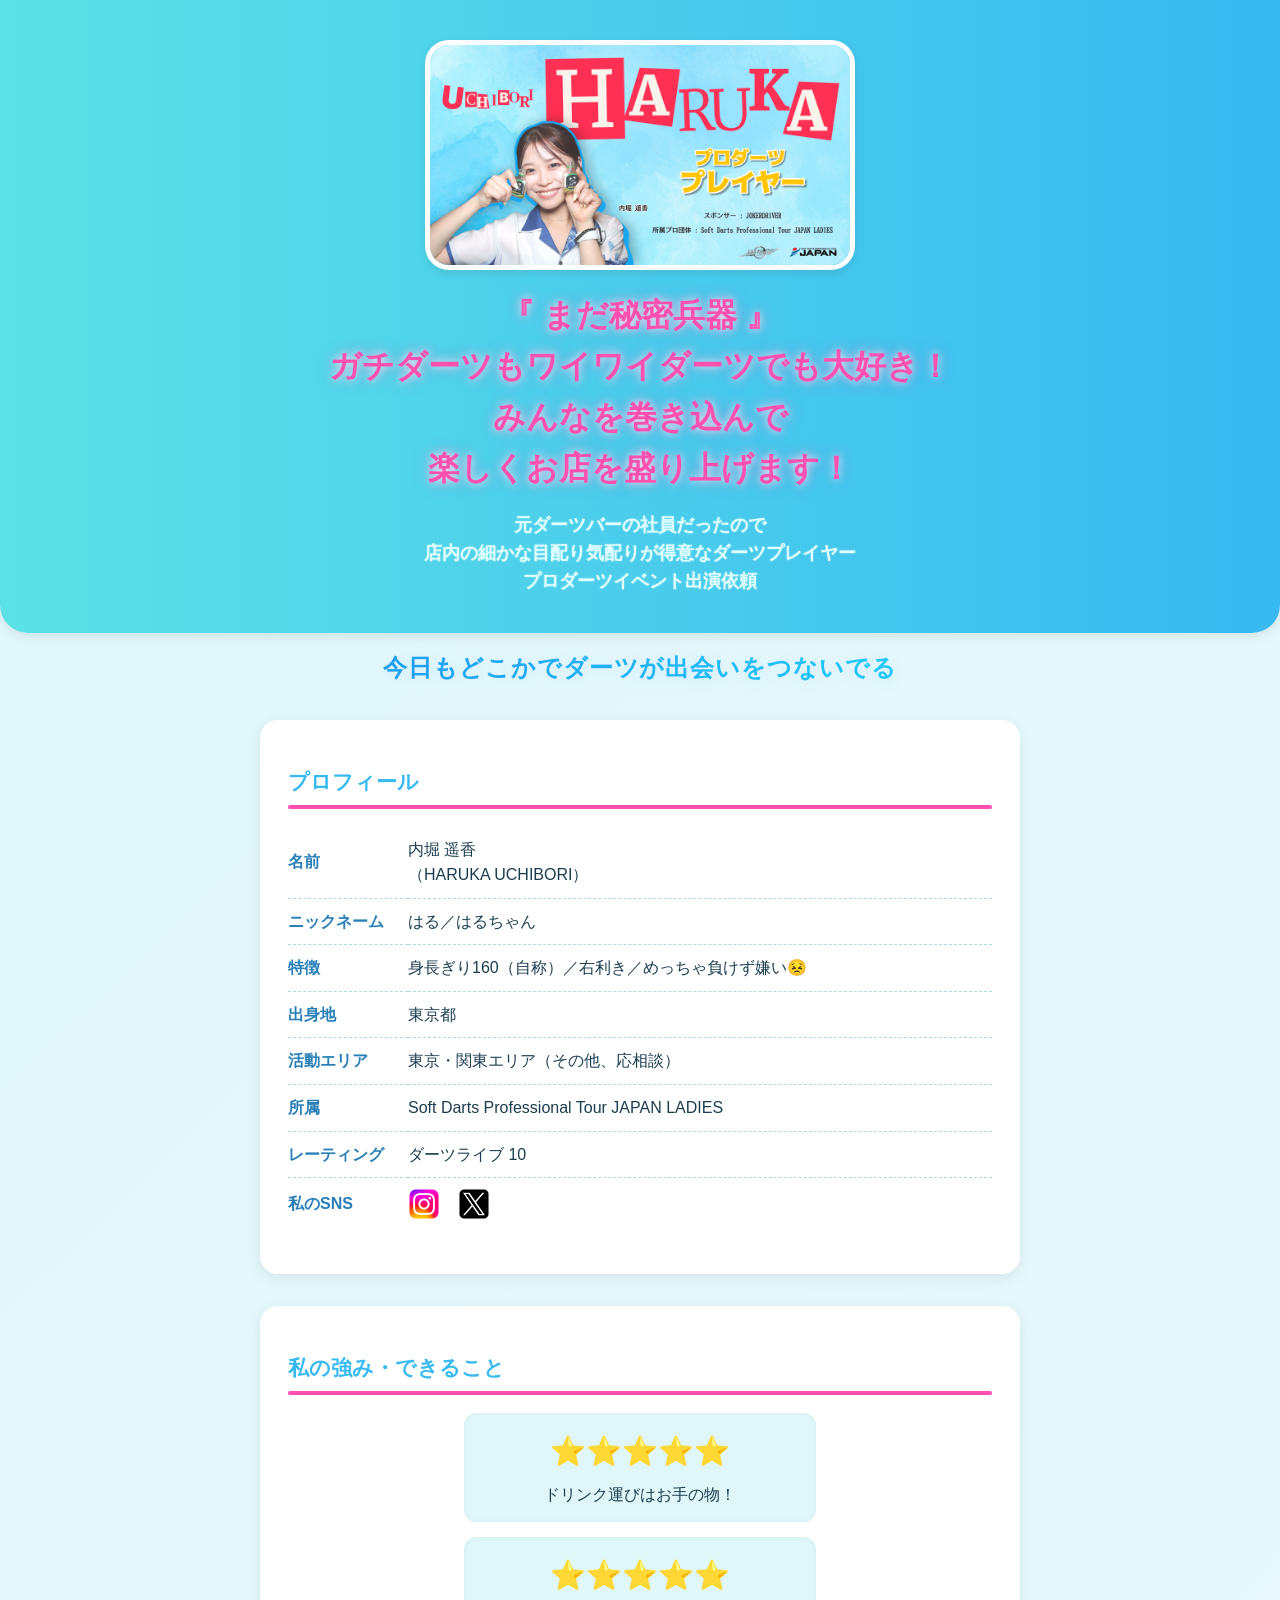
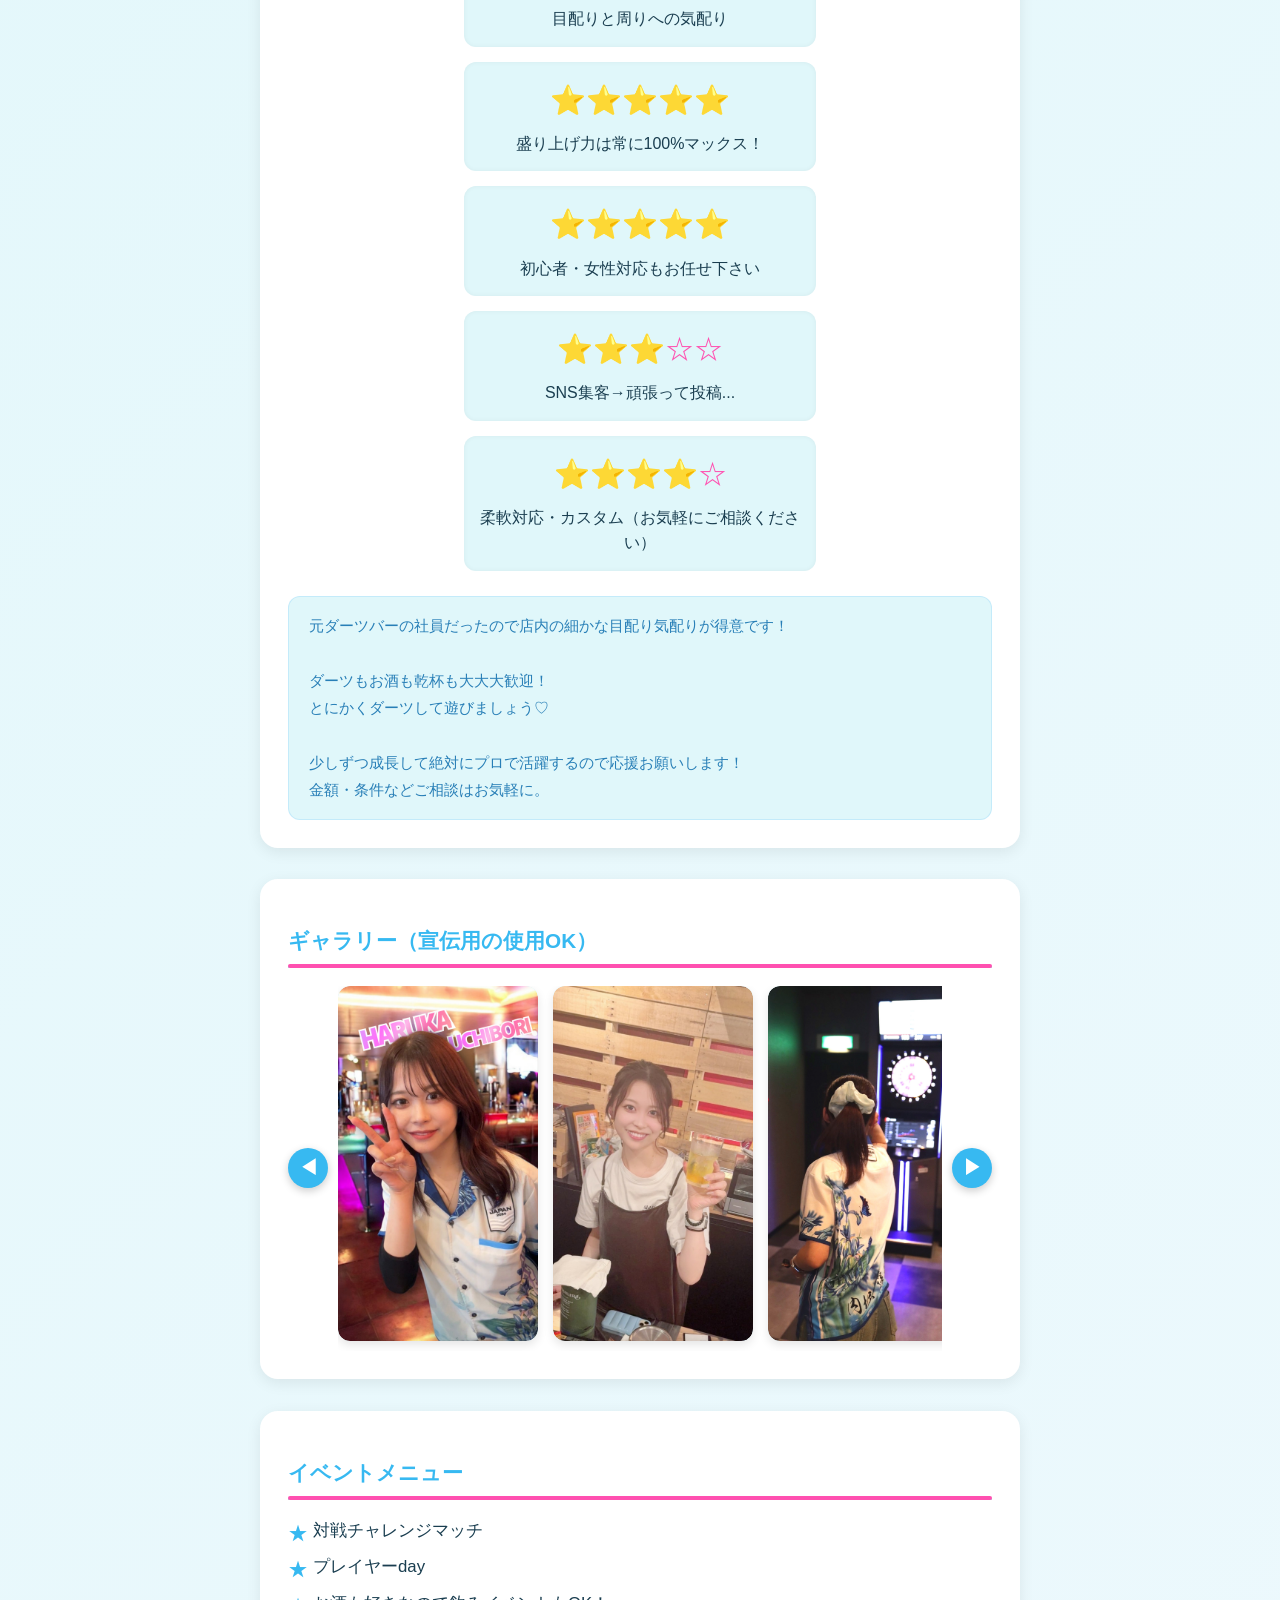
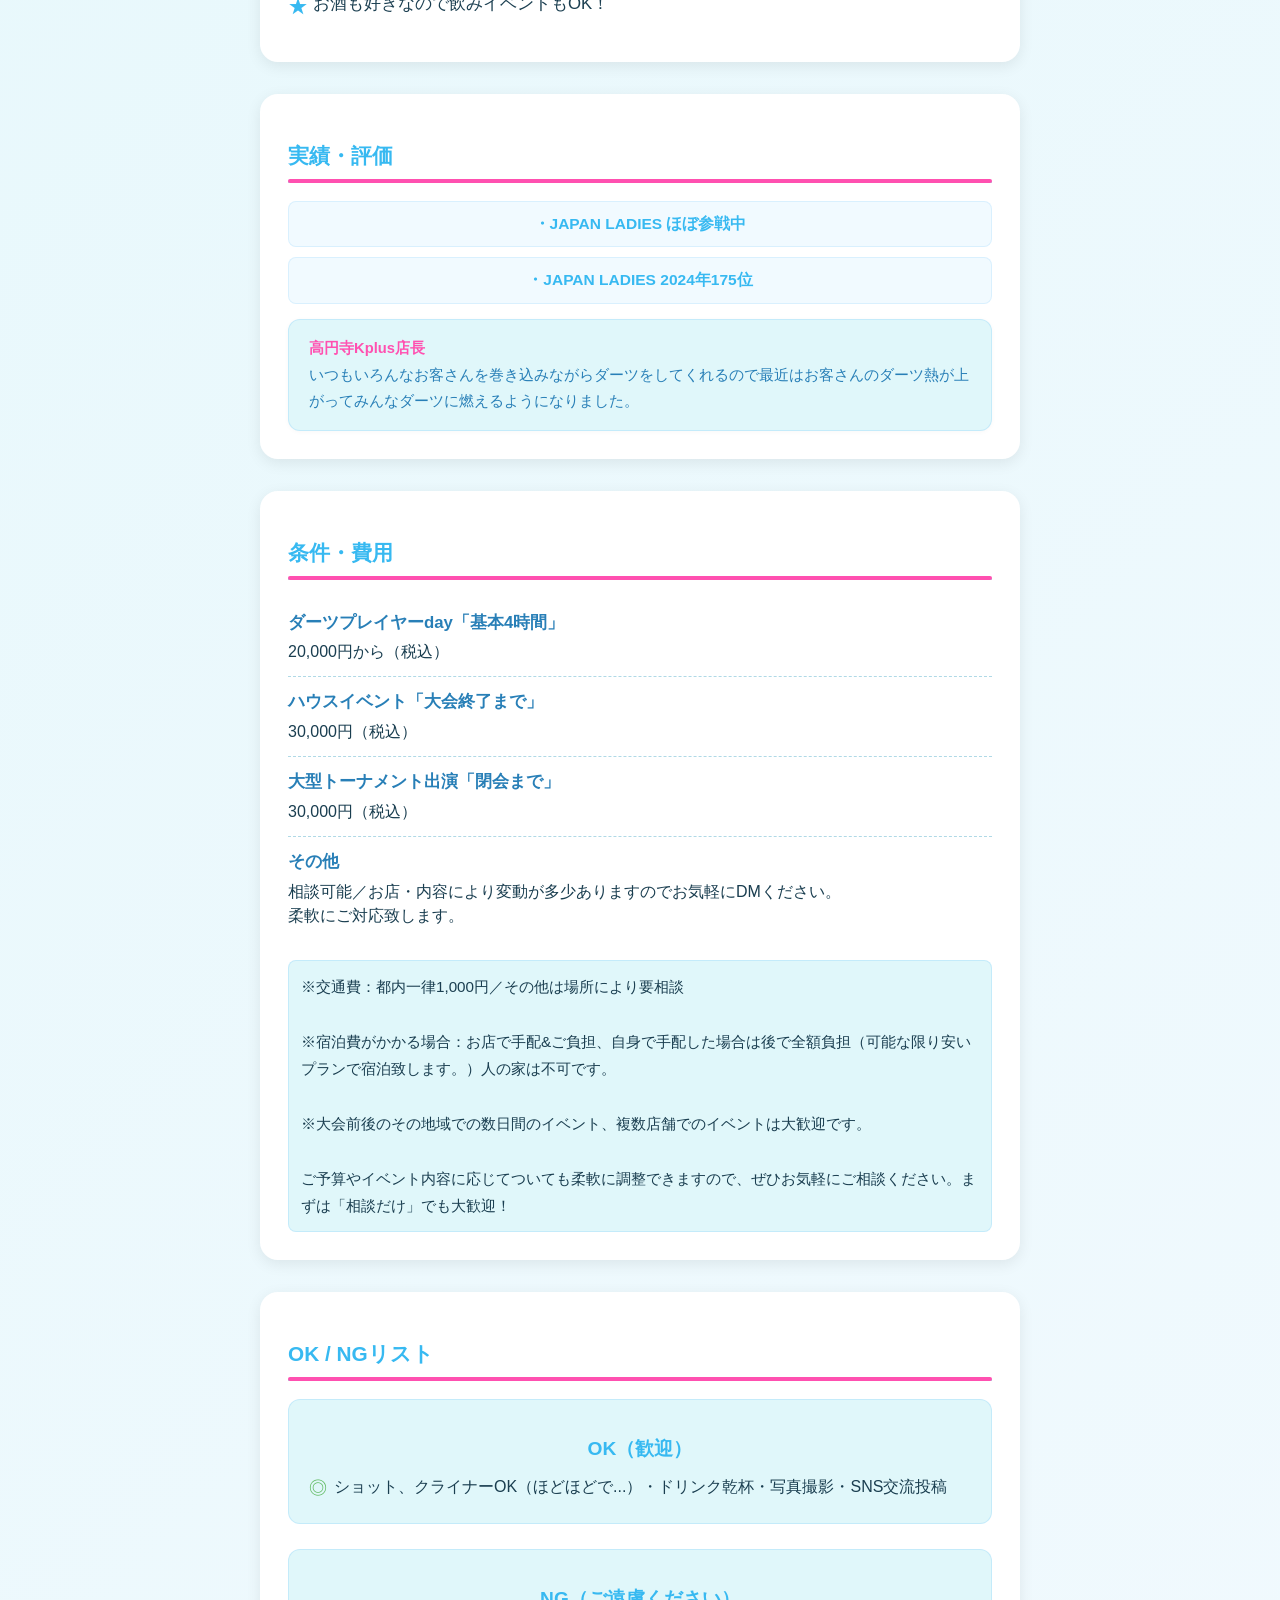
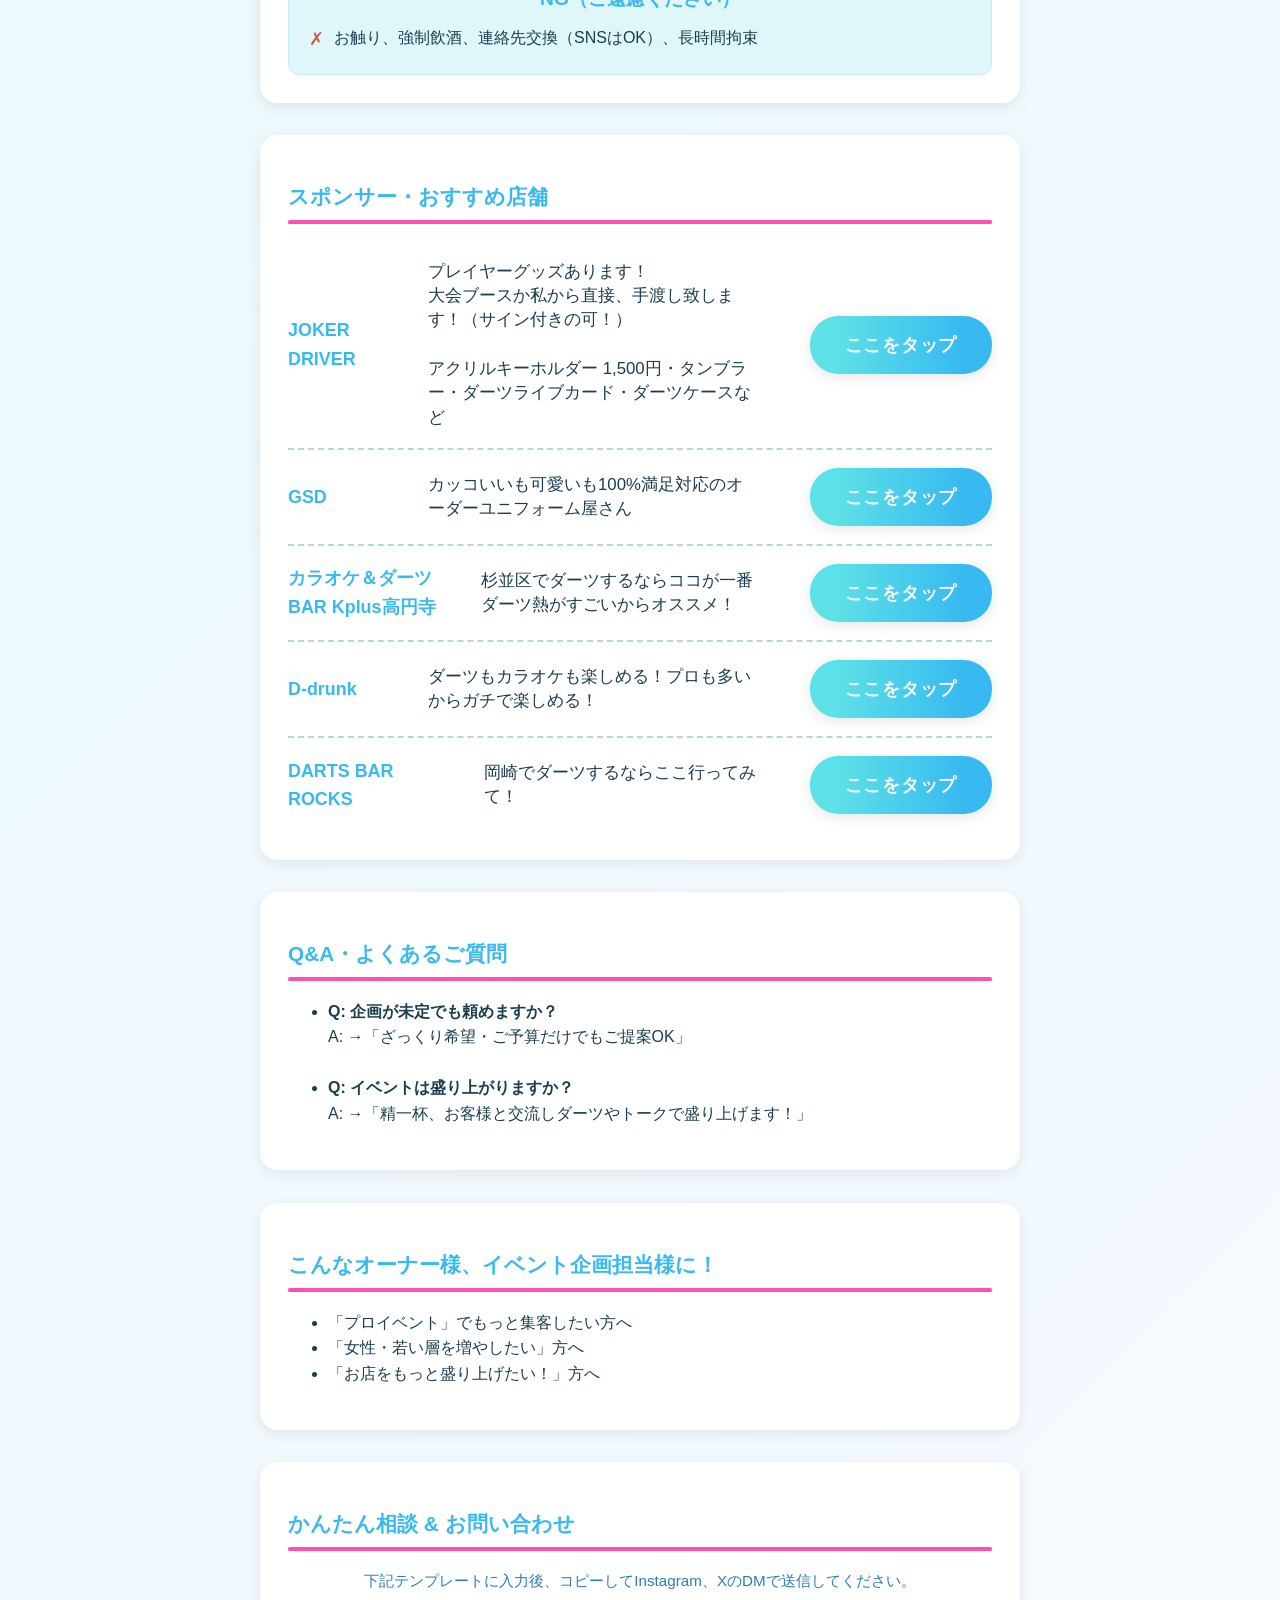
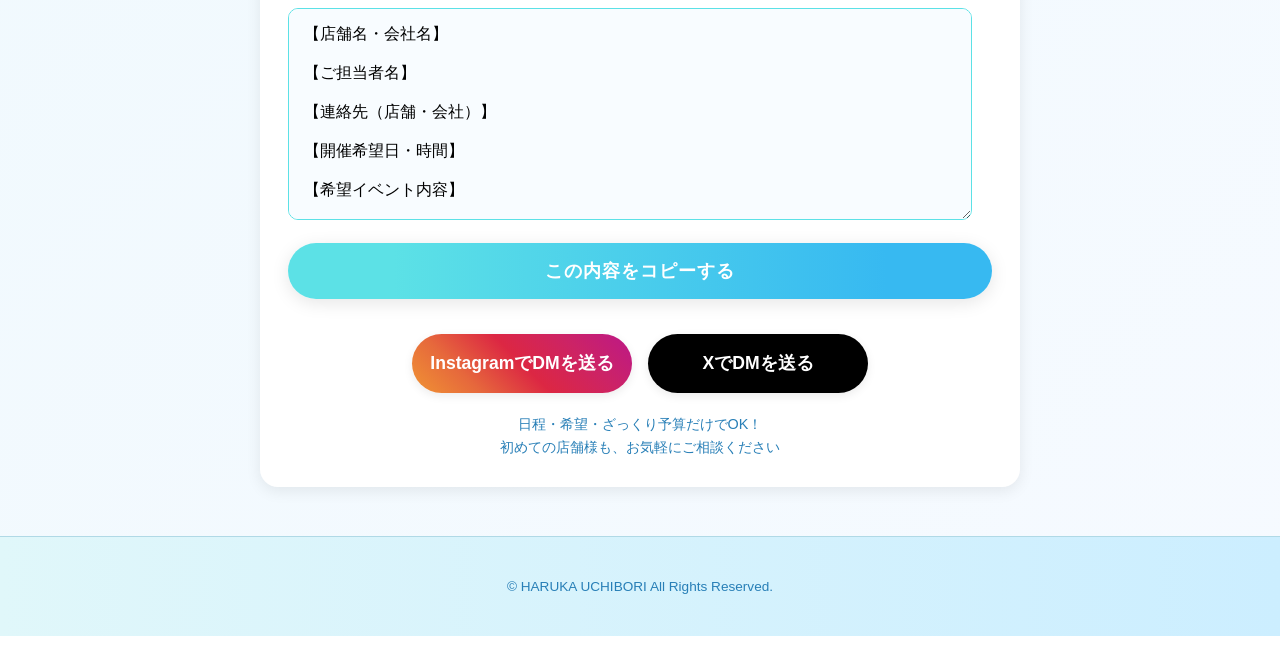
==== index.html @ 0da1a15c "Update index.html" ====
<!DOCTYPE html>
<html lang="ja">
<head>
  <meta charset="UTF-8">
  <meta name="viewport" content="width=device-width,initial-scale=1.0">
  <title>内堀遥香｜女子プロダーツイベント出演依頼はこちら</title>
  <link rel="stylesheet" href="style.css">
  <link rel="icon" type="image/jpeg" href="favicon.png">
  <!-- 必須メタタグ -->
  <meta name="description" content="プロダーツプレイヤー・内堀遥香（JAPAN LADIES所属）の公式イベント営業LP。店舗集客・SNS拡散・現場盛り上げすべてお任せください。">
  <!-- OGP / SNS共有用メタタグ -->
  <meta property="og:title" content="内堀遥香｜女子プロダーツイベント出演依頼はこちら">
  <meta property="og:description" content="JAPAN LADIES所属。盛り上げ・集客・初心者対応もOK。現場とネットで“距離感バグってる”盛り上げ力を実感ください。">
  <meta property="og:type" content="website">
  <meta property="og:url" content="https://prodarts.github.io/player_hal/">
<meta property="og:image" content="https://prodarts.github.io/player_hal/ogp.jpg">
<meta property="og:image:secure_url" content="https://prodarts.github.io/player_hal/ogp.jpg">
<meta property="og:image:type" content="image/jpeg">
<meta property="og:image:width" content="1200">
<meta property="og:image:height" content="630">
<meta property="og:site_name" content="内堀遥香 イベント営業LP">
  
  <!-- Twitterカード -->
  <meta name="twitter:card" content="summary_large_image">
  <meta name="twitter:title" content="内堀遥香｜女子プロダーツイベント出演依頼はこちら">
  <meta name="twitter:description" content="JAPAN LADIES所属プロ。SNS発信・集客・現場盛り上げをすべてサポート。">
  <meta name="twitter:image" content="https://prodarts.github.io/player_hal/ogp.jpg">
  <meta name="twitter:image:alt" content="女子プロダーツプレイヤー内堀遥香 イベントイメージ">

  <!-- Google tag (gtag.js) -->
<script async src="https://www.googletagmanager.com/gtag/js?id=G-J8Y2ZGTG00"></script>
<script>
  window.dataLayer = window.dataLayer || [];
  function gtag(){dataLayer.push(arguments);}
  gtag('js', new Date());

  gtag('config', 'G-J8Y2ZGTG00');
</script>

<script type="application/ld+json">
{
  "@context": "https://schema.org",
  "@graph": [
    {
      "@type": "WebPage",
      "name": "内堀遥香｜女子プロダーツイベント出演依頼はこちら",
      "url": "https://prodarts.github.io/player_hal/",
      "description": "プロダーツプレイヤー・内堀遥香（JAPAN LADIES所属）の公式イベント営業LP。店舗集客・SNS拡散・現場盛り上げすべてお任せください。",
      "image": {
        "@type": "ImageObject",
        "url": "https://prodarts.github.io/player_hal/ogp.jpg",
        "width": "1200",
        "height": "630"
      },
      "publisher": {
        "@type": "Organization",
        "name": "内堀遥香 イベント営業LP"
      },
      "breadcrumb": {
        "@type": "BreadcrumbList",
        "itemListElement": [
          {
            "@type": "ListItem",
            "position": 1,
            "name": "ホーム",
            "item": "https://prodarts.github.io/player_hal/"
          }
        ]
      },
      "mainEntityOfPage": {
        "@id": "#person"
      }
    },
    {
      "@type": "Person",
      "@id": "#person",
      "name": "内堀 遥香",
      "alternateName": ["HARUKA UCHIBORI", "はる", "はるちゃん"],
      "description": "プロダーツプレイヤーの内堀遥香。身長ぎり160cm、右利きで負けず嫌い。元ダーツバー社員として細かな目配り気配りが得意で、ガチダーツもワイワイダーツも大好き。お客様を巻き込み、楽しくお店を盛り上げることを得意とします。ダーツライブレーティング10。",
      "url": "https://prodarts.github.io/player_hal/",
      "image": "https://prodarts.github.io/player_hal/ogp.jpg",
      "sameAs": [
        "https://www.instagram.com/haru5372darts?igsh=MTEycWMxYmYyejU4bg%3D%3D&utm_source=qr",
        "https://x.com/haru5372darts"
      ],
      "nationality": {
        "@type": "Country",
        "name": "日本"
      },
      "height": {
        "@type": "QuantitativeValue",
        "value": "160",
        "unitCode": "CMT"
      },
      "knowsAbout": ["Darts", "Customer Service", "SNS Marketing", "Karaoke", "Drinking Events"],
      "memberOf": [
        {
          "@type": "Organization",
          "name": "Soft Darts Professional Tour JAPAN"
        },
        {
          "@type": "Organization",
          "name": "JAPAN LADIES"
        }
      ],
      "worksFor": [
        {
          "@type": "Organization",
          "name": "Soft Darts Professional Tour JAPAN"
        },
        {
          "@type": "Organization",
          "name": "JAPAN LADIES"
        }
      ],
      "address": {
        "@type": "PostalAddress",
        "addressLocality": "東京都",
        "addressCountry": "JP"
      },
      "areaServed": [
        {
          "@type": "State",
          "name": "東京都"
        },
        {
          "@type": "State",
          "name": "関東地方"
        },
        "その他（応相談）"
      ]
    },
    {
      "@type": "ProfessionalService",
      "@id": "#professionalService",
      "name": "プロダーツイベント出演サービス",
      "description": "プロダーツプレイヤー内堀遥香によるイベント出演依頼を受け付けています。店舗集客、SNS拡散、現場の盛り上げをトータルでお任せください。対戦チャレンジマッチ、プレイヤーday、飲みイベントなど、お客様のニーズに合わせた柔軟な対応が可能です。初心者や女性の参加も大歓迎。イベント後のSNS投稿やサイン・撮影会なども対応いたします。東京・関東エリアを中心に活動し、その他地域も応相談。金額や条件についてはお気軽にご相談ください。",
      "provider": {
        "@id": "#person"
      },
      "serviceType": [
        "対戦チャレンジマッチ",
        "プレイヤーday",
        "飲みイベント"
      ],
      "areaServed": [
        {
          "@type": "State",
          "name": "東京都"
        },
        {
          "@type": "State",
          "name": "関東地方"
        },
        "その他（応相談）"
      ],
      "offers": [
        {
          "@type": "Offer",
          "name": "ダーツプレイヤーday「基本4時間」",
          "description": "プロダーツプレイヤーによる基本4時間のイベント出演",
          "priceSpecification": {
            "@type": "PriceSpecification",
            "price": "20000",
            "priceCurrency": "JPY",
            "valueAddedTaxIncluded": true,
            "valueAddedTaxIncluded": true,
            "minPrice": "20000"
          }
        },
        {
          "@type": "Offer",
          "name": "ハウスイベント「大会終了まで」",
          "description": "プロダーツプレイヤーによるハウストーナメントへの参加と進行（終了まで）",
          "priceSpecification": {
            "@type": "PriceSpecification",
            "price": "30000",
            "priceCurrency": "JPY",
            "valueAddedTaxIncluded": true
          }
        },
        {
          "@type": "Offer",
          "name": "大型トーナメント出演「閉会まで」",
          "description": "プロダーツプレイヤーによる大型トーナメントへの出演と参加（閉会まで）",
          "priceSpecification": {
            "@type": "PriceSpecification",
            "price": "30000",
            "priceCurrency": "JPY",
            "valueAddedTaxIncluded": true
          }
        },
        {
          "@type": "Offer",
          "name": "その他イベント",
          "description": "内容により多少の変動がありますのでお気軽にご連絡ください。柔軟にご対応致します。",
          "priceSpecification": {
            "@type": "PriceSpecification",
            "priceCurrency": "JPY",
            "description": "応相談"
          }
        }
      ],
      "review": {
        "@type": "Review",
        "author": {
          "@type": "Person",
          "name": "高円寺Kplus店長"
        },
        "reviewBody": "いつもいろんなお客さんを巻き込みながらダーツをしてくれるので最近はお客さんのダーツ熱が上がってみんなダーツに燃えるようになりました。",
        "itemReviewed": {
          "@id": "#person"
        }
      }
    },
    {
      "@type": "FAQPage",
      "mainEntity": [
        {
          "@type": "Question",
          "name": "企画が未定でも頼めますか？",
          "acceptedAnswer": {
            "@type": "Answer",
            "text": "ざっくり希望・ご予算だけでもご提案OK"
          }
        },
        {
          "@type": "Question",
          "name": "イベントは盛り上がりますか？",
          "acceptedAnswer": {
            "@type": "Answer",
            "text": "精一杯、お客様と交流しダーツやトークで盛り上げます！"
          }
        }
      ]
    }
  ]
}
</script>
  
</head>
<body>
  <header>
    <!-- プロフィール画像を追加 -->
    <div class="profile-image-container">
        <img src="ogp.jpg" alt="女子プロダーツプレイヤー内堀遥香｜東京都でイベント出演依頼受付中" class="profile-img">
    </div>
    <div class="catch">『 まだ秘密兵器 』<br>ガチダーツもワイワイダーツでも大好き！<br>みんなを巻き込んで<br>楽しくお店を盛り上げます！</div>
    <div class="subcatch">元ダーツバーの社員だったので<br>店内の細かな目配り気配りが得意なダーツプレイヤー<br>プロダーツイベント出演依頼</div>
  </header>
  <main class="container">
    <h1 class="blue-h1">今日もどこかでダーツが出会いをつないでる</h1>
    <section class="profile-section section fade-in-item">
      <h2 class="section-title">プロフィール</h2>
      <table class="info-table">
        <tr><td>名前</td><td>内堀 遥香<br>（HARUKA UCHIBORI）</td></tr>
        <tr><td>ニックネーム</td><td>はる／はるちゃん</td></tr>
        <tr><td>特徴</td><td>身長ぎり160（自称）／右利き／めっちゃ負けず嫌い😣</td></tr>
        <tr><td>出身地</td><td>東京都</td></tr>
        <tr><td>活動エリア</td><td>東京・関東エリア（その他、応相談）</td></tr>
        <tr><td>所属</td><td>Soft Darts Professional Tour JAPAN LADIES</td></tr>
        <tr><td>レーティング</td><td>ダーツライブ 10</td></tr>
  <tr class="sns-row">
  <td>私のSNS</td>
  <td>
    <a href="https://www.instagram.com/haru5372darts?igsh=MTEycWMxYmYyejU4bg%3D%3D&utm_source=qr" target="_blank" rel="noopener">
      <img src="Instagram_icon.png" alt="Instagram" style="width:32px;height:32px;vertical-align:middle;margin-right:8px;">
    </a>
    <a href="https://x.com/haru5372darts" target="_blank" rel="noopener">
      <img src="X_icon.png" alt="X（旧Twitter）" style="width:32px;height:32px;vertical-align:middle;">
    </a>
  </td>
</tr>
      </table>
    </section>

    <section class="strengths-section section fade-in-item">
      <h2 class="section-title">私の強み・できること</h2>
      <ul class="strengths-list">
        <li class="strength-item">
          <span class="hearts">⭐️⭐️⭐️⭐️⭐️</span>
          <span class="strength-text">ドリンク運びはお手の物！</span>
        </li>
         <li class="strength-item">
          <span class="hearts">⭐️⭐️⭐️⭐️⭐️</span>
          <span class="strength-text">目配りと周りへの気配り</span>
        </li>
        <li class="strength-item">
          <span class="hearts">⭐️⭐️⭐️⭐️⭐️</span>
          <span class="strength-text">盛り上げ力は常に100%マックス！</span>
        </li>
        <li class="strength-item">
          <span class="hearts">⭐️⭐️⭐️⭐️⭐️</span>
          <span class="strength-text">初心者・女性対応もお任せ下さい</span>
        </li>
        <li class="strength-item">
          <span class="hearts">⭐️⭐️⭐️☆☆</span>
          <span class="strength-text">SNS集客→頑張って投稿...</span>
        </li>
        <li class="strength-item">
          <span class="hearts">⭐️⭐️⭐️⭐️☆</span>
          <span class="strength-text">柔軟対応・カスタム（お気軽にご相談ください）</span>
        </li>
      </ul>
      <div class="strength-description">
        元ダーツバーの社員だったので店内の細かな目配り気配りが得意です！<br><br>
        ダーツもお酒も乾杯も大大大歓迎！<br>とにかくダーツして遊びましょう♡<br><br>
        少しずつ成長して絶対にプロで活躍するので応援お願いします！<br>金額・条件などご相談はお気軽に。
      </div>
    </section>

    <section class="gallery-section section fade-in-item">
      <h2 class="section-title">ギャラリー（宣伝用の使用OK）</h2>
      <div class="gallery-wrapper">
        <button id="gallery-left" class="gallery-arrow">◀</button>
        <div id="gallery-track" class="gallery-track">
          <div class="gallery-item">
            <img src="img_1.jpg" alt="内堀遥香｜東京都の女子プロダーツイベント出演・依頼はお気軽に" title="イベントの様子1">
          </div>
          <div class="gallery-item">
            <img src="img_2.jpg" alt="女子プロダーツ内堀遥香｜東京都の店舗イベント出演・接客の様子" title="イベントの様子2">
          </div>
          <div class="gallery-item">
            <img src="img_3.jpg" alt="内堀遥香プロ｜東京都女子プロダーツイベントでのダーツプレイ風景" title="イベントの様子3">
          </div>
          <div class="gallery-item">
            <img src="img_4.jpg" alt="女子プロダーツプレイヤー内堀遥香｜イベント出演先店舗にて" title="イベントの様子4">
          </div>
          <div class="gallery-item">
            <img src="img_5.jpg" alt="東京都女子プロダーツイベント出演依頼｜内堀遥香の活動シーン" title="イベントの様子5">
          </div>
        </div>
        <button id="gallery-right" class="gallery-arrow">▶</button>
      </div>
    </section>

    <section class="menu-section section fade-in-item">
      <h2 class="section-title">イベントメニュー</h2>
      <ul class="service-list">
        <li>対戦チャレンジマッチ</li>
        <li>プレイヤーday</li>
        <li>お酒も好きなので飲みイベントもOK！</li>
      </ul>
    </section>

    <section class="achievements-section section fade-in-item">
      <h2 class="section-title">実績・評価</h2>
      <div class="achievement-text">
        <div class="stats-summary">
          ・JAPAN LADIES ほぼ参戦中<br>
        </div>
        <div class="stats-summary">
          ・JAPAN LADIES 2024年175位<br>
        </div>
      </div>
      <div class="achievement-text">
        <div class="store-testimonial">
          <b>高円寺Kplus店長</b><br>
          いつもいろんなお客さんを巻き込みながらダーツをしてくれるので最近はお客さんのダーツ熱が上がってみんなダーツに燃えるようになりました。<br>
        </div>
      </div>
    </section>

    <section class="price-section section fade-in-item">
      <h2 class="section-title">条件・費用</h2>
      <div class="price-items">
        <div class="price-item">
          <div class="item-label">ダーツプレイヤーday「基本4時間」</div>
          <div class="item-detail">20,000円から（税込）</div>
        </div>
        <div class="price-item">
          <div class="item-label">ハウスイベント「大会終了まで」</div>
          <div class="item-detail">30,000円（税込）</div>
        </div>
          <div class="price-item">
          <div class="item-label">大型トーナメント出演「閉会まで」</div>
          <div class="item-detail">30,000円（税込）</div>
        </div>
        <div class="price-item">
          <div class="item-label">その他</div>
          <div class="item-detail">相談可能／お店・内容により変動が多少ありますのでお気軽にDMください。<br>柔軟にご対応致します。</div>
        </div>
      </div>
      <div class="price-note">
        ※交通費：都内一律1,000円／その他は場所により要相談<br><br>
        ※宿泊費がかかる場合：お店で手配&ご負担、自身で手配した場合は後で全額負担（可能な限り安いプランで宿泊致します。）人の家は不可です。<br><br>
        ※大会前後のその地域での数日間のイベント、複数店舗でのイベントは大歓迎です。<br><br>
        ご予算やイベント内容に応じてついても柔軟に調整できますので、ぜひお気軽にご相談ください。まずは「相談だけ」でも大歓迎！
      </div>
    </section>

    <section class="okng-section section fade-in-item">
      <h2 class="section-title">OK / NGリスト</h2>
      <div class="okng-content">
        <div class="ok-list">
          <h3>OK（歓迎）</h3>
          <ul>
            <li>ショット、クライナーOK（ほどほどで...）・ドリンク乾杯・写真撮影・SNS交流投稿</li>
          </ul>
        </div>
        <div class="ng-list">
          <h3>NG（ご遠慮ください）</h3>
          <ul>
            <li>お触り、強制飲酒、連絡先交換（SNSはOK）、長時間拘束</li>
          </ul>
        </div>
      </div>
    </section>

    <section class="sponsor-section section fade-in-item">
      <h2 class="section-title">スポンサー・おすすめ店舗</h2>
      <ul class="sponsor-list">
        <li class="sponsor-item">
          <span class="sponsor-name">JOKER DRIVER</span>
          <span class="sponsor-desc">プレイヤーグッズあります！<br>大会ブースか私から直接、手渡し致します！（サイン付きの可！）<br><br>アクリルキーホルダー 1,500円・タンブラー・ダーツライブカード・ダーツケースなど</span>
          <a href="https://jokerdriver.com/" class="sponsor-btn" target="_blank" rel="noopener">ここをタップ</a>
        </li>
          <li class="sponsor-item">
          <span class="sponsor-name">GSD</span>
          <span class="sponsor-desc">カッコいいも可愛いも100%満足対応のオーダーユニフォーム屋さん</span> 
          <a href="http://www.gsd-darts.com/" class="sponsor-btn" target="_blank" rel="noopener">ここをタップ</a>
        </li>
         <li class="sponsor-item">
          <span class="sponsor-name">カラオケ＆ダーツBAR Kplus高円寺</span>
          <span class="sponsor-desc">杉並区でダーツするならココが一番ダーツ熱がすごいからオススメ！</span> 
          <a href="https://mintwood.github.io/kplus-koenji/index.html" class="sponsor-btn" target="_blank" rel="noopener">ここをタップ</a>
        </li>
         <li class="sponsor-item">
          <span class="sponsor-name">D-drunk</span>
          <span class="sponsor-desc">ダーツもカラオケも楽しめる！プロも多いからガチで楽しめる！</span> 
          <a href="https://search.dartslive.com/jp/shop/86ee45be90b0a3f40d9b047a20a7ba1e" class="sponsor-btn" target="_blank" rel="noopener">ここをタップ</a>
        </li>
         <li class="sponsor-item">
          <span class="sponsor-name">DARTS BAR ROCKS</span>
          <span class="sponsor-desc">岡崎でダーツするならここ行ってみて！</span> 
          <a href="https://search.dartslive.com/jp/shop/0c3d6010f50cee17a3f63593b5358cc4/basic-information" class="sponsor-btn" target="_blank" rel="noopener">ここをタップ</a>
        </li>
      </ul>
    </section>
    <section class="faq-section section fade-in-item">
      <h2 class="section-title">Q&A・よくあるご質問</h2>
      <ul class="faq-list">
        <li><b>Q: 企画が未定でも頼めますか？</b><br>
          A: →「ざっくり希望・ご予算だけでもご提案OK」</li><br>
        <li><b>Q: イベントは盛り上がりますか？</b><br>
          A: →「精一杯、お客様と交流しダーツやトークで盛り上げます！」</li>
      </ul>
    </section>
    <section class="recommend-section section fade-in-item">
      <h2 class="section-title">こんなオーナー様、イベント企画担当様に！</h2>
      <ul class="recommend-list">
        <li>「プロイベント」でもっと集客したい方へ</li>
        <li>「女性・若い層を増やしたい」方へ</li>
        <li>「お店をもっと盛り上げたい！」方へ</li>
      </ul>
    </section>
    <section class="contact-section section fade-in-item">
      <h2 class="section-title">かんたん相談 & お問い合わせ</h2>
      <div class="contact-description">
        下記テンプレートに入力後、コピーしてInstagram、XのDMで送信してください。
      </div>
      <textarea id="contact-template" rows="10" class="input">
【店舗名・会社名】

【ご担当者名】

【連絡先（店舗・会社）】

【開催希望日・時間】

【希望イベント内容】

【ご予算・ご要望】

【その他のご質問、ご要望】

</textarea>
      <button class="cta-btn" onclick="copyContactTemplate()">この内容をコピーする</button>
      <div id="copy-alert" class="copy-alert" style="display:none;">コピーしました！DMで貼り付けて送信してください！</div>
      <div class="sns-contact-buttons">
        <a href="https://www.instagram.com/haru5372darts?igsh=MTEycWMxYmYyejU4bg%3D%3D&utm_source=qr" target="_blank" rel="noopener" class="sns-btn">InstagramでDMを送る</a>
        <a href="https://x.com/haru5372darts" target="_blank" rel="noopener" class="sns-btn">XでDMを送る</a>
      </div>
      <div class="contact-note">
        日程・希望・ざっくり予算だけでOK！<br>初めての店舗様も、お気軽にご相談ください
      </div>
    </section>

  </main>
  <footer>
    <p>© HARUKA UCHIBORI All Rights Reserved.</p>
  </footer>
  <script src="script.js"></script>
</body>
</html>
---- style.css ----
:root {
  /* 新しいカラーパレット（鮮やかな青と水色） */
  --main-blue-light: #5CE1E6; /* ヘッダーグラデーション開始、鮮やかな水色 */
  --main-blue-dark: #37B9F1; /* ヘッダーグラデーション終了、鮮やかな青 */
  --soft-blue-bg: #E0F7FA; /* 背景、セクション背景など、少し淡い水色 */
  --border-blue: #B0D9E6; /* ボーダー、線など、淡い青 */
  --pink-accent: #FF50B0; /* アクセントのピンク色 (彩度高め) */
  --deep-text-blue: #1A3E50; /* 一般的なテキスト、濃いめの落ち着いた青 */
  --highlight-text-blue: #287FB7; /* 強調テキスト、少し明るい青 */

  /* ヘッダーのグラデーションを鮮やかな水色と青ベースに変更 */
  --header-gradient: linear-gradient(90deg, var(--main-blue-light) 0%, var(--main-blue-dark) 100%);
}

body {
  font-family: 'Noto Sans JP', sans-serif;
  margin: 0;
  /* 背景色をより薄いグラデーションに変更 */
  background: linear-gradient(135deg, var(--soft-blue-bg), #F6FAFF);
  color: var(--deep-text-blue); /* 一般的なテキスト色 */
  line-height: 1.6;
}

/* ヘッダー */
header {
  background: var(--header-gradient); /* 水色と青のグラデーション */
  padding: 40px 0 18px 0;
  text-align: center;
  border-radius: 0 0 28px 28px;
  box-shadow: 0 4px 12px rgba(0,0,0,0.08);
}

/* プロフィール画像 */
.profile-image-container {
  margin-bottom: 20px;
}

.profile-img {
  width: 100%;                  /* 親要素の幅いっぱいで表示 */
  max-width: 420px;             /* 最大幅を420pxに制限 */
  aspect-ratio: 1.91 / 1;       /* 縦横比を維持 */
  border-radius: 24px;          /* 角丸を適用 */
  object-fit: cover;            /* 画像をトリミングしてフィット */
  border: 5px solid #fff;       /* 白い太めの縁取り */
  margin-bottom: 8px;           /* 下側に余白 */
  background: var(--soft-blue-bg); /* 画像読み込み前・欠損時に表示される背景色 */
  box-shadow: 0 4px 8px rgba(0,0,0,0.08); /* ソフトな影 */
  display: block;               /* ブロック要素化 */
  margin-left: auto;            /* 左右マージンautoで中央寄せ */
  margin-right: auto;
  transition: transform 0.3s ease;
}

.profile-img:hover {
  transform: scale(1.03); /* ホバーで少し拡大 */
}

/* キャッチコピー */
.catch {
  font-size: 2rem;
  font-weight: 700;
  margin-bottom: 0.5em;
  color: var(--pink-accent); /* 鮮やかなピンク色 */
  /* 元画像のようなネオン効果を強調 */
  text-shadow: 0 0 8px rgba(255,255,255,0.9), 0 0 15px rgba(255,80,176,0.6);
}

.subcatch {
  font-size: 1.1rem;
  color: #E0FFFF; /* ヘッダー背景に映える淡い水色 */
  margin-bottom: 20px;
}

/* 全体コンテナとセクション */
.container {
  max-width: 760px;
  margin: 0 auto;
  padding: 0 16px;
}

.section {
  background: #ffffff;
  border-radius: 18px;
  padding: 28px;
  margin-top: 32px;
  box-shadow: 0 4px 15px rgba(0,0,0,0.08);
}

.section-title {
  font-size: 1.3rem;
  font-weight: 700;
  color: var(--main-blue-dark); /* メインの青色 */
  margin-bottom: 18px;
  border-bottom: 2px solid var(--border-blue); /* 淡い水色の下線 */
  padding-bottom: 8px;
  position: relative;
}
.section-title::before {
  content: '';
  position: absolute;
  left: 0;
  bottom: -2px;
  width: 100%; /* ← この値を変更してください */
  height: 4px;
  background-color: var(--pink-accent); /* ピンクのアクセント */
  border-radius: 2px;
}

.info-table {
  width: 100%;
  font-size: 1rem;
  margin-bottom: 16px;
  border-collapse: collapse;
}
.info-table td {
  padding: 10px 0;
  border-bottom: 1px dashed var(--border-blue);
}
.info-table tr:last-child td {
  border-bottom: none;
}
.info-table td:first-child {
  font-weight: 600;
  color: var(--highlight-text-blue);
  width: 120px;
}
.info-table a {
  color: var(--main-blue-dark);
  text-decoration: none;
}
.info-table a:hover {
  text-decoration: underline;
  color: var(--pink-accent);
}

/* 強み・できることリスト */
.strengths-list {
  list-style: none;
  padding: 0;
  margin: 0;
  display: flex;
  flex-wrap: wrap;
  justify-content: space-around;
  gap: 15px;
}
.strength-item {
  display: flex;
  flex-direction: column;
  align-items: center;
  text-align: center;
  background: var(--soft-blue-bg); /* 淡い水色の背景 */
  padding: 15px;
  border-radius: 12px;
  flex: 1 1 calc(50% - 30px);
  max-width: calc(50% - 30px);
  box-shadow: inset 0 0 5px rgba(0,0,0,0.05);
}
@media (max-width: 500px) {
  .strength-item {
    flex: 1 1 100%;
    max-width: 100%;
  }
}
.hearts {
  color: var(--pink-accent); /* ピンク色 (絵文字は環境依存ですが、念のため指定) */
  font-size: 1.8em;
  margin-bottom: 8px;
}
.subcatch {
  font-size: 1.1rem;
  color: #E0FFFF;
  margin-bottom: 20px;
  font-weight: 700; /* 太字 */
  text-shadow: 0 0 2px rgba(255,255,255,0.5); /* 控えめな影 */
}
.strength-description {
  background: var(--soft-blue-bg);
  border-radius: 12px;
  padding: 15px 20px;
  margin-top: 25px;
  font-size: 0.95em;
  color: var(--highlight-text-blue);
  border: 1px solid rgba(84, 183, 249, 0.2);
  line-height: 1.8;
}

/* サービス内容 */
.service-list {
  list-style: none;
  padding-left: 0;
  margin-bottom: 16px;
}
.service-list li {
  margin-bottom: 10px;
  position: relative;
  padding-left: 25px;
  font-size: 1.05em;
}
.service-list li::before {
  content: '★';
  color: var(--main-blue-dark); /* 青色のスター */
  position: absolute;
  left: 0;
  font-size: 1.2em;
  line-height: 1.5;
}

/* ギャラリーセクション */
.gallery-wrapper {
  display: flex;
  align-items: center;
  gap: 10px;
}

.gallery-track {
  display: flex;
  overflow-x: scroll;
  scroll-snap-type: x mandatory;
  -webkit-overflow-scrolling: touch;
  scrollbar-width: none;
  flex-grow: 1;
  padding-bottom: 10px;
}
.gallery-track::-webkit-scrollbar {
  display: none;
}

.gallery-item {
  flex-shrink: 0;
  scroll-snap-align: start;
  margin-right: 15px;
  background: var(--soft-blue-bg);
  border-radius: 12px;
  overflow: hidden;
  box-shadow: 0 4px 10px rgba(0,0,0,0.1);
  transition: transform 0.2s ease-in-out;
}
.gallery-item:last-child {
  margin-right: 0;
}
.gallery-item img {
  display: block;
  width: 200px; /* PC版: 9:16比率 */
  height: 355px; /* PC版: 9:16比率 */
  object-fit: cover;
  border-radius: 12px;
}
.gallery-item:hover {
  transform: translateY(-5px);
}

.gallery-arrow {
  background: var(--main-blue-dark);
  color: #fff;
  border: none;
  border-radius: 50%;
  width: 40px;
  height: 40px;
  display: flex;
  align-items: center;
  justify-content: center;
  font-size: 1.2rem;
  font-weight: bold;
  cursor: pointer;
  box-shadow: 0 3px 8px rgba(0,0,0,0.2);
  transition: background-color 0.3s ease, transform 0.2s ease;
  flex-shrink: 0;
}
.gallery-arrow:hover {
  background: var(--pink-accent);
  transform: scale(1.1);
}
.gallery-arrow:active {
  transform: scale(0.95);
}


/* 実績・評価 */
.achievement-text {
  margin-top: 10px;
  font-size: 0.97em;
  color: var(--deep-text-blue);
}
.stats-summary {
  text-align: center;
  margin-bottom: 10px;
  font-weight: 600;
  color: var(--main-blue-dark);
  padding: 10px;
  background: rgba(84, 183, 249, 0.08);
  border-radius: 8px;
  border: 1px solid rgba(84, 183, 249, 0.15);
}
/* 店長コメントのスタイル */
.store-testimonial {
  background: var(--soft-blue-bg);
  border-radius: 12px;
  padding: 15px 20px;
  margin-top: 15px;
  font-size: 0.95em;
  color: var(--highlight-text-blue);
  border: 1px solid rgba(84, 183, 249, 0.2);
  line-height: 1.8;
  box-shadow: 0 1px 5px rgba(0,0,0,0.03);
}
.store-testimonial b {
  color: var(--pink-accent);
}


/* 価格・条件 */
.price-items {
  margin-bottom: 20px;
}
.price-item {
  border-bottom: 1px dashed var(--border-blue);
  padding: 12px 0;
  display: flex;
  flex-direction: column;
}
.price-item:last-child {
  border-bottom: none;
}
.item-label {
  font-weight: 600;
  color: var(--highlight-text-blue);
  margin-bottom: 4px;
  font-size: 1.05rem;
}
.item-detail {
  font-size: 1rem;
  line-height: 1.5;
  color: var(--deep-text-blue);
}
.price-note {
  margin-top: 20px;
  color: var(--deep-text-blue);
  font-size: 0.95em;
  background: var(--soft-blue-bg);
  padding: 12px;
  border-radius: 8px;
  border: 1px solid rgba(84, 183, 249, 0.2);
  line-height: 1.8;
}

/* OK/NGリスト */
.okng-content {
  display: flex;
  flex-direction: column;
  gap: 25px;
}
.ok-list, .ng-list {
  background: var(--soft-blue-bg);
  padding: 15px 20px;
  border-radius: 12px;
  border: 1px solid rgba(84, 183, 249, 0.2);
}
.okng-content ul {
  list-style: none;
  padding: 0;
  margin: 0;
}
.okng-content li {
  margin-bottom: 8px;
  font-size: 1em;
  position: relative;
  padding-left: 25px;
}
.ok-list h3 {
  color: var(--main-blue-dark);
  margin-bottom: 10px;
  font-size: 1.2em;
  text-align: center;
}
.ok-list li::before {
  content: '◎';
  color: #5cb85c;
  position: absolute;
  left: 0;
  font-size: 1.1em;
}
.ng-list h3 {
  color: var(--main-blue-dark);
  margin-bottom: 10px;
  font-size: 1.2em;
  text-align: center;
}
.ng-list li::before {
  content: '✗';
  color: #d9534f;
  position: absolute;
  left: 0;
  font-size: 1.1em;
}

/* スポンサー&グッズ */
.sponsor-list {
  list-style: none;
  margin: 0;
  padding: 0;
}
.sponsor-item {
  display: flex;
  flex-direction: column; /* スマホでは縦並び */
  align-items: flex-start;
  gap: 8px;
  padding: 18px 0;
  border-bottom: 2px dashed var(--border-blue);
}
@media (min-width: 600px) { /* PCでは横並びに戻す */
  .sponsor-item {
    flex-direction: row;
    align-items: center;
    gap: 28px;
  }
}
.sponsor-item:last-child {
  border-bottom: none;
}
.sponsor-name {
  min-width: 100px;
  font-size: 1.12em;
  font-weight: bold;
  color: var(--main-blue-dark);
  text-align: left;
}
@media (min-width: 600px) {
  .sponsor-name {
   /* text-align: right; を削除またはコメントアウト */
  }
}
.sponsor-desc {
  flex: 1 1 auto;
  font-size: 1.05em;
  color: var(--deep-text-blue);
  padding-left: 0;
  padding-right: 0;
  line-height: 1.45;
}
@media (min-width: 600px) {
  .sponsor-desc {
    padding-left: 12px;
    padding-right: 12px;
  }
}

.sponsor-btn {
  display: inline-block;
  background: linear-gradient(90deg, var(--main-blue-light) 15%, var(--main-blue-dark) 85%); /* 青系のグラデーション */
  color: #fff;
  font-weight: 800;
  font-size: 1.10em;
  padding: 15px 35px;
  border-radius: 28px;
  text-align: center;
  border: none;
  text-decoration: none;
  box-shadow: 0 3px 14px rgba(0,0,0,0.1);
  letter-spacing: 0.04em;
  transition: background 0.16s, box-shadow 0.14s, transform 0.08s;
  margin-left: 12px;
  white-space: nowrap;
}
.sponsor-btn:hover {
  background: linear-gradient(90deg, var(--pink-accent) 30%, var(--main-blue-dark) 85%); /* ホバーでピンクに変化 */
  box-shadow: 0 8px 32px rgba(255, 80, 176, 0.24);
  transform: scale(1.04);
}
@media (max-width: 700px) {
  .sponsor-btn {
    width: 100%;
    margin-left: 0;
    margin-top: 7px;
    font-size: 1.07em;
    border-radius: 24px;
    padding: 15px 0;
  }
}

.goods-list {
  margin-top: 15px;
  color: var(--deep-text-blue);
  font-size: 1em;
  background: var(--soft-blue-bg);
  padding: 15px;
  border-radius: 10px;
}
.goods-list b {
  color: var(--highlight-text-blue);
}

/* お問い合わせ */
.contact-description {
  margin-bottom: 15px;
  color: var(--highlight-text-blue);
  font-size: 0.95em;
  text-align: center;
}
textarea.input {
  width: calc(100% - 20px);
  padding: 15px;
  border-radius: 10px;
  border: 1px solid var(--main-blue-light);
  font-size: 1rem;
  resize: vertical;
  min-height: 160px;
  box-sizing: border-box;
  background-color: #F8FCFF;
}
textarea.input:focus {
  outline: 3px solid var(--pink-accent);
  border-color: var(--pink-accent);
  box-shadow: 0 0 8px rgba(255, 80, 176, 0.3);
}

/* 共通ボタンスタイル */
.cta-btn {
  background: linear-gradient(90deg, var(--main-blue-light) 15%, var(--main-blue-dark) 85%);
  color: #fff;
  font-weight: 800;
  font-size: 1.13em;
  padding: 16px 0;
  border-radius: 30px;
  border: none;
  text-align: center;
  text-decoration: none;
  letter-spacing: 0.05em;
  margin: 16px 0 10px 0;
  box-shadow: 0 4px 18px rgba(0,0,0,0.1);
  transition: background 0.15s, box-shadow 0.14s, transform 0.09s;
  cursor: pointer;
  width: 100%;
}
.cta-btn:hover {
  background: linear-gradient(90deg, var(--pink-accent) 25%, var(--main-blue-dark) 90%);
  box-shadow: 0 6px 28px rgba(255, 80, 176, 0.24);
  transform: translateY(-2px) scale(1.03);
}
.cta-btn:active {
  box-shadow: 0 1px 5px rgba(0,0,0,0.08);
  transform: scale(0.98);
}


.copy-alert {
  background: var(--soft-blue-bg);
  color: var(--highlight-text-blue);
  padding: 10px 15px;
  border-radius: 8px;
  margin-top: 15px;
  text-align: center;
  font-size: 0.95em;
  border: 1px solid var(--main-blue-light);
}

.sns-contact-buttons {
  display: flex;
  justify-content: center;
  gap: 16px;
  margin-top: 25px;
  flex-wrap: wrap;
}
.sns-btn {
  display: inline-block;
  text-align: center;
  padding: 15px 0;
  border-radius: 32px;
  text-decoration: none;
  font-size: 1.1rem;
  font-weight: 600;
  transition: all 0.3s ease;
  box-shadow: 0 3px 10px rgba(0,0,0,0.08);
  width: 220px;
  margin: 0;
}
/* Instagramボタンのブランドカラー */
.sns-btn:nth-child(1) {
  background: linear-gradient(45deg, #f09433 0%, #e6683c 25%, #dc2743 50%, #cc2366 75%, #bc1888 100%);
  color: #fff;
}
/* X (Twitter)ボタンのブランドカラー */
.sns-btn:nth-child(2) {
  background: #000;
  color: #fff;
}
.sns-btn:hover {
  transform: translateY(-2px);
  opacity: 0.9;
  box-shadow: 0 6px 15px rgba(0,0,0,0.15);
}

.contact-note {
  margin-top: 20px;
  color: var(--highlight-text-blue);
  font-size: 0.9em;
  text-align: center;
  line-height: 1.6;
}

/* フッター */
footer {
  text-align: center;
  padding: 25px;
  margin-top: 50px;
  color: var(--highlight-text-blue);
  font-size: 0.85em;
  background: linear-gradient(90deg, var(--soft-blue-bg), #CCEEFF);
  border-top: 1px solid var(--border-blue);
}

/* レスポンシブデザイン */
@media (max-width: 768px) {
  .container {
    padding: 0 20px;
  }
  .section {
    padding: 20px;
  }
  .catch {
    font-size: 1.6rem; /* ← スマホでのキャッチコピーサイズ */
  }
  .subcatch {
    font-size: 1rem;
  }
  /* プロフィール画像を四角に戻し、アスペクト比を維持して幅を調整 */
  .profile-img {
    width: 100%;
    max-width: 320px; /* スマホでの最大幅 */
    aspect-ratio: 1.91 / 1;
    border-radius: 24px; /* 角丸を維持 */
  }
  .gallery-item img {
    width: 150px; /* スマホでのギャラリー画像サイズ */
    height: 267px; /* 9:16比率を維持 */
  }
  .gallery-arrow {
    width: 35px;
    height: 35px;
    font-size: 1.4rem;
    left: 0px;
    right: 0px;
  }
  .okng-content {
    gap: 15px;
  }
  .sns-contact-buttons {
    flex-direction: column;
    gap: 10px;
  }
  .sns-btn {
    width: 100%;
    min-width: 0;
    font-size: 1.07em;
    border-radius: 24px;
    padding: 15px 0;
  }
  .sponsor-item {
    flex-direction: column;
    align-items: stretch;
    gap: 10px;
    padding: 18px 0;
  }
  .sponsor-name {
    text-align: left;
    margin-bottom: 2px;
  }
  .sponsor-desc {
    padding: 0 0 5px 0;
    text-align: left;
  }
}

@media (max-width: 480px) {
  .catch {
    font-size: 1.2rem; /* ← さらに小さいスマホでのキャッチコピーサイズ */
  }
  .gallery-item img {
    width: 130px; /* さらに小さいスマホでの画像サイズ */
    height: 232px; /* 9:16比率を維持 */
  }
  .gallery-arrow {
    display: none;
  }
}
.blue-h1 {
  font-size: 1.5rem;
  font-weight: bold;
  text-align: center;
  background: linear-gradient(90deg, #2196f3 0%, #21d4fd 100%);
  background-clip: text;
  -webkit-background-clip: text;
  -webkit-text-fill-color: transparent;
  color: #2196f3; /* フォールバック用 */
  margin-bottom: 1.2rem;
  letter-spacing: 0.04em;
  text-shadow: 0 2px 16px rgba(33, 150, 243, 0.13);
}
.info-table td a img {
  transition: filter 0.2s, transform 0.15s;
}
.info-table td a:hover img {
  filter: brightness(1.2) drop-shadow(0 0 3px #37B9F1);
  transform: scale(1.1);
}
tr.sns-row td {
  border-bottom: none !important;
}
.info-table td a {
  text-decoration: none;
  border-bottom: none;
}
.info-table td a img {
  border: none;
}
.info-table td a {
  display: inline-block;       /* ← 画像リンクはインラインブロックに */
  text-decoration: none !important; /* 下線を完全無効に */
  border-bottom: none !important;   /* ボーダーも完全無効に */
  margin-right: 6px;           /* アイコンの間に隙間 */
  line-height: 0;              /* 行高さも0で謎の隙間予防 */
}
.info-table td a:last-child {
  margin-right: 0;
}
.info-table td a img {
  border: none;
  box-shadow: none;
}
/* ================================== */
/* スクロールアニメーション用CSS */
/* ================================== */

/* アニメーションさせたい要素の初期状態 */
.fade-in-item {
  opacity: 0; /* 最初は透明 */
  transform: translateY(50px); /* 下から50pxの位置に配置 */
  transition: opacity 0.8s ease-out, transform 0.8s ease-out; /* アニメーションの時間とイージング */
  will-change: opacity, transform; /* アニメーションのパフォーマンス最適化 */
}

/* 要素がビューポートに入ったときに適用されるクラス */
.fade-in-item.is-visible {
  opacity: 1; /* 不透明にする */
  transform: translateY(0); /* 元の位置に戻す */
}
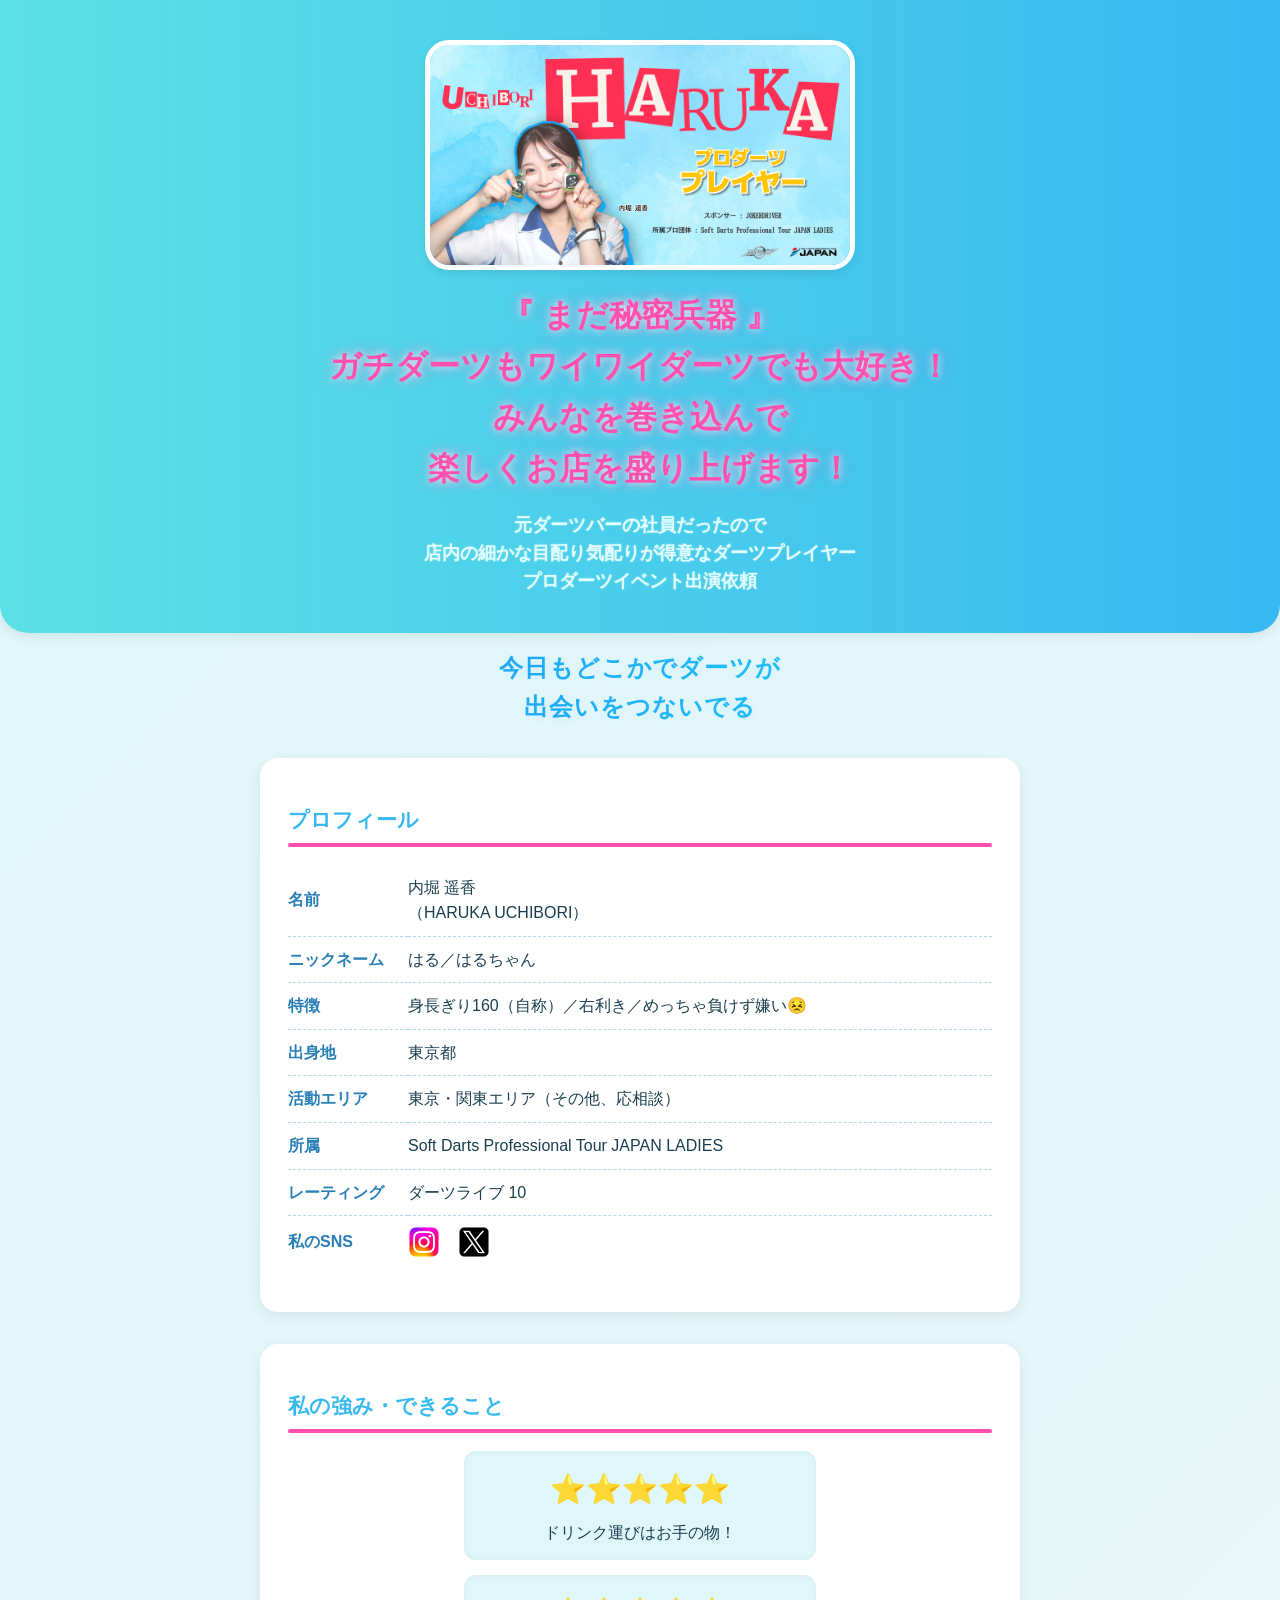
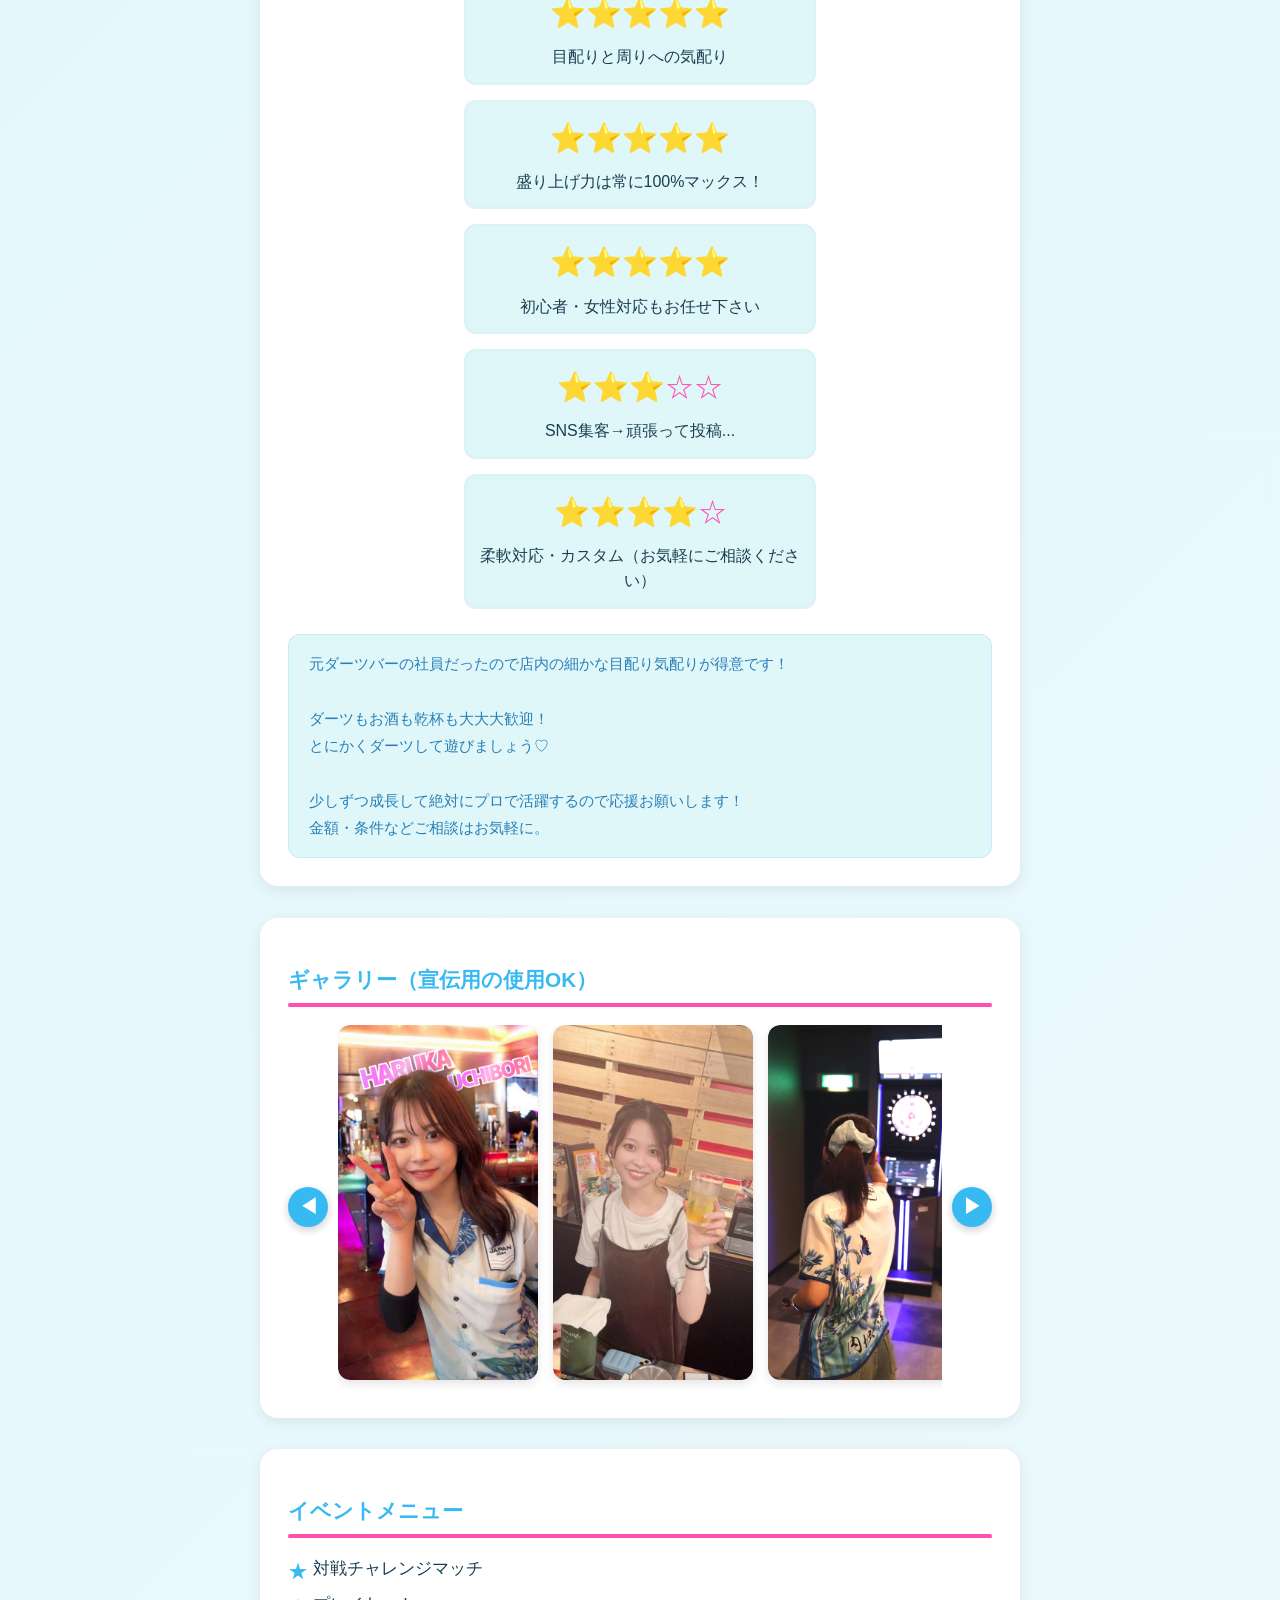
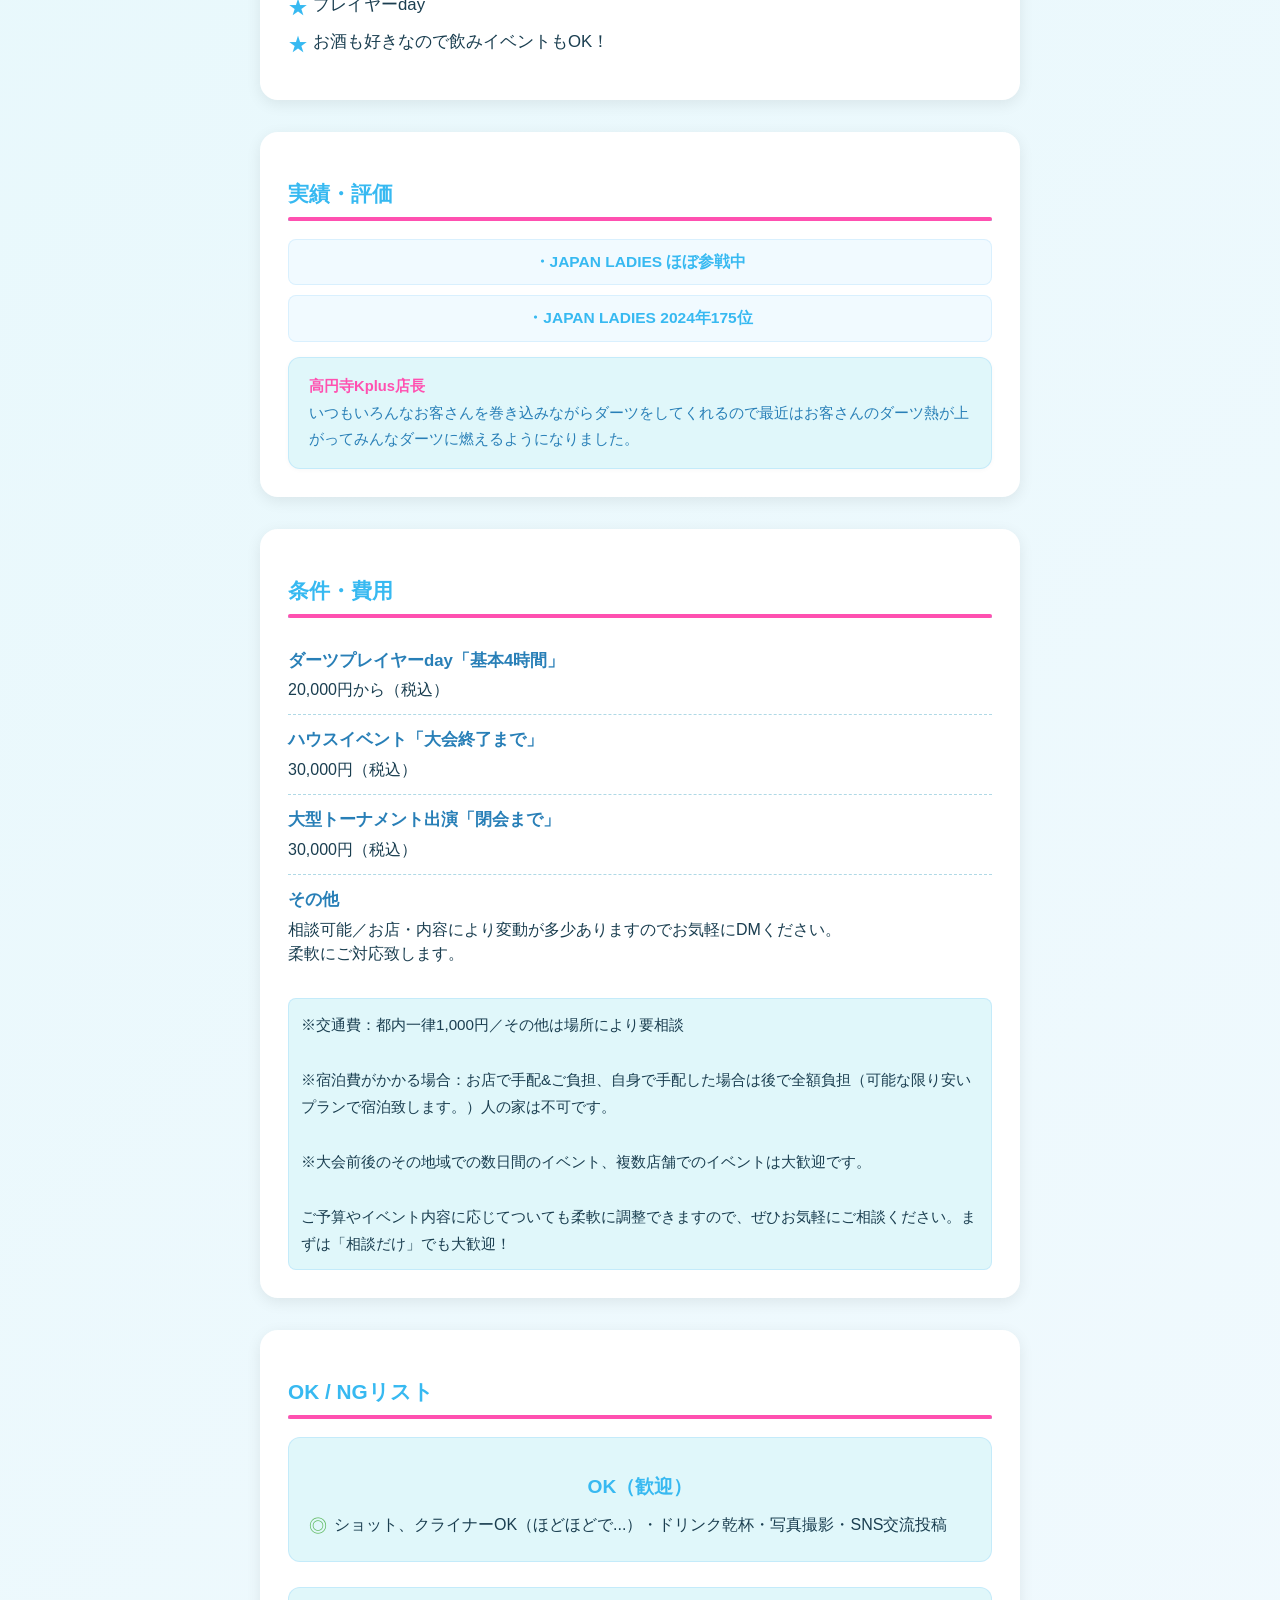
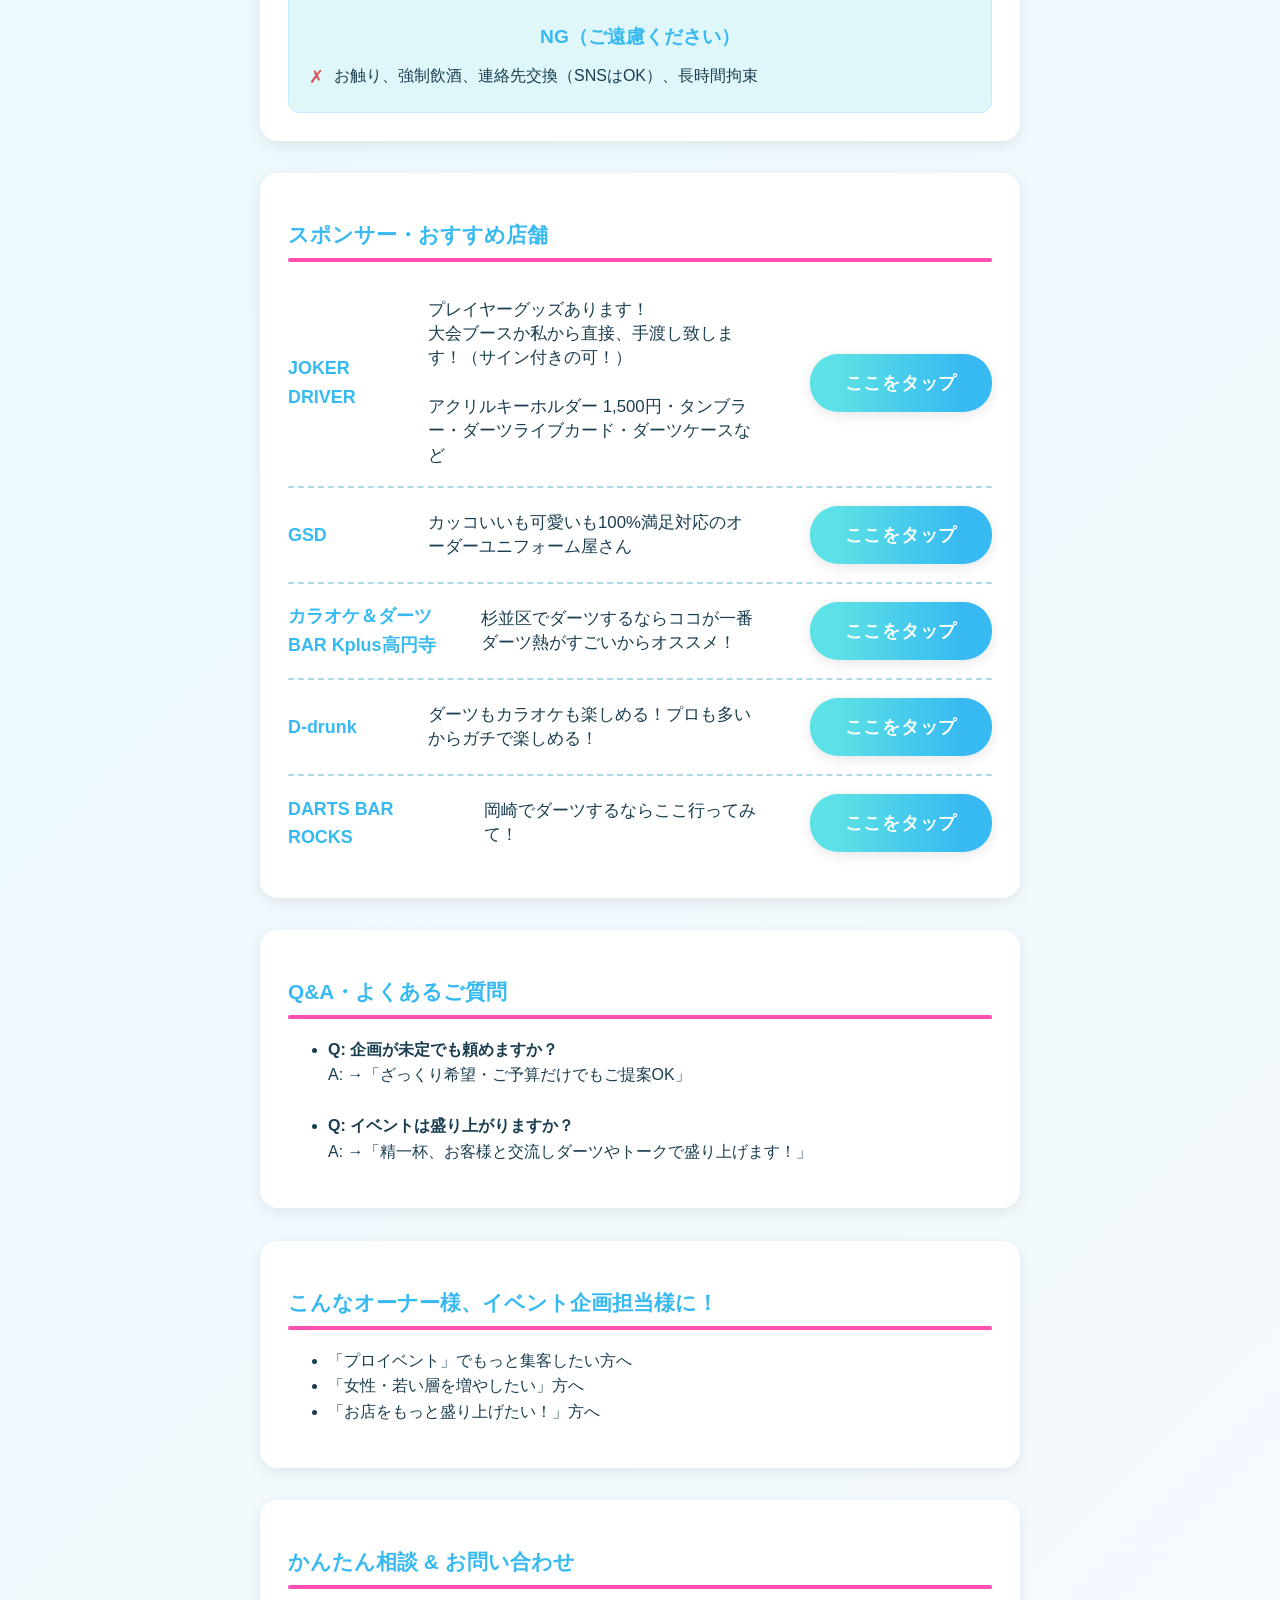
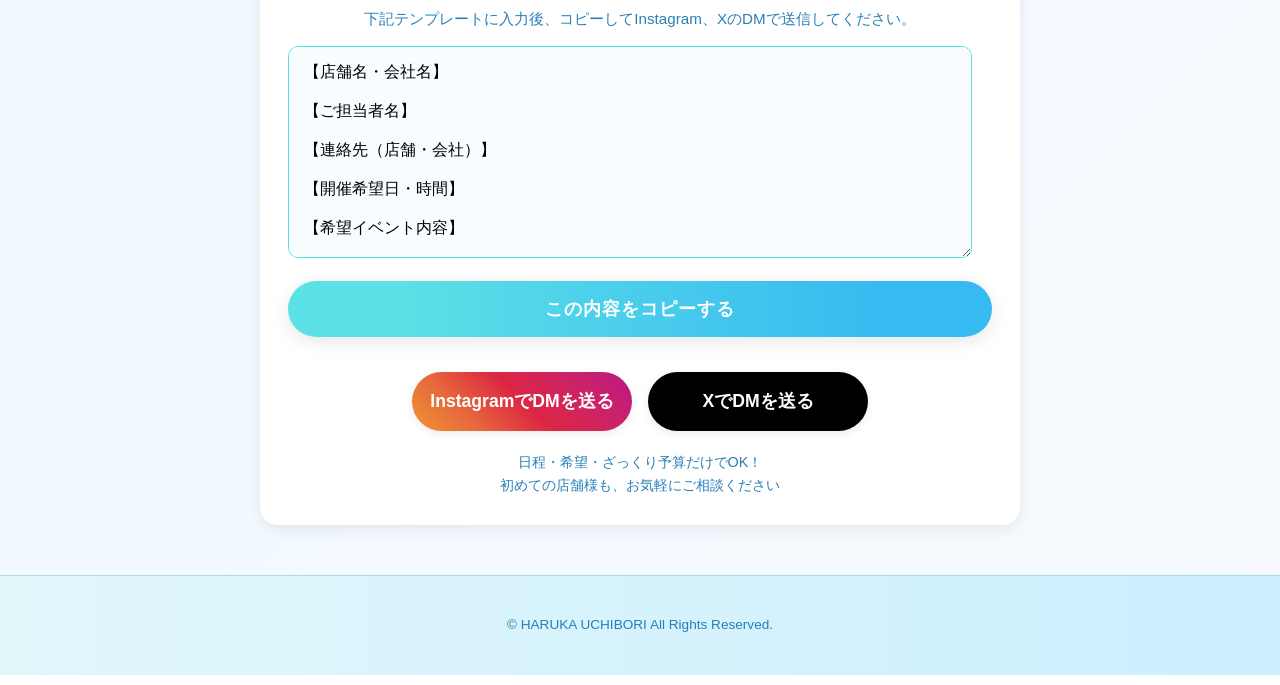
==== commit e920f586: "Update index.html" ====
--- a/index.html
+++ b/index.html
@@ -249,7 +249,7 @@
     <div class="subcatch">元ダーツバーの社員だったので<br>店内の細かな目配り気配りが得意なダーツプレイヤー<br>プロダーツイベント出演依頼</div>
   </header>
   <main class="container">
-    <h1 class="blue-h1">今日もどこかでダーツが出会いをつないでる</h1>
+    <h1 class="blue-h1">今日もどこかでダーツが<br>出会いをつないでる</h1>
     <section class="profile-section section fade-in-item">
       <h2 class="section-title">プロフィール</h2>
       <table class="info-table">
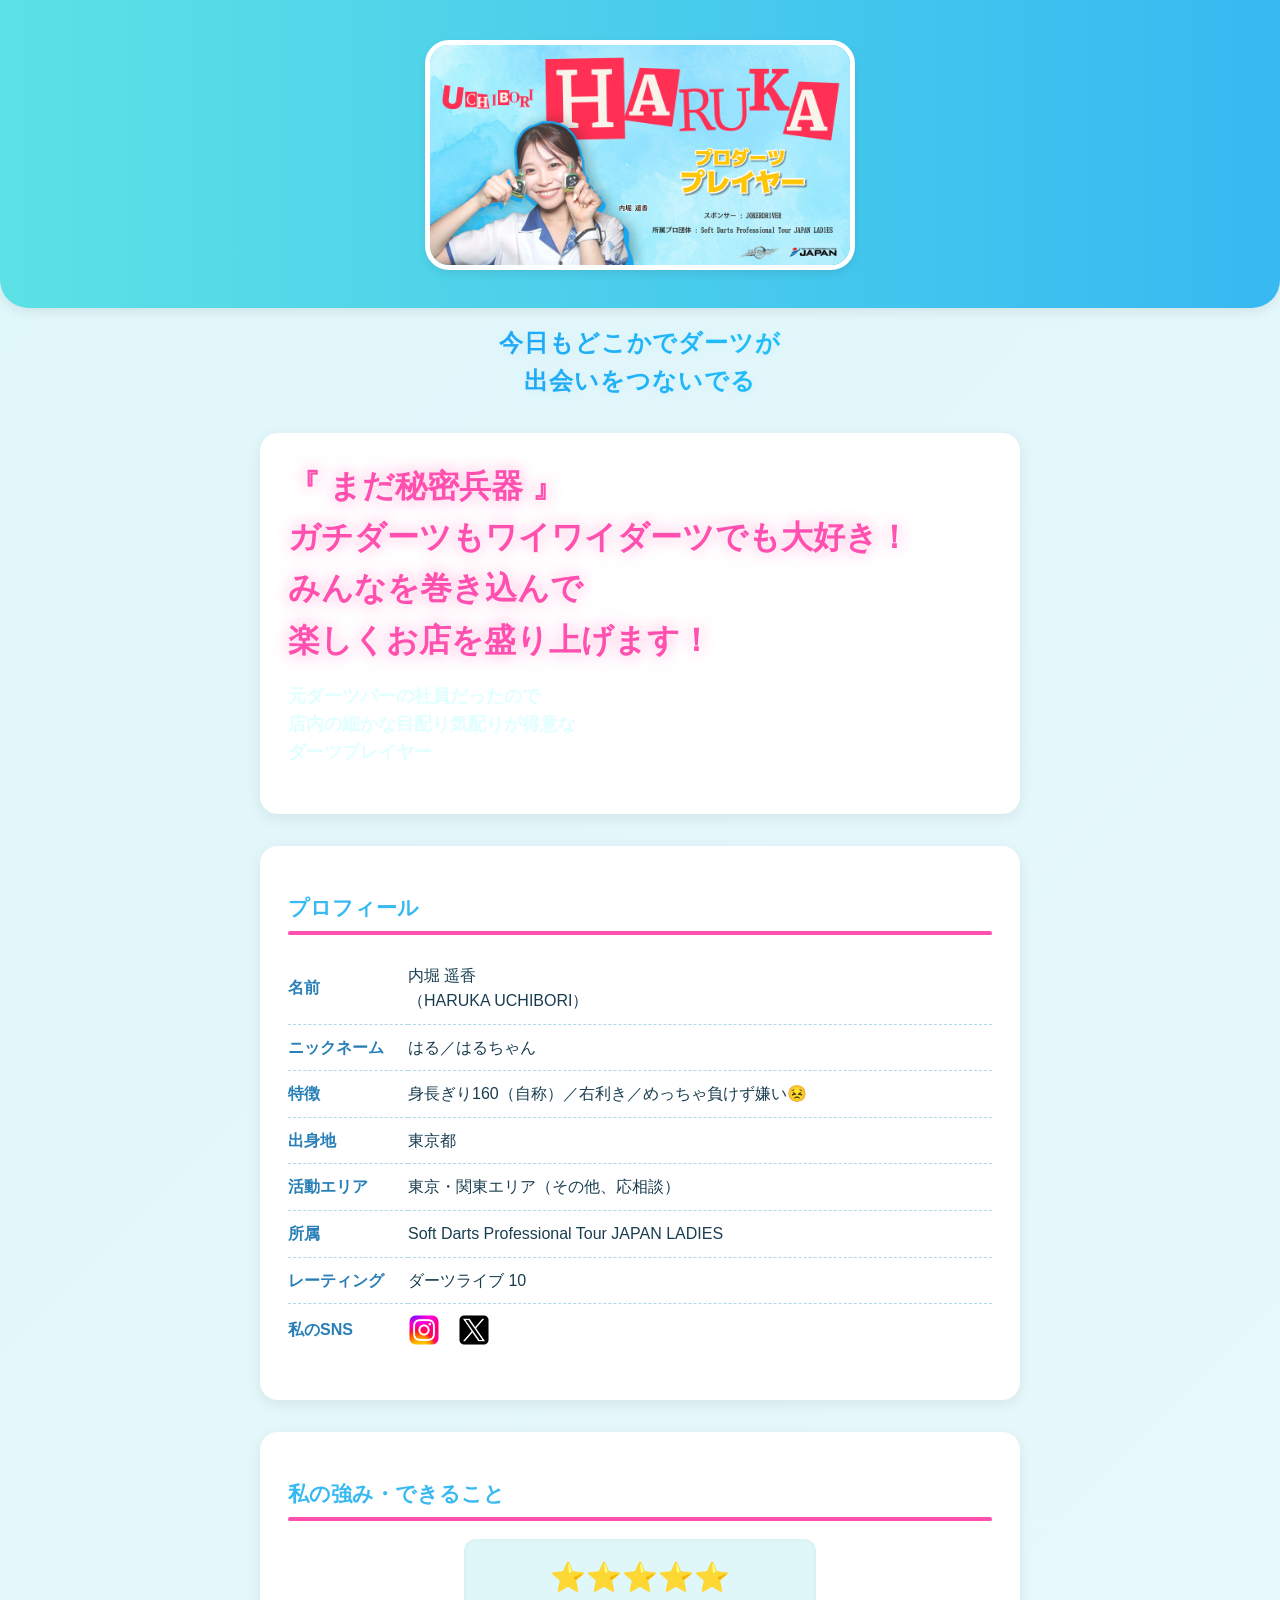
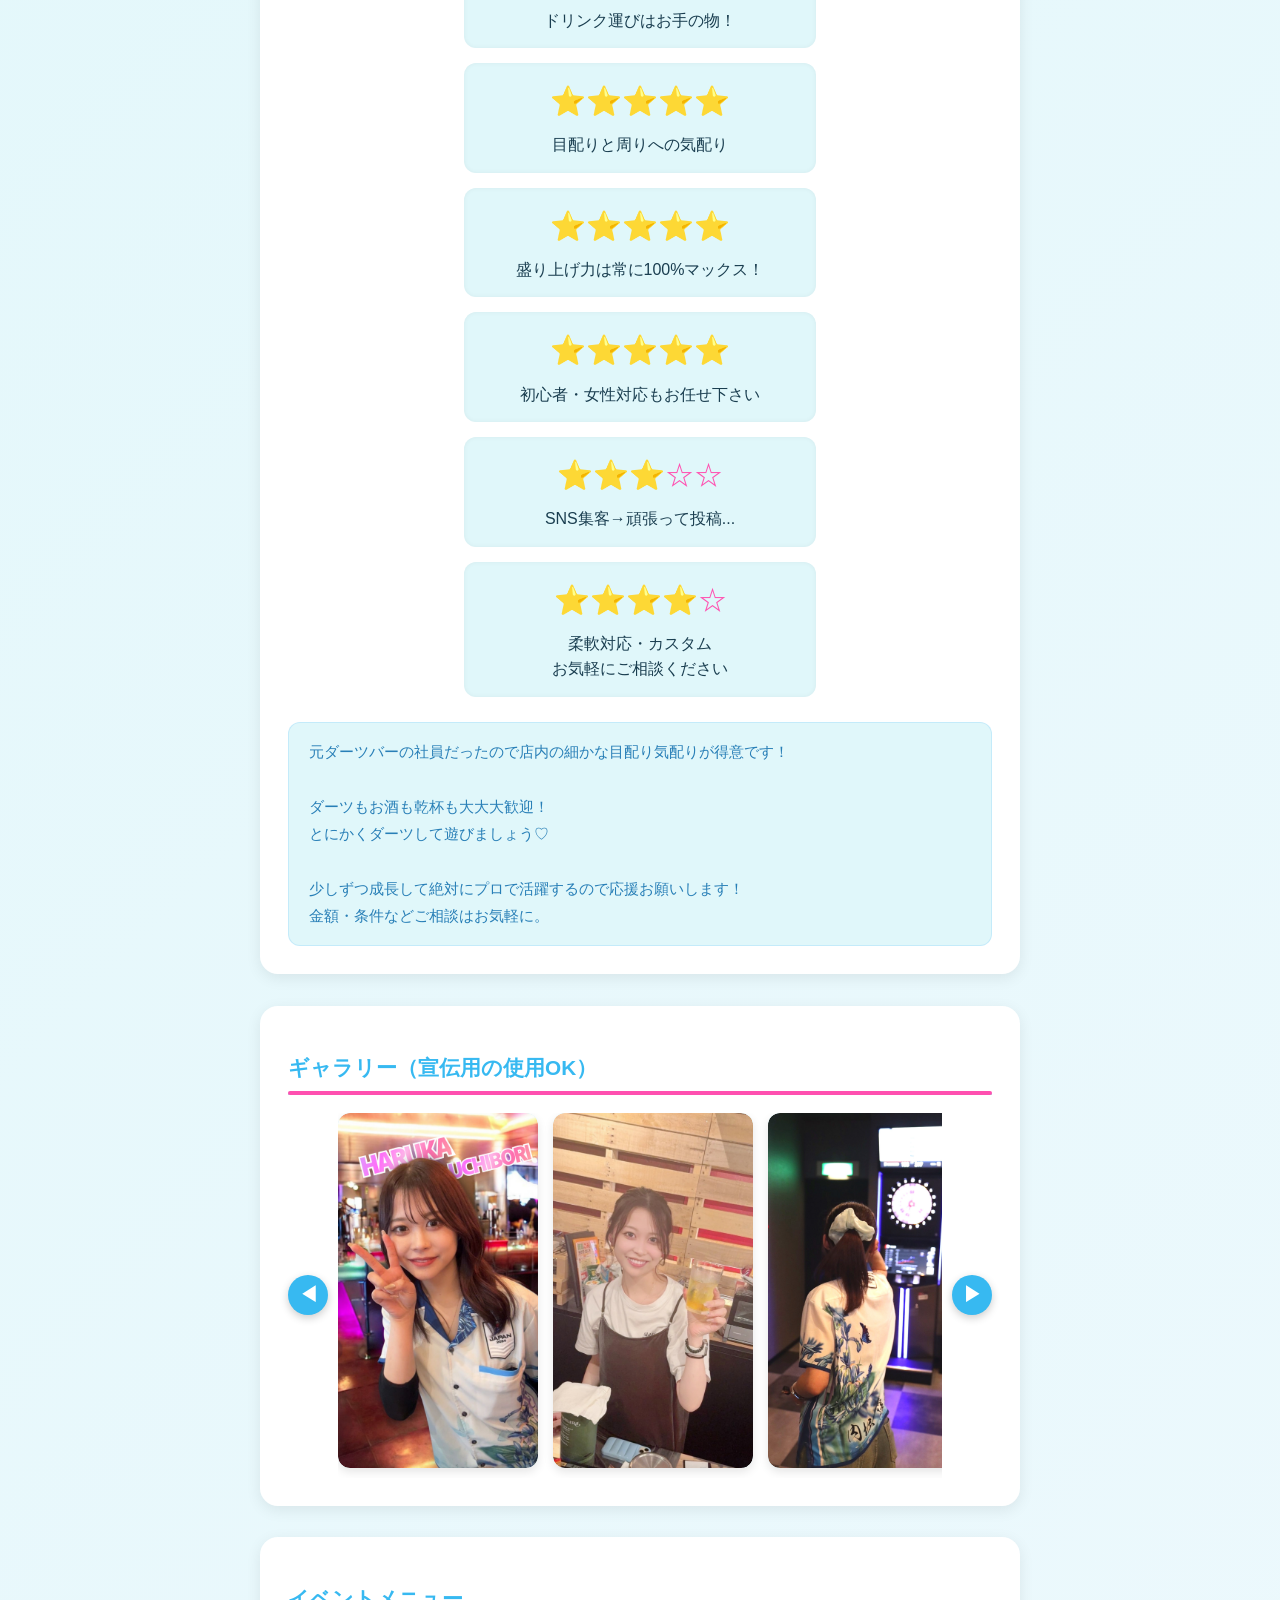
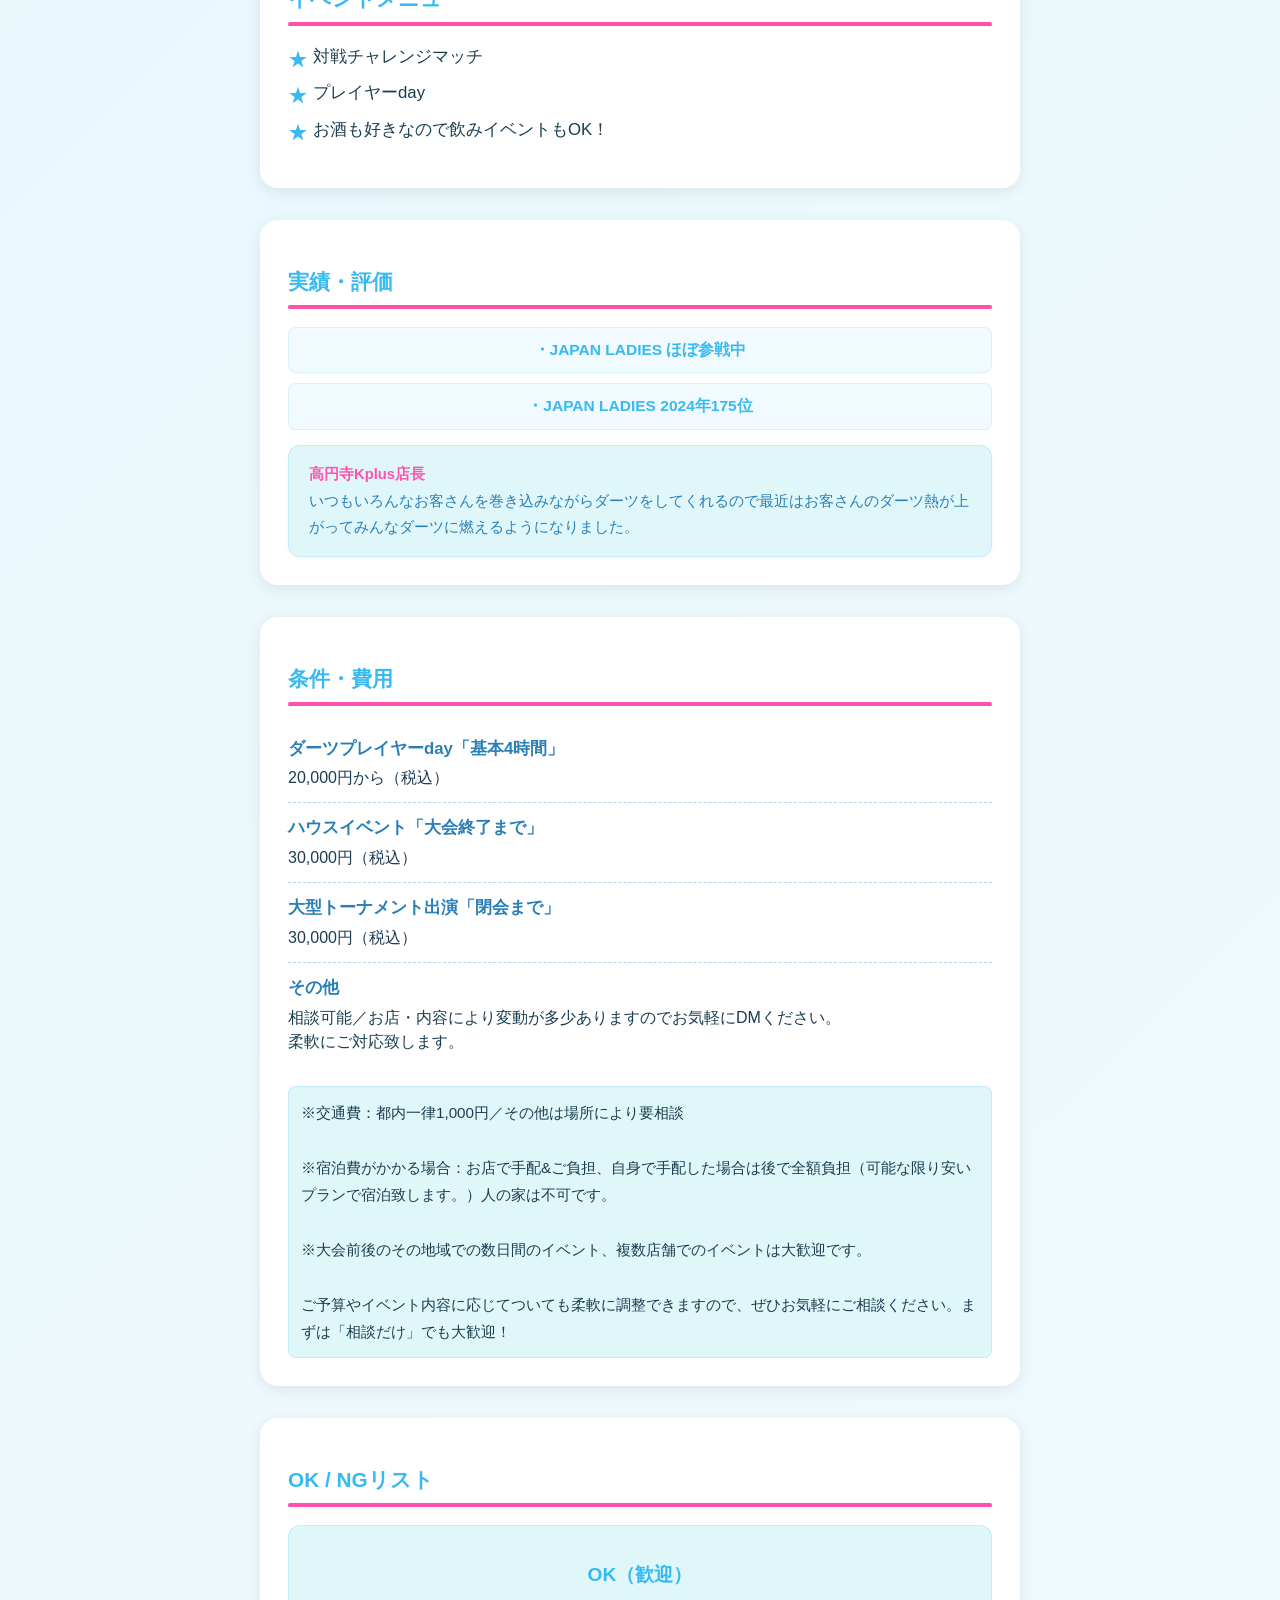
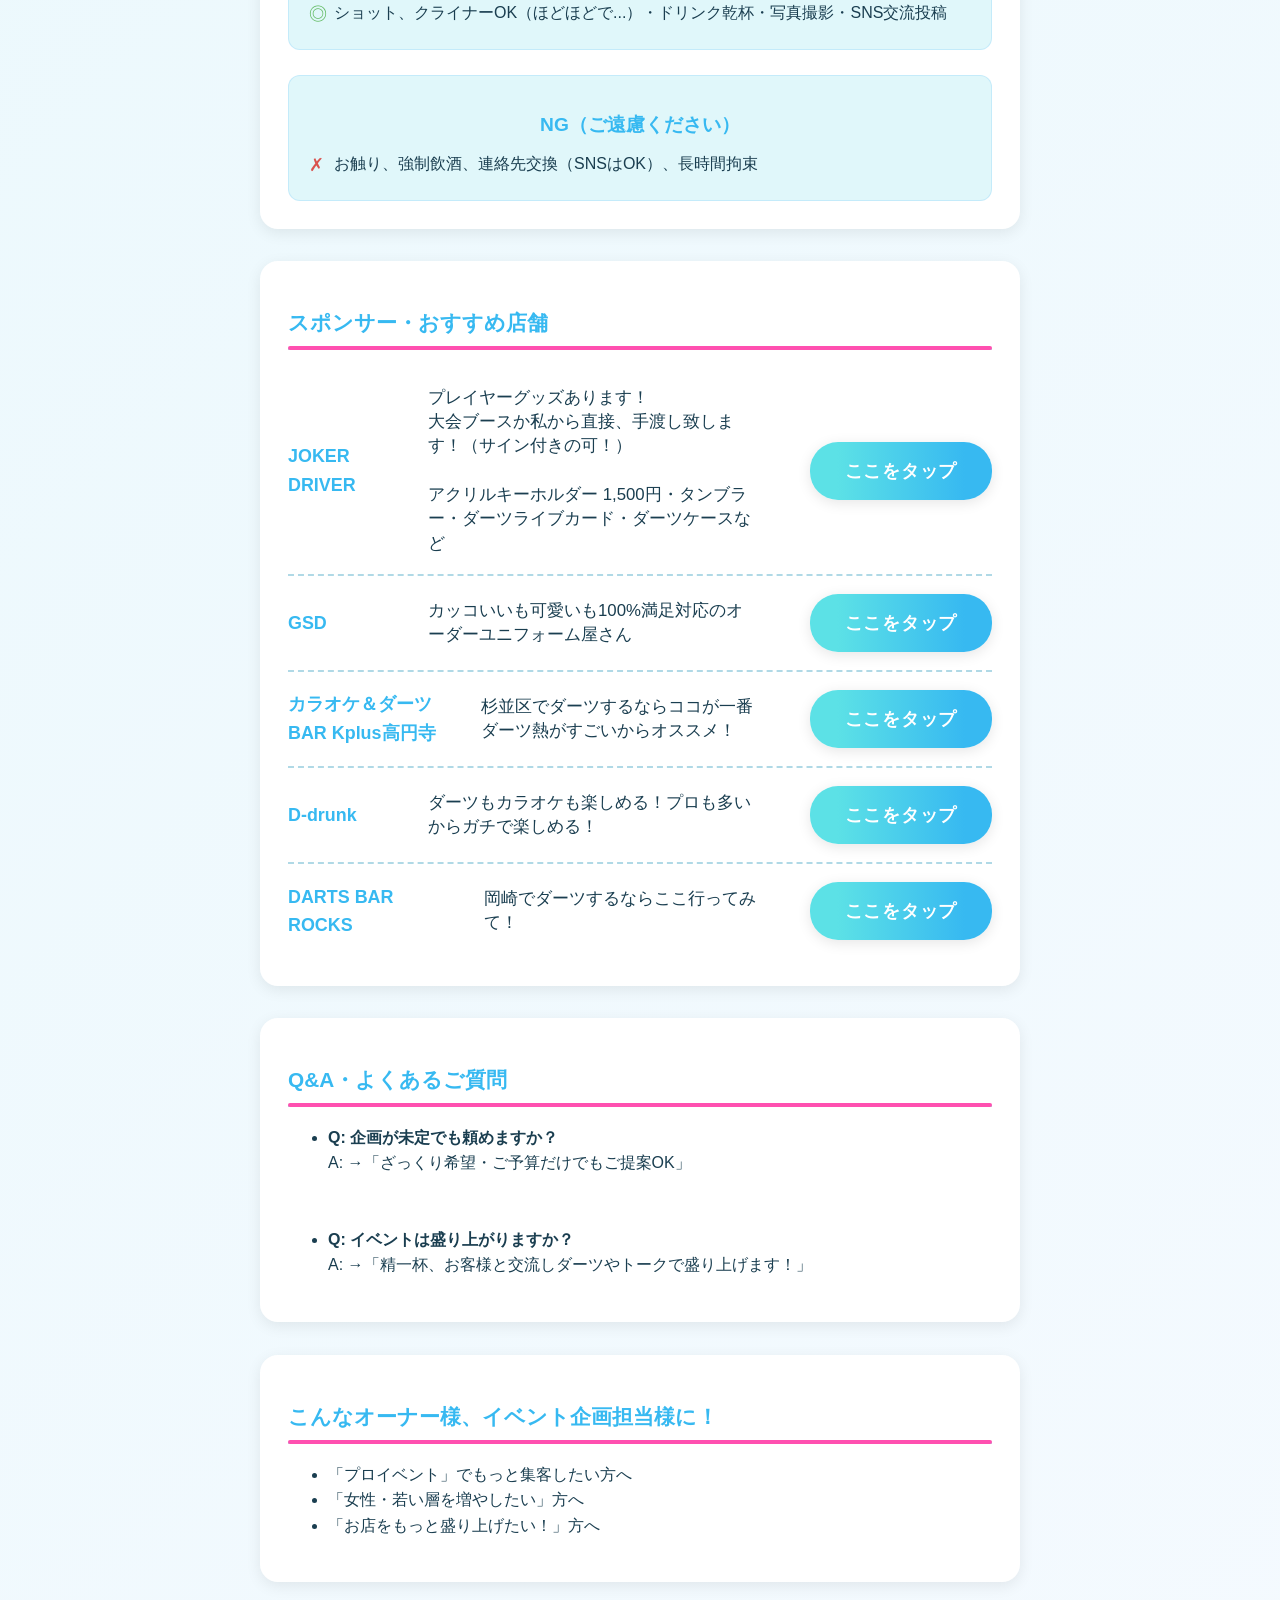
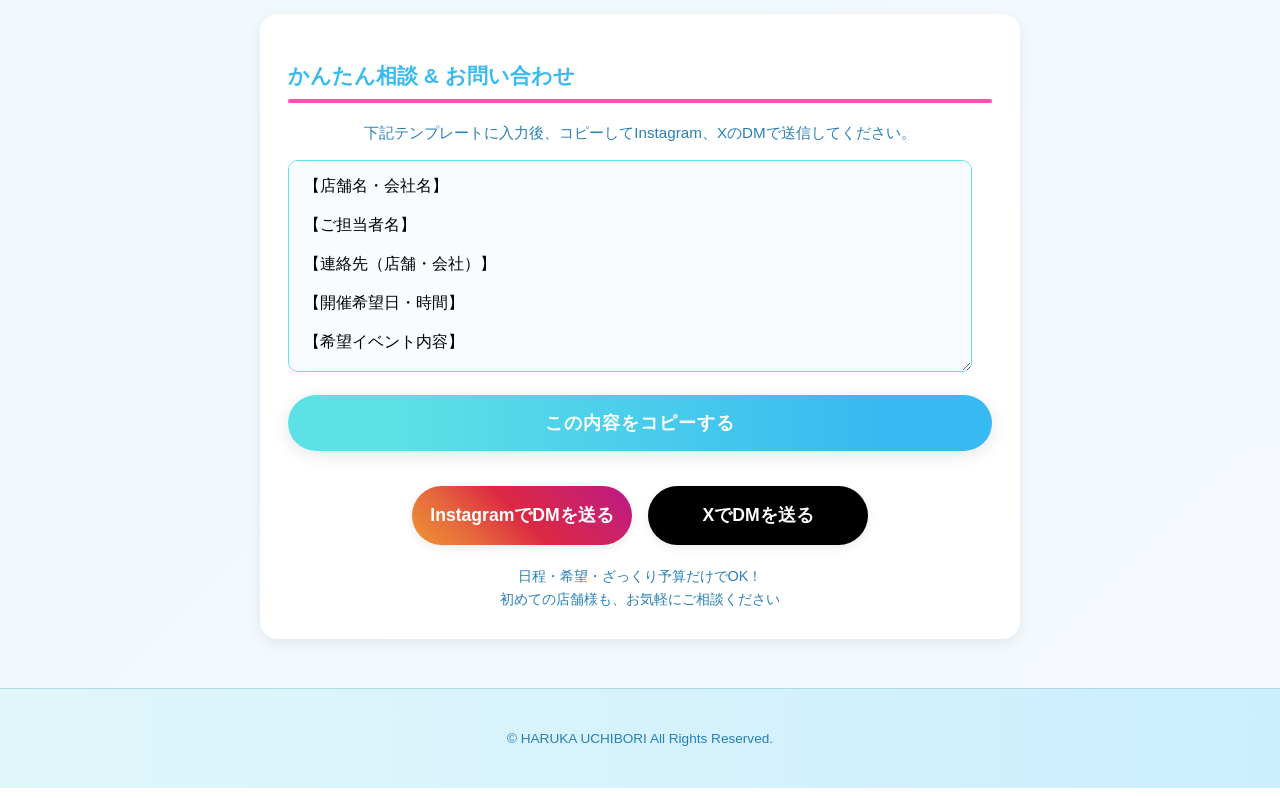
==== commit 2ee9afe4: "Update index.html" ====
--- a/index.html
+++ b/index.html
@@ -13,12 +13,12 @@
   <meta property="og:description" content="JAPAN LADIES所属。盛り上げ・集客・初心者対応もOK。現場とネットで“距離感バグってる”盛り上げ力を実感ください。">
   <meta property="og:type" content="website">
   <meta property="og:url" content="https://prodarts.github.io/player_hal/">
-<meta property="og:image" content="https://prodarts.github.io/player_hal/ogp.jpg">
-<meta property="og:image:secure_url" content="https://prodarts.github.io/player_hal/ogp.jpg">
-<meta property="og:image:type" content="image/jpeg">
-<meta property="og:image:width" content="1200">
-<meta property="og:image:height" content="630">
-<meta property="og:site_name" content="内堀遥香 イベント営業LP">
+  <meta property="og:image" content="https://prodarts.github.io/player_hal/ogp.jpg">
+  <meta property="og:image:secure_url" content="https://prodarts.github.io/player_hal/ogp.jpg">
+  <meta property="og:image:type" content="image/jpeg">
+  <meta property="og:image:width" content="1200">
+  <meta property="og:image:height" content="630">
+  <meta property="og:site_name" content="内堀遥香 イベント営業LP">
   
   <!-- Twitterカード -->
   <meta name="twitter:card" content="summary_large_image">
@@ -28,228 +28,231 @@
   <meta name="twitter:image:alt" content="女子プロダーツプレイヤー内堀遥香 イベントイメージ">
 
   <!-- Google tag (gtag.js) -->
-<script async src="https://www.googletagmanager.com/gtag/js?id=G-J8Y2ZGTG00"></script>
-<script>
-  window.dataLayer = window.dataLayer || [];
-  function gtag(){dataLayer.push(arguments);}
-  gtag('js', new Date());
-
-  gtag('config', 'G-J8Y2ZGTG00');
-</script>
-
-<script type="application/ld+json">
-{
-  "@context": "https://schema.org",
-  "@graph": [
-    {
-      "@type": "WebPage",
-      "name": "内堀遥香｜女子プロダーツイベント出演依頼はこちら",
-      "url": "https://prodarts.github.io/player_hal/",
-      "description": "プロダーツプレイヤー・内堀遥香（JAPAN LADIES所属）の公式イベント営業LP。店舗集客・SNS拡散・現場盛り上げすべてお任せください。",
-      "image": {
-        "@type": "ImageObject",
-        "url": "https://prodarts.github.io/player_hal/ogp.jpg",
-        "width": "1200",
-        "height": "630"
+  <script async src="https://www.googletagmanager.com/gtag/js?id=G-J8Y2ZGTG00"></script>
+  <script>
+    window.dataLayer = window.dataLayer || [];
+    function gtag(){dataLayer.push(arguments);}
+    gtag('js', new Date());
+    gtag('config', 'G-J8Y2ZGTG00');
+  </script>
+
+  <script type="application/ld+json">
+  {
+    "@context": "https://schema.org",
+    "@graph": [
+      {
+        "@type": "WebPage",
+        "name": "内堀遥香｜女子プロダーツイベント出演依頼はこちら",
+        "url": "https://prodarts.github.io/player_hal/",
+        "description": "プロダーツプレイヤー・内堀遥香（JAPAN LADIES所属）の公式イベント営業LP。店舗集客・SNS拡散・現場盛り上げすべてお任せください。",
+        "image": {
+          "@type": "ImageObject",
+          "url": "https://prodarts.github.io/player_hal/ogp.jpg",
+          "width": "1200",
+          "height": "630"
+        },
+        "publisher": {
+          "@type": "Organization",
+          "name": "内堀遥香 イベント営業LP"
+        },
+        "breadcrumb": {
+          "@type": "BreadcrumbList",
+          "itemListElement": [
+            {
+              "@type": "ListItem",
+              "position": 1,
+              "name": "ホーム",
+              "item": "https://prodarts.github.io/player_hal/"
+            }
+          ]
+        },
+        "mainEntityOfPage": {
+          "@id": "#person"
+        }
       },
-      "publisher": {
-        "@type": "Organization",
-        "name": "内堀遥香 イベント営業LP"
+      {
+        "@type": "Person",
+        "@id": "#person",
+        "name": "内堀 遥香",
+        "alternateName": ["HARUKA UCHIBORI", "はる", "はるちゃん"],
+        "description": "プロダーツプレイヤーの内堀遥香。身長ぎり160cm、右利きで負けず嫌い。元ダーツバー社員として細かな目配り気配りが得意で、ガチダーツもワイワイダーツも大好き。お客様を巻き込み、楽しくお店を盛り上げることを得意とします。ダーツライブレーティング10。",
+        "url": "https://prodarts.github.io/player_hal/",
+        "image": "https://prodarts.github.io/player_hal/ogp.jpg",
+        "sameAs": [
+          "https://www.instagram.com/haru5372darts?igsh=MTEycWMxYmYyejU4bg%3D%3D&utm_source=qr",
+          "https://x.com/haru5372darts"
+        ],
+        "nationality": {
+          "@type": "Country",
+          "name": "日本"
+        },
+        "height": {
+          "@type": "QuantitativeValue",
+          "value": "160",
+          "unitCode": "CMT"
+        },
+        "knowsAbout": ["Darts", "Customer Service", "SNS Marketing", "Karaoke", "Drinking Events"],
+        "memberOf": [
+          {
+            "@type": "Organization",
+            "name": "Soft Darts Professional Tour JAPAN"
+          },
+          {
+            "@type": "Organization",
+            "name": "JAPAN LADIES"
+          }
+        ],
+        "worksFor": [
+          {
+            "@type": "Organization",
+            "name": "Soft Darts Professional Tour JAPAN"
+          },
+          {
+            "@type": "Organization",
+            "name": "JAPAN LADIES"
+          }
+        ],
+        "address": {
+          "@type": "PostalAddress",
+          "addressLocality": "東京都",
+          "addressCountry": "JP"
+        },
+        "areaServed": [
+          {
+            "@type": "State",
+            "name": "東京都"
+          },
+          {
+            "@type": "State",
+            "name": "関東地方"
+          },
+          "その他（応相談）"
+        ]
       },
-      "breadcrumb": {
-        "@type": "BreadcrumbList",
-        "itemListElement": [
-          {
-            "@type": "ListItem",
-            "position": 1,
-            "name": "ホーム",
-            "item": "https://prodarts.github.io/player_hal/"
+      {
+        "@type": "ProfessionalService",
+        "@id": "#professionalService",
+        "name": "プロダーツイベント出演サービス",
+        "description": "プロダーツプレイヤー内堀遥香によるイベント出演依頼を受け付けています。店舗集客、SNS拡散、現場の盛り上げをトータルでお任せください。対戦チャレンジマッチ、プレイヤーday、飲みイベントなど、お客様のニーズに合わせた柔軟な対応が可能です。初心者や女性の参加も大歓迎。イベント後のSNS投稿やサイン・撮影会なども対応いたします。東京・関東エリアを中心に活動し、その他地域も応相談。金額や条件についてはお気軽にご相談ください。",
+        "provider": {
+          "@id": "#person"
+        },
+        "serviceType": [
+          "対戦チャレンジマッチ",
+          "プレイヤーday",
+          "飲みイベント"
+        ],
+        "areaServed": [
+          {
+            "@type": "State",
+            "name": "東京都"
+          },
+          {
+            "@type": "State",
+            "name": "関東地方"
+          },
+          "その他（応相談）"
+        ],
+        "offers": [
+          {
+            "@type": "Offer",
+            "name": "ダーツプレイヤーday「基本4時間」",
+            "description": "プロダーツプレイヤーによる基本4時間のイベント出演",
+            "priceSpecification": {
+              "@type": "PriceSpecification",
+              "price": "20000",
+              "priceCurrency": "JPY",
+              "valueAddedTaxIncluded": true,
+              "minPrice": "20000"
+            }
+          },
+          {
+            "@type": "Offer",
+            "name": "ハウスイベント「大会終了まで」",
+            "description": "プロダーツプレイヤーによるハウストーナメントへの参加と進行（終了まで）",
+            "priceSpecification": {
+              "@type": "PriceSpecification",
+              "price": "30000",
+              "priceCurrency": "JPY",
+              "valueAddedTaxIncluded": true
+            }
+          },
+          {
+            "@type": "Offer",
+            "name": "大型トーナメント出演「閉会まで」",
+            "description": "プロダーツプレイヤーによる大型トーナメントへの出演と参加（閉会まで）",
+            "priceSpecification": {
+              "@type": "PriceSpecification",
+              "price": "30000",
+              "priceCurrency": "JPY",
+              "valueAddedTaxIncluded": true
+            }
+          },
+          {
+            "@type": "Offer",
+            "name": "その他イベント",
+            "description": "内容により多少の変動がありますのでお気軽にご連絡ください。柔軟にご対応致します。",
+            "priceSpecification": {
+              "@type": "PriceSpecification",
+              "priceCurrency": "JPY",
+              "description": "応相談"
+            }
+          }
+        ],
+        "review": {
+          "@type": "Review",
+          "author": {
+            "@type": "Person",
+            "name": "高円寺Kplus店長"
+          },
+          "reviewBody": "いつもいろんなお客さんを巻き込みながらダーツをしてくれるので最近はお客さんのダーツ熱が上がってみんなダーツに燃えるようになりました。",
+          "itemReviewed": {
+            "@id": "#person"
+          }
+        }
+      },
+      {
+        "@type": "FAQPage",
+        "mainEntity": [
+          {
+            "@type": "Question",
+            "name": "企画が未定でも頼めますか？",
+            "acceptedAnswer": {
+              "@type": "Answer",
+              "text": "ざっくり希望・ご予算だけでもご提案OK"
+            }
+          },
+          {
+            "@type": "Question",
+            "name": "イベントは盛り上がりますか？",
+            "acceptedAnswer": {
+              "@type": "Answer",
+              "text": "精一杯、お客様と交流しダーツやトークで盛り上げます！"
+            }
           }
         ]
-      },
-      "mainEntityOfPage": {
-        "@id": "#person"
       }
-    },
-    {
-      "@type": "Person",
-      "@id": "#person",
-      "name": "内堀 遥香",
-      "alternateName": ["HARUKA UCHIBORI", "はる", "はるちゃん"],
-      "description": "プロダーツプレイヤーの内堀遥香。身長ぎり160cm、右利きで負けず嫌い。元ダーツバー社員として細かな目配り気配りが得意で、ガチダーツもワイワイダーツも大好き。お客様を巻き込み、楽しくお店を盛り上げることを得意とします。ダーツライブレーティング10。",
-      "url": "https://prodarts.github.io/player_hal/",
-      "image": "https://prodarts.github.io/player_hal/ogp.jpg",
-      "sameAs": [
-        "https://www.instagram.com/haru5372darts?igsh=MTEycWMxYmYyejU4bg%3D%3D&utm_source=qr",
-        "https://x.com/haru5372darts"
-      ],
-      "nationality": {
-        "@type": "Country",
-        "name": "日本"
-      },
-      "height": {
-        "@type": "QuantitativeValue",
-        "value": "160",
-        "unitCode": "CMT"
-      },
-      "knowsAbout": ["Darts", "Customer Service", "SNS Marketing", "Karaoke", "Drinking Events"],
-      "memberOf": [
-        {
-          "@type": "Organization",
-          "name": "Soft Darts Professional Tour JAPAN"
-        },
-        {
-          "@type": "Organization",
-          "name": "JAPAN LADIES"
-        }
-      ],
-      "worksFor": [
-        {
-          "@type": "Organization",
-          "name": "Soft Darts Professional Tour JAPAN"
-        },
-        {
-          "@type": "Organization",
-          "name": "JAPAN LADIES"
-        }
-      ],
-      "address": {
-        "@type": "PostalAddress",
-        "addressLocality": "東京都",
-        "addressCountry": "JP"
-      },
-      "areaServed": [
-        {
-          "@type": "State",
-          "name": "東京都"
-        },
-        {
-          "@type": "State",
-          "name": "関東地方"
-        },
-        "その他（応相談）"
-      ]
-    },
-    {
-      "@type": "ProfessionalService",
-      "@id": "#professionalService",
-      "name": "プロダーツイベント出演サービス",
-      "description": "プロダーツプレイヤー内堀遥香によるイベント出演依頼を受け付けています。店舗集客、SNS拡散、現場の盛り上げをトータルでお任せください。対戦チャレンジマッチ、プレイヤーday、飲みイベントなど、お客様のニーズに合わせた柔軟な対応が可能です。初心者や女性の参加も大歓迎。イベント後のSNS投稿やサイン・撮影会なども対応いたします。東京・関東エリアを中心に活動し、その他地域も応相談。金額や条件についてはお気軽にご相談ください。",
-      "provider": {
-        "@id": "#person"
-      },
-      "serviceType": [
-        "対戦チャレンジマッチ",
-        "プレイヤーday",
-        "飲みイベント"
-      ],
-      "areaServed": [
-        {
-          "@type": "State",
-          "name": "東京都"
-        },
-        {
-          "@type": "State",
-          "name": "関東地方"
-        },
-        "その他（応相談）"
-      ],
-      "offers": [
-        {
-          "@type": "Offer",
-          "name": "ダーツプレイヤーday「基本4時間」",
-          "description": "プロダーツプレイヤーによる基本4時間のイベント出演",
-          "priceSpecification": {
-            "@type": "PriceSpecification",
-            "price": "20000",
-            "priceCurrency": "JPY",
-            "valueAddedTaxIncluded": true,
-            "valueAddedTaxIncluded": true,
-            "minPrice": "20000"
-          }
-        },
-        {
-          "@type": "Offer",
-          "name": "ハウスイベント「大会終了まで」",
-          "description": "プロダーツプレイヤーによるハウストーナメントへの参加と進行（終了まで）",
-          "priceSpecification": {
-            "@type": "PriceSpecification",
-            "price": "30000",
-            "priceCurrency": "JPY",
-            "valueAddedTaxIncluded": true
-          }
-        },
-        {
-          "@type": "Offer",
-          "name": "大型トーナメント出演「閉会まで」",
-          "description": "プロダーツプレイヤーによる大型トーナメントへの出演と参加（閉会まで）",
-          "priceSpecification": {
-            "@type": "PriceSpecification",
-            "price": "30000",
-            "priceCurrency": "JPY",
-            "valueAddedTaxIncluded": true
-          }
-        },
-        {
-          "@type": "Offer",
-          "name": "その他イベント",
-          "description": "内容により多少の変動がありますのでお気軽にご連絡ください。柔軟にご対応致します。",
-          "priceSpecification": {
-            "@type": "PriceSpecification",
-            "priceCurrency": "JPY",
-            "description": "応相談"
-          }
-        }
-      ],
-      "review": {
-        "@type": "Review",
-        "author": {
-          "@type": "Person",
-          "name": "高円寺Kplus店長"
-        },
-        "reviewBody": "いつもいろんなお客さんを巻き込みながらダーツをしてくれるので最近はお客さんのダーツ熱が上がってみんなダーツに燃えるようになりました。",
-        "itemReviewed": {
-          "@id": "#person"
-        }
-      }
-    },
-    {
-      "@type": "FAQPage",
-      "mainEntity": [
-        {
-          "@type": "Question",
-          "name": "企画が未定でも頼めますか？",
-          "acceptedAnswer": {
-            "@type": "Answer",
-            "text": "ざっくり希望・ご予算だけでもご提案OK"
-          }
-        },
-        {
-          "@type": "Question",
-          "name": "イベントは盛り上がりますか？",
-          "acceptedAnswer": {
-            "@type": "Answer",
-            "text": "精一杯、お客様と交流しダーツやトークで盛り上げます！"
-          }
-        }
-      ]
-    }
-  ]
-}
-</script>
-  
+    ]
+  }
+  </script>
 </head>
 <body>
   <header>
-    <!-- プロフィール画像を追加 -->
-    <div class="profile-image-container">
-        <img src="ogp.jpg" alt="女子プロダーツプレイヤー内堀遥香｜東京都でイベント出演依頼受付中" class="profile-img">
+    <!-- デザイン変更のため構造を修正 -->
+    <div class="header-content">
+        <div class="profile-image-container">
+            <img src="ogp.jpg" alt="女子プロダーツプレイヤー内堀遥香｜東京都でイベント出演依頼受付中" class="profile-img">
+        </div>
     </div>
-    <div class="catch">『 まだ秘密兵器 』<br>ガチダーツもワイワイダーツでも大好き！<br>みんなを巻き込んで<br>楽しくお店を盛り上げます！</div>
-    <div class="subcatch">元ダーツバーの社員だったので<br>店内の細かな目配り気配りが得意なダーツプレイヤー<br>プロダーツイベント出演依頼</div>
   </header>
   <main class="container">
     <h1 class="blue-h1">今日もどこかでダーツが<br>出会いをつないでる</h1>
+    <!-- ↓↓↓この section タグがこの通りになっているか確認！↓↓↓-->
+    <section class="section fade-in-item">
+        <div class="catch anim-text">『 まだ秘密兵器 』<br>ガチダーツもワイワイダーツでも大好き！<br>みんなを巻き込んで<br>楽しくお店を盛り上げます！</div>
+        <div class="subcatch anim-text">元ダーツバーの社員だったので<br>店内の細かな目配り気配りが得意な<br>ダーツプレイヤー</div>
+    </section>
+    <!-- ↑↑↑ここまで確認！↑↑↑ -->
     <section class="profile-section section fade-in-item">
       <h2 class="section-title">プロフィール</h2>
       <table class="info-table">
@@ -260,17 +263,17 @@
         <tr><td>活動エリア</td><td>東京・関東エリア（その他、応相談）</td></tr>
         <tr><td>所属</td><td>Soft Darts Professional Tour JAPAN LADIES</td></tr>
         <tr><td>レーティング</td><td>ダーツライブ 10</td></tr>
-  <tr class="sns-row">
-  <td>私のSNS</td>
-  <td>
-    <a href="https://www.instagram.com/haru5372darts?igsh=MTEycWMxYmYyejU4bg%3D%3D&utm_source=qr" target="_blank" rel="noopener">
-      <img src="Instagram_icon.png" alt="Instagram" style="width:32px;height:32px;vertical-align:middle;margin-right:8px;">
-    </a>
-    <a href="https://x.com/haru5372darts" target="_blank" rel="noopener">
-      <img src="X_icon.png" alt="X（旧Twitter）" style="width:32px;height:32px;vertical-align:middle;">
-    </a>
-  </td>
-</tr>
+        <tr class="sns-row">
+          <td>私のSNS</td>
+          <td>
+            <a href="https://www.instagram.com/haru5372darts?igsh=MTEycWMxYmYyejU4bg%3D%3D&utm_source=qr" target="_blank" rel="noopener">
+              <img src="Instagram_icon.png" alt="Instagram" style="width:32px;height:32px;vertical-align:middle;margin-right:8px;">
+            </a>
+            <a href="https://x.com/haru5372darts" target="_blank" rel="noopener">
+              <img src="X_icon.png" alt="X（旧Twitter）" style="width:32px;height:32px;vertical-align:middle;">
+            </a>
+          </td>
+        </tr>
       </table>
     </section>
 
@@ -299,7 +302,7 @@
         </li>
         <li class="strength-item">
           <span class="hearts">⭐️⭐️⭐️⭐️☆</span>
-          <span class="strength-text">柔軟対応・カスタム（お気軽にご相談ください）</span>
+          <span class="strength-text">柔軟対応・カスタム<br>お気軽にご相談ください</span>
         </li>
       </ul>
       <div class="strength-description">
@@ -437,15 +440,17 @@
         </li>
       </ul>
     </section>
+
     <section class="faq-section section fade-in-item">
       <h2 class="section-title">Q&A・よくあるご質問</h2>
       <ul class="faq-list">
         <li><b>Q: 企画が未定でも頼めますか？</b><br>
-          A: →「ざっくり希望・ご予算だけでもご提案OK」</li><br>
+          A: →「ざっくり希望・ご予算だけでもご提案OK」</li><br><br>
         <li><b>Q: イベントは盛り上がりますか？</b><br>
           A: →「精一杯、お客様と交流しダーツやトークで盛り上げます！」</li>
       </ul>
     </section>
+
     <section class="recommend-section section fade-in-item">
       <h2 class="section-title">こんなオーナー様、イベント企画担当様に！</h2>
       <ul class="recommend-list">
@@ -454,6 +459,7 @@
         <li>「お店をもっと盛り上げたい！」方へ</li>
       </ul>
     </section>
+    
     <section class="contact-section section fade-in-item">
       <h2 class="section-title">かんたん相談 & お問い合わせ</h2>
       <div class="contact-description">
@@ -473,7 +479,6 @@
 【ご予算・ご要望】
 
 【その他のご質問、ご要望】
-
 </textarea>
       <button class="cta-btn" onclick="copyContactTemplate()">この内容をコピーする</button>
       <div id="copy-alert" class="copy-alert" style="display:none;">コピーしました！DMで貼り付けて送信してください！</div>
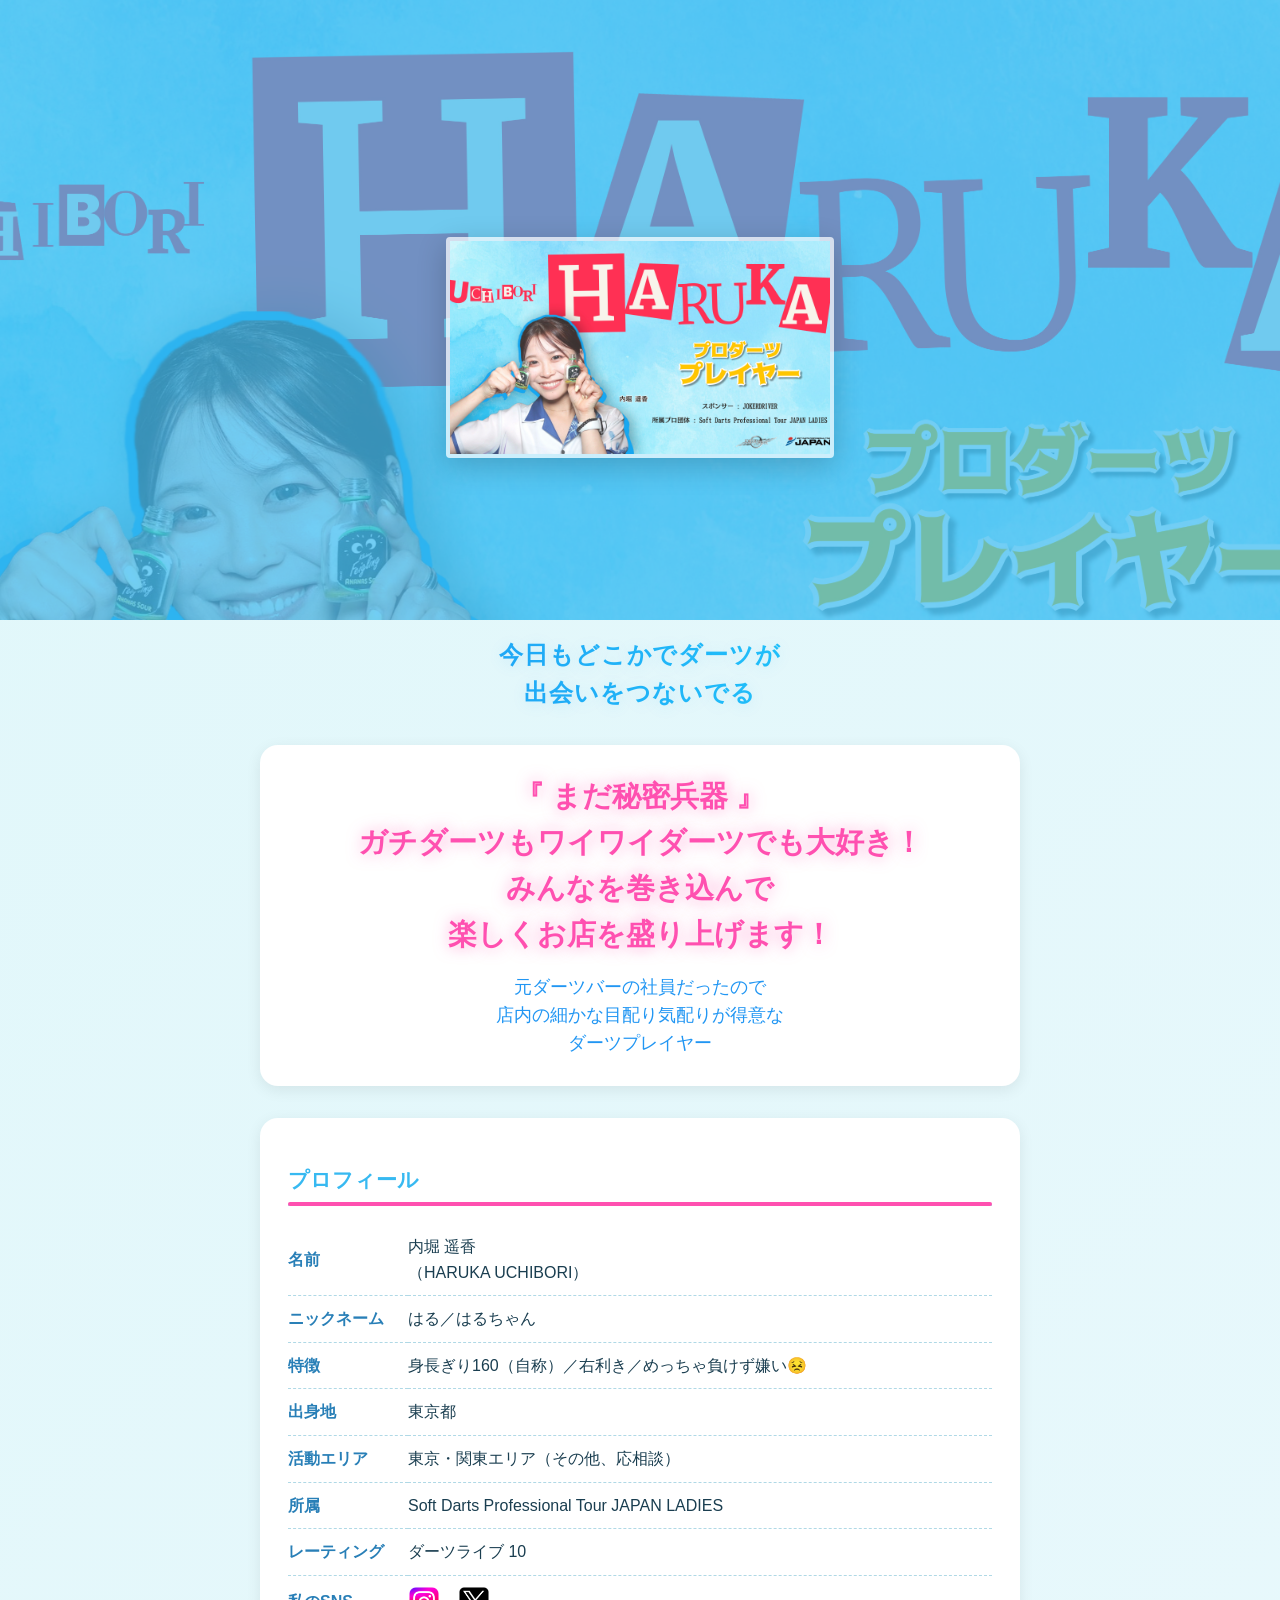
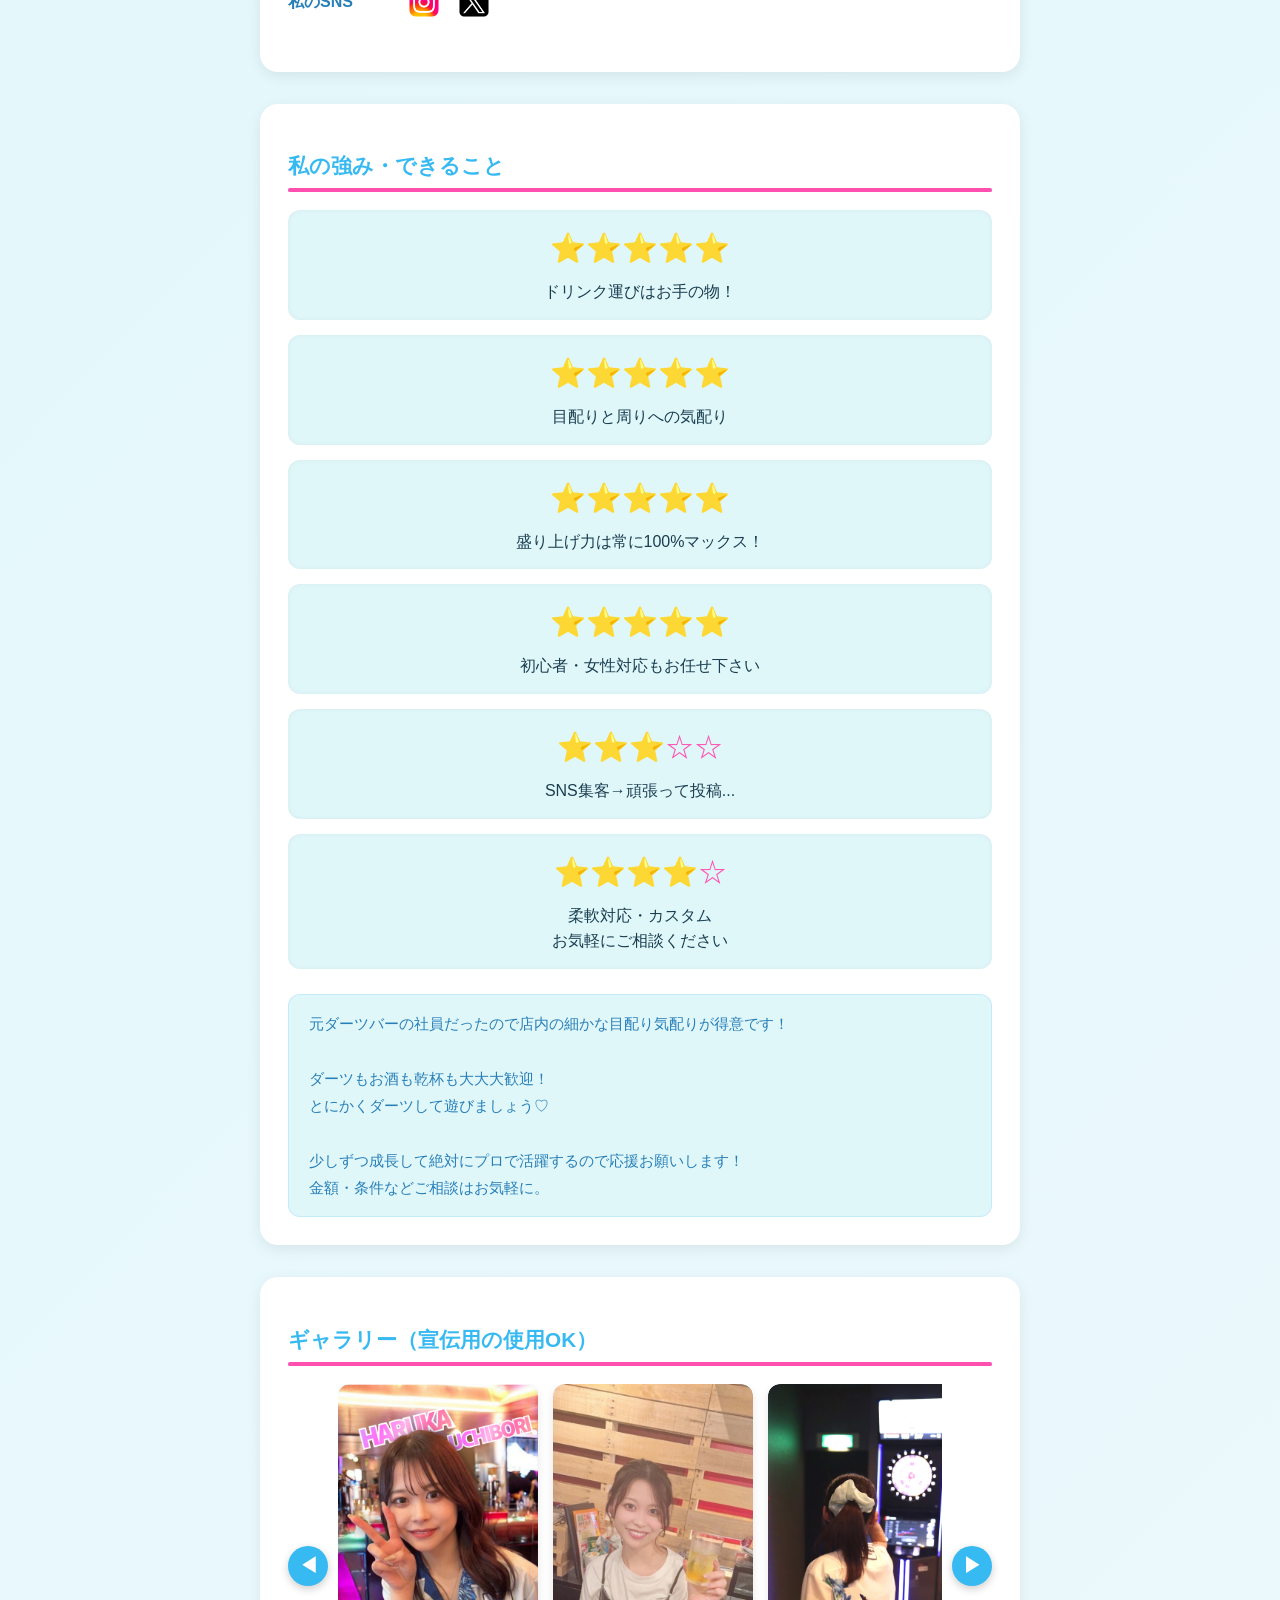
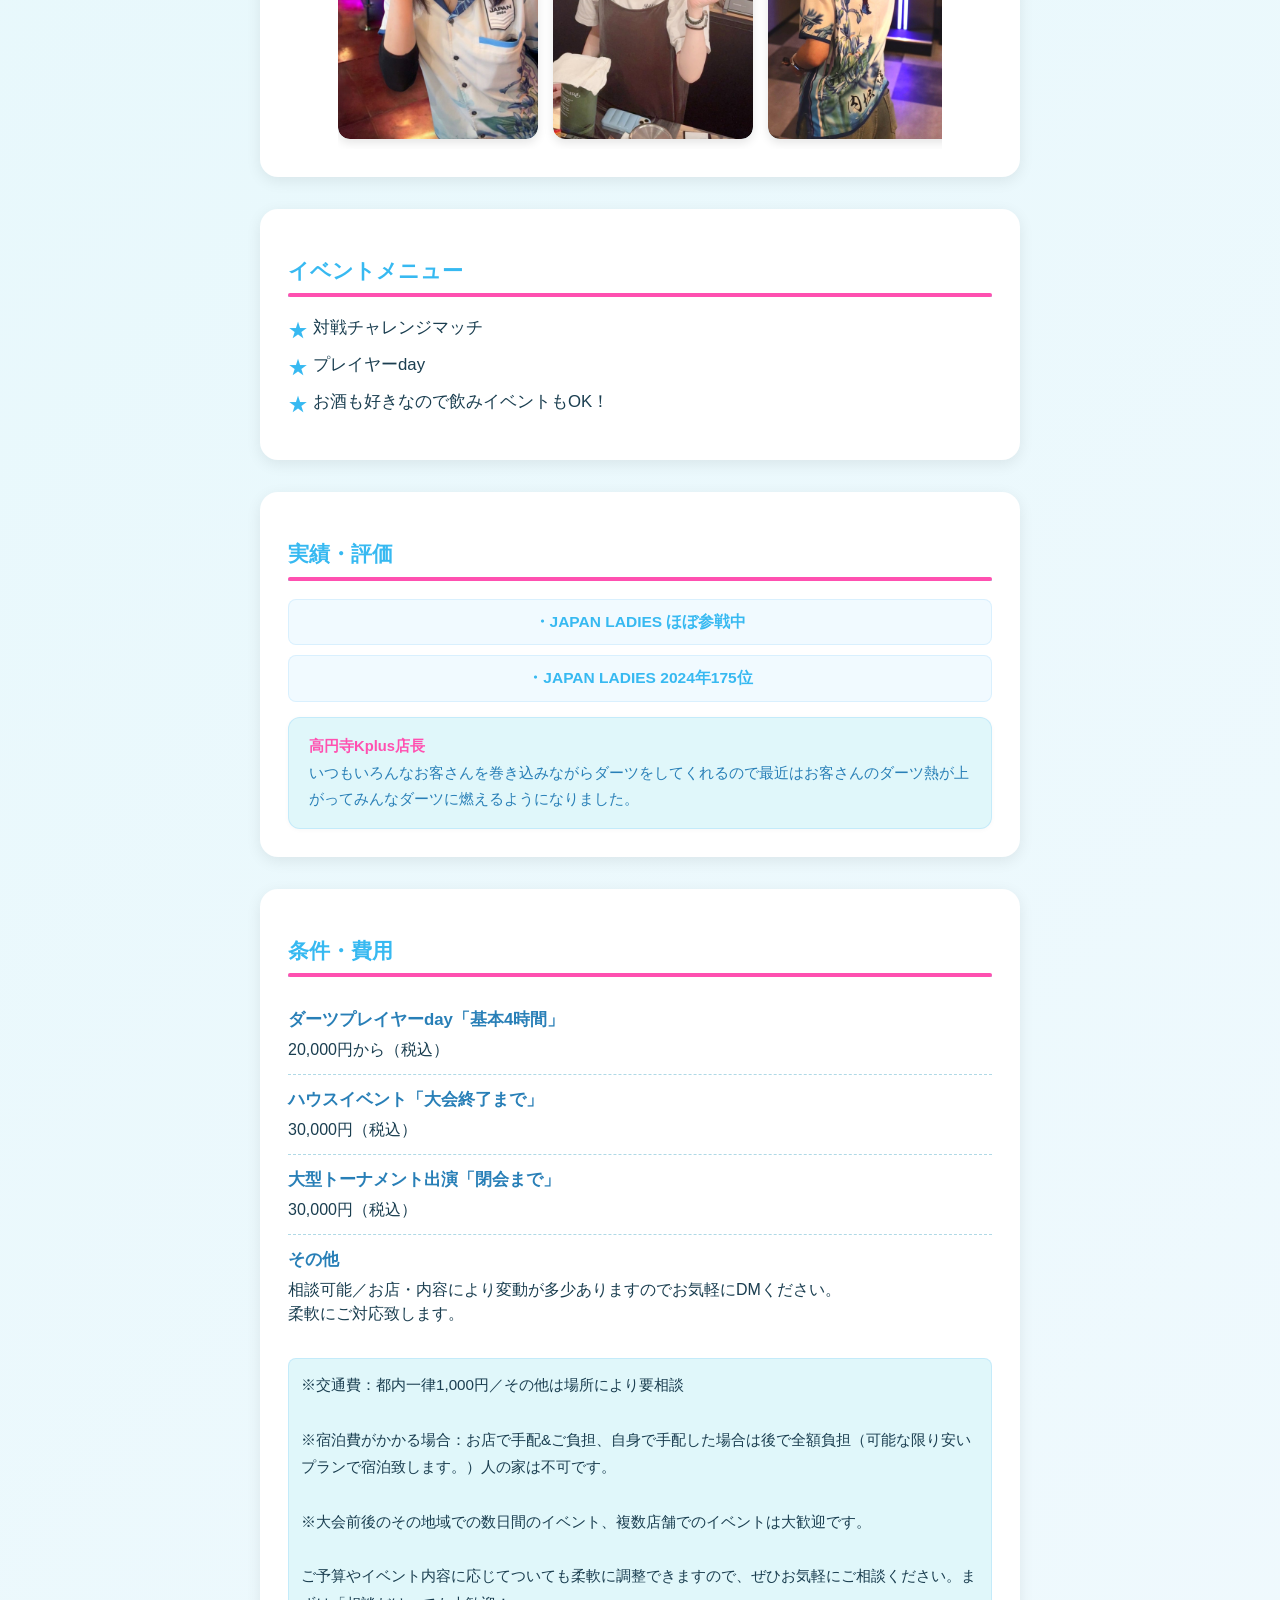
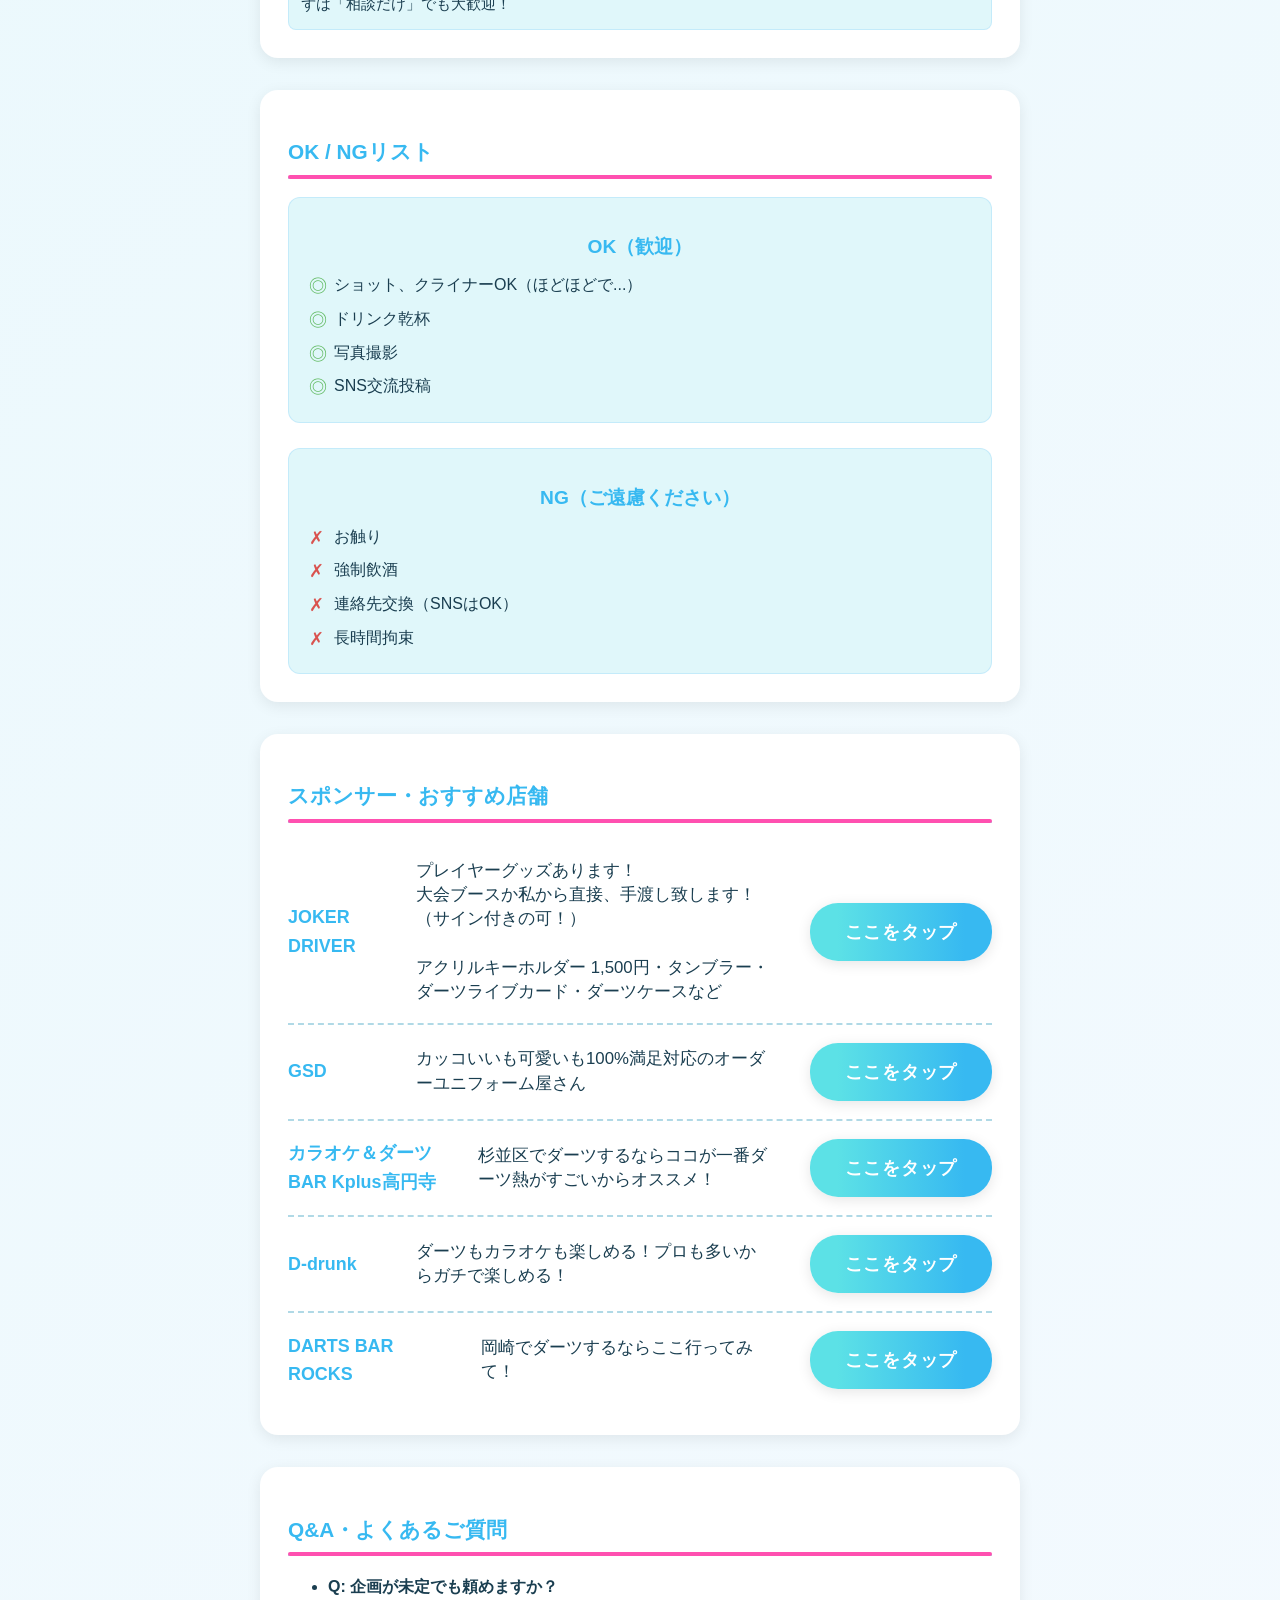
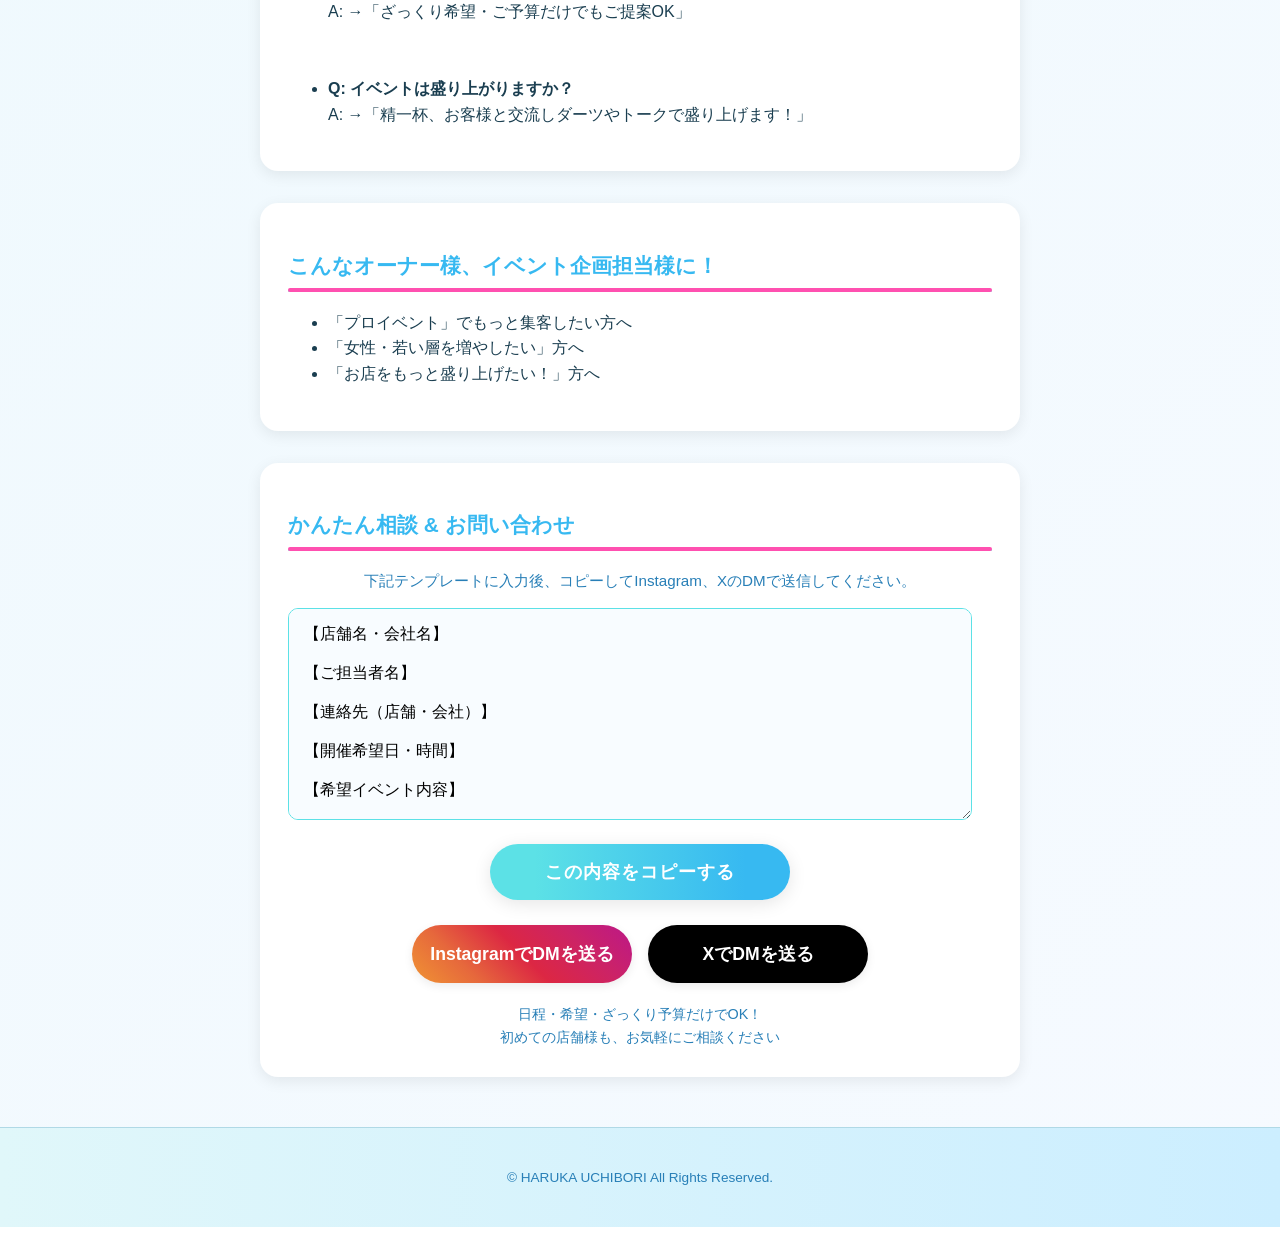
==== commit ced6065d: "Update index.html" ====
--- a/index.html
+++ b/index.html
@@ -398,13 +398,19 @@
         <div class="ok-list">
           <h3>OK（歓迎）</h3>
           <ul>
-            <li>ショット、クライナーOK（ほどほどで...）・ドリンク乾杯・写真撮影・SNS交流投稿</li>
+            <li>ショット、クライナーOK（ほどほどで...）</li>
+            <li>ドリンク乾杯</li>
+            <li>写真撮影</li>
+            <li>SNS交流投稿</li>
           </ul>
         </div>
         <div class="ng-list">
           <h3>NG（ご遠慮ください）</h3>
           <ul>
-            <li>お触り、強制飲酒、連絡先交換（SNSはOK）、長時間拘束</li>
+            <li>お触り</li>
+            <li>強制飲酒</li>
+            <li>連絡先交換（SNSはOK）</li>
+            <li>長時間拘束</li>
           </ul>
         </div>
       </div>
--- a/style.css
+++ b/style.css
@@ -1,3 +1,4 @@
+/* 生成されたCSSコード - カラーリライト版（内堀遥香さん用） */
 :root {
   /* 新しいカラーパレット（鮮やかな青と水色） */
   --main-blue-light: #5CE1E6; /* ヘッダーグラデーション開始、鮮やかな水色 */
@@ -8,680 +9,96 @@
   --deep-text-blue: #1A3E50; /* 一般的なテキスト、濃いめの落ち着いた青 */
   --highlight-text-blue: #287FB7; /* 強調テキスト、少し明るい青 */
 
-  /* ヘッダーのグラデーションを鮮やかな水色と青ベースに変更 */
-  --header-gradient: linear-gradient(90deg, var(--main-blue-light) 0%, var(--main-blue-dark) 100%);
+  /* ヘッダーのオーバーレイカラー（メインの青を半透明に） */
+  --header-overlay-color: rgba(55, 185, 241, 0.7); 
 }
 
 body {
   font-family: 'Noto Sans JP', sans-serif;
   margin: 0;
-  /* 背景色をより薄いグラデーションに変更 */
   background: linear-gradient(135deg, var(--soft-blue-bg), #F6FAFF);
-  color: var(--deep-text-blue); /* 一般的なテキスト色 */
+  color: var(--deep-text-blue);
   line-height: 1.6;
 }
 
 /* ヘッダー */
 header {
-  background: var(--header-gradient); /* 水色と青のグラデーション */
-  padding: 40px 0 18px 0;
+  padding: 60px 20px;
   text-align: center;
-  border-radius: 0 0 28px 28px;
-  box-shadow: 0 4px 12px rgba(0,0,0,0.08);
+  position: relative;
+  overflow: hidden;
+  background-size: cover;
+  background-position: center;
+  background-repeat: no-repeat;
+  min-height: 500px; /* PC/モバイル共通の最低高さを設定 */
+  display: flex;
+  flex-direction: column;
+  justify-content: center;
+  align-items: center;
+  transition: background-image 1.5s ease-in-out; /* 背景画像のフェード効果 */
+}
+
+/* PC版の背景画像とアタッチメント */
+header.pc-bg-image {
+  background-image: url('ogp.jpg');
+  background-attachment: fixed; /* パララックス効果 */
+}
+
+/* モバイル版の背景アタッチメント (JSで設定) */
+header.mobile-bg-scroll {
+  background-attachment: scroll; /* モバイルでスクロールに固定 */
+}
+
+/* ヘッダーのオーバーレイ */
+header::before {
+  content: '';
+  position: absolute;
+  top: 0;
+  left: 0;
+  width: 100%;
+  height: 100%;
+  background: var(--header-overlay-color);
+  z-index: 1;
+}
+
+.header-content {
+  position: relative;
+  z-index: 2;
+  opacity: 0;
+  transform: translateY(20px);
+  transition: opacity 0.8s ease-out 0.2s, transform 0.8s ease-out 0.2s;
+}
+
+.header-content.is-visible {
+  opacity: 1;
+  transform: translateY(0);
 }
 
 /* プロフィール画像 */
 .profile-image-container {
-  margin-bottom: 20px;
+  margin-bottom: 25px;
 }
 
 .profile-img {
-  width: 100%;                  /* 親要素の幅いっぱいで表示 */
-  max-width: 420px;             /* 最大幅を420pxに制限 */
-  aspect-ratio: 1.91 / 1;       /* 縦横比を維持 */
-  border-radius: 24px;          /* 角丸を適用 */
-  object-fit: cover;            /* 画像をトリミングしてフィット */
-  border: 5px solid #fff;       /* 白い太めの縁取り */
-  margin-bottom: 8px;           /* 下側に余白 */
-  background: var(--soft-blue-bg); /* 画像読み込み前・欠損時に表示される背景色 */
-  box-shadow: 0 4px 8px rgba(0,0,0,0.08); /* ソフトな影 */
-  display: block;               /* ブロック要素化 */
-  margin-left: auto;            /* 左右マージンautoで中央寄せ */
+  width: 100%;
+  max-width: 380px;
+  aspect-ratio: 16 / 9;
+  border-radius: 4px;
+  object-fit: cover;
+  border: 4px solid rgba(255, 255, 255, 0.7);
+  box-shadow: 0 8px 30px rgba(0,0,0,0.2);
+  display: block;
+  margin-left: auto;
   margin-right: auto;
-  transition: transform 0.3s ease;
+  transition: transform 0.4s ease, box-shadow 0.4s ease;
 }
 
 .profile-img:hover {
-  transform: scale(1.03); /* ホバーで少し拡大 */
-}
-
-/* キャッチコピー */
-.catch {
-  font-size: 2rem;
-  font-weight: 700;
-  margin-bottom: 0.5em;
-  color: var(--pink-accent); /* 鮮やかなピンク色 */
-  /* 元画像のようなネオン効果を強調 */
-  text-shadow: 0 0 8px rgba(255,255,255,0.9), 0 0 15px rgba(255,80,176,0.6);
-}
-
-.subcatch {
-  font-size: 1.1rem;
-  color: #E0FFFF; /* ヘッダー背景に映える淡い水色 */
-  margin-bottom: 20px;
-}
-
-/* 全体コンテナとセクション */
-.container {
-  max-width: 760px;
-  margin: 0 auto;
-  padding: 0 16px;
-}
-
-.section {
-  background: #ffffff;
-  border-radius: 18px;
-  padding: 28px;
-  margin-top: 32px;
-  box-shadow: 0 4px 15px rgba(0,0,0,0.08);
-}
-
-.section-title {
-  font-size: 1.3rem;
-  font-weight: 700;
-  color: var(--main-blue-dark); /* メインの青色 */
-  margin-bottom: 18px;
-  border-bottom: 2px solid var(--border-blue); /* 淡い水色の下線 */
-  padding-bottom: 8px;
-  position: relative;
-}
-.section-title::before {
-  content: '';
-  position: absolute;
-  left: 0;
-  bottom: -2px;
-  width: 100%; /* ← この値を変更してください */
-  height: 4px;
-  background-color: var(--pink-accent); /* ピンクのアクセント */
-  border-radius: 2px;
-}
-
-.info-table {
-  width: 100%;
-  font-size: 1rem;
-  margin-bottom: 16px;
-  border-collapse: collapse;
-}
-.info-table td {
-  padding: 10px 0;
-  border-bottom: 1px dashed var(--border-blue);
-}
-.info-table tr:last-child td {
-  border-bottom: none;
-}
-.info-table td:first-child {
-  font-weight: 600;
-  color: var(--highlight-text-blue);
-  width: 120px;
-}
-.info-table a {
-  color: var(--main-blue-dark);
-  text-decoration: none;
-}
-.info-table a:hover {
-  text-decoration: underline;
-  color: var(--pink-accent);
-}
-
-/* 強み・できることリスト */
-.strengths-list {
-  list-style: none;
-  padding: 0;
-  margin: 0;
-  display: flex;
-  flex-wrap: wrap;
-  justify-content: space-around;
-  gap: 15px;
-}
-.strength-item {
-  display: flex;
-  flex-direction: column;
-  align-items: center;
-  text-align: center;
-  background: var(--soft-blue-bg); /* 淡い水色の背景 */
-  padding: 15px;
-  border-radius: 12px;
-  flex: 1 1 calc(50% - 30px);
-  max-width: calc(50% - 30px);
-  box-shadow: inset 0 0 5px rgba(0,0,0,0.05);
-}
-@media (max-width: 500px) {
-  .strength-item {
-    flex: 1 1 100%;
-    max-width: 100%;
-  }
-}
-.hearts {
-  color: var(--pink-accent); /* ピンク色 (絵文字は環境依存ですが、念のため指定) */
-  font-size: 1.8em;
-  margin-bottom: 8px;
-}
-.subcatch {
-  font-size: 1.1rem;
-  color: #E0FFFF;
-  margin-bottom: 20px;
-  font-weight: 700; /* 太字 */
-  text-shadow: 0 0 2px rgba(255,255,255,0.5); /* 控えめな影 */
-}
-.strength-description {
-  background: var(--soft-blue-bg);
-  border-radius: 12px;
-  padding: 15px 20px;
-  margin-top: 25px;
-  font-size: 0.95em;
-  color: var(--highlight-text-blue);
-  border: 1px solid rgba(84, 183, 249, 0.2);
-  line-height: 1.8;
-}
-
-/* サービス内容 */
-.service-list {
-  list-style: none;
-  padding-left: 0;
-  margin-bottom: 16px;
-}
-.service-list li {
-  margin-bottom: 10px;
-  position: relative;
-  padding-left: 25px;
-  font-size: 1.05em;
-}
-.service-list li::before {
-  content: '★';
-  color: var(--main-blue-dark); /* 青色のスター */
-  position: absolute;
-  left: 0;
-  font-size: 1.2em;
-  line-height: 1.5;
-}
-
-/* ギャラリーセクション */
-.gallery-wrapper {
-  display: flex;
-  align-items: center;
-  gap: 10px;
-}
-
-.gallery-track {
-  display: flex;
-  overflow-x: scroll;
-  scroll-snap-type: x mandatory;
-  -webkit-overflow-scrolling: touch;
-  scrollbar-width: none;
-  flex-grow: 1;
-  padding-bottom: 10px;
-}
-.gallery-track::-webkit-scrollbar {
-  display: none;
-}
-
-.gallery-item {
-  flex-shrink: 0;
-  scroll-snap-align: start;
-  margin-right: 15px;
-  background: var(--soft-blue-bg);
-  border-radius: 12px;
-  overflow: hidden;
-  box-shadow: 0 4px 10px rgba(0,0,0,0.1);
-  transition: transform 0.2s ease-in-out;
-}
-.gallery-item:last-child {
-  margin-right: 0;
-}
-.gallery-item img {
-  display: block;
-  width: 200px; /* PC版: 9:16比率 */
-  height: 355px; /* PC版: 9:16比率 */
-  object-fit: cover;
-  border-radius: 12px;
-}
-.gallery-item:hover {
-  transform: translateY(-5px);
-}
-
-.gallery-arrow {
-  background: var(--main-blue-dark);
-  color: #fff;
-  border: none;
-  border-radius: 50%;
-  width: 40px;
-  height: 40px;
-  display: flex;
-  align-items: center;
-  justify-content: center;
-  font-size: 1.2rem;
-  font-weight: bold;
-  cursor: pointer;
-  box-shadow: 0 3px 8px rgba(0,0,0,0.2);
-  transition: background-color 0.3s ease, transform 0.2s ease;
-  flex-shrink: 0;
-}
-.gallery-arrow:hover {
-  background: var(--pink-accent);
-  transform: scale(1.1);
-}
-.gallery-arrow:active {
-  transform: scale(0.95);
-}
-
-
-/* 実績・評価 */
-.achievement-text {
-  margin-top: 10px;
-  font-size: 0.97em;
-  color: var(--deep-text-blue);
-}
-.stats-summary {
-  text-align: center;
-  margin-bottom: 10px;
-  font-weight: 600;
-  color: var(--main-blue-dark);
-  padding: 10px;
-  background: rgba(84, 183, 249, 0.08);
-  border-radius: 8px;
-  border: 1px solid rgba(84, 183, 249, 0.15);
-}
-/* 店長コメントのスタイル */
-.store-testimonial {
-  background: var(--soft-blue-bg);
-  border-radius: 12px;
-  padding: 15px 20px;
-  margin-top: 15px;
-  font-size: 0.95em;
-  color: var(--highlight-text-blue);
-  border: 1px solid rgba(84, 183, 249, 0.2);
-  line-height: 1.8;
-  box-shadow: 0 1px 5px rgba(0,0,0,0.03);
-}
-.store-testimonial b {
-  color: var(--pink-accent);
-}
-
-
-/* 価格・条件 */
-.price-items {
-  margin-bottom: 20px;
-}
-.price-item {
-  border-bottom: 1px dashed var(--border-blue);
-  padding: 12px 0;
-  display: flex;
-  flex-direction: column;
-}
-.price-item:last-child {
-  border-bottom: none;
-}
-.item-label {
-  font-weight: 600;
-  color: var(--highlight-text-blue);
-  margin-bottom: 4px;
-  font-size: 1.05rem;
-}
-.item-detail {
-  font-size: 1rem;
-  line-height: 1.5;
-  color: var(--deep-text-blue);
-}
-.price-note {
-  margin-top: 20px;
-  color: var(--deep-text-blue);
-  font-size: 0.95em;
-  background: var(--soft-blue-bg);
-  padding: 12px;
-  border-radius: 8px;
-  border: 1px solid rgba(84, 183, 249, 0.2);
-  line-height: 1.8;
-}
-
-/* OK/NGリスト */
-.okng-content {
-  display: flex;
-  flex-direction: column;
-  gap: 25px;
-}
-.ok-list, .ng-list {
-  background: var(--soft-blue-bg);
-  padding: 15px 20px;
-  border-radius: 12px;
-  border: 1px solid rgba(84, 183, 249, 0.2);
-}
-.okng-content ul {
-  list-style: none;
-  padding: 0;
-  margin: 0;
-}
-.okng-content li {
-  margin-bottom: 8px;
-  font-size: 1em;
-  position: relative;
-  padding-left: 25px;
-}
-.ok-list h3 {
-  color: var(--main-blue-dark);
-  margin-bottom: 10px;
-  font-size: 1.2em;
-  text-align: center;
-}
-.ok-list li::before {
-  content: '◎';
-  color: #5cb85c;
-  position: absolute;
-  left: 0;
-  font-size: 1.1em;
-}
-.ng-list h3 {
-  color: var(--main-blue-dark);
-  margin-bottom: 10px;
-  font-size: 1.2em;
-  text-align: center;
-}
-.ng-list li::before {
-  content: '✗';
-  color: #d9534f;
-  position: absolute;
-  left: 0;
-  font-size: 1.1em;
-}
-
-/* スポンサー&グッズ */
-.sponsor-list {
-  list-style: none;
-  margin: 0;
-  padding: 0;
-}
-.sponsor-item {
-  display: flex;
-  flex-direction: column; /* スマホでは縦並び */
-  align-items: flex-start;
-  gap: 8px;
-  padding: 18px 0;
-  border-bottom: 2px dashed var(--border-blue);
-}
-@media (min-width: 600px) { /* PCでは横並びに戻す */
-  .sponsor-item {
-    flex-direction: row;
-    align-items: center;
-    gap: 28px;
-  }
-}
-.sponsor-item:last-child {
-  border-bottom: none;
-}
-.sponsor-name {
-  min-width: 100px;
-  font-size: 1.12em;
-  font-weight: bold;
-  color: var(--main-blue-dark);
-  text-align: left;
-}
-@media (min-width: 600px) {
-  .sponsor-name {
-   /* text-align: right; を削除またはコメントアウト */
-  }
-}
-.sponsor-desc {
-  flex: 1 1 auto;
-  font-size: 1.05em;
-  color: var(--deep-text-blue);
-  padding-left: 0;
-  padding-right: 0;
-  line-height: 1.45;
-}
-@media (min-width: 600px) {
-  .sponsor-desc {
-    padding-left: 12px;
-    padding-right: 12px;
-  }
-}
-
-.sponsor-btn {
-  display: inline-block;
-  background: linear-gradient(90deg, var(--main-blue-light) 15%, var(--main-blue-dark) 85%); /* 青系のグラデーション */
-  color: #fff;
-  font-weight: 800;
-  font-size: 1.10em;
-  padding: 15px 35px;
-  border-radius: 28px;
-  text-align: center;
-  border: none;
-  text-decoration: none;
-  box-shadow: 0 3px 14px rgba(0,0,0,0.1);
-  letter-spacing: 0.04em;
-  transition: background 0.16s, box-shadow 0.14s, transform 0.08s;
-  margin-left: 12px;
-  white-space: nowrap;
-}
-.sponsor-btn:hover {
-  background: linear-gradient(90deg, var(--pink-accent) 30%, var(--main-blue-dark) 85%); /* ホバーでピンクに変化 */
-  box-shadow: 0 8px 32px rgba(255, 80, 176, 0.24);
-  transform: scale(1.04);
-}
-@media (max-width: 700px) {
-  .sponsor-btn {
-    width: 100%;
-    margin-left: 0;
-    margin-top: 7px;
-    font-size: 1.07em;
-    border-radius: 24px;
-    padding: 15px 0;
-  }
-}
-
-.goods-list {
-  margin-top: 15px;
-  color: var(--deep-text-blue);
-  font-size: 1em;
-  background: var(--soft-blue-bg);
-  padding: 15px;
-  border-radius: 10px;
-}
-.goods-list b {
-  color: var(--highlight-text-blue);
-}
-
-/* お問い合わせ */
-.contact-description {
-  margin-bottom: 15px;
-  color: var(--highlight-text-blue);
-  font-size: 0.95em;
-  text-align: center;
-}
-textarea.input {
-  width: calc(100% - 20px);
-  padding: 15px;
-  border-radius: 10px;
-  border: 1px solid var(--main-blue-light);
-  font-size: 1rem;
-  resize: vertical;
-  min-height: 160px;
-  box-sizing: border-box;
-  background-color: #F8FCFF;
-}
-textarea.input:focus {
-  outline: 3px solid var(--pink-accent);
-  border-color: var(--pink-accent);
-  box-shadow: 0 0 8px rgba(255, 80, 176, 0.3);
-}
-
-/* 共通ボタンスタイル */
-.cta-btn {
-  background: linear-gradient(90deg, var(--main-blue-light) 15%, var(--main-blue-dark) 85%);
-  color: #fff;
-  font-weight: 800;
-  font-size: 1.13em;
-  padding: 16px 0;
-  border-radius: 30px;
-  border: none;
-  text-align: center;
-  text-decoration: none;
-  letter-spacing: 0.05em;
-  margin: 16px 0 10px 0;
-  box-shadow: 0 4px 18px rgba(0,0,0,0.1);
-  transition: background 0.15s, box-shadow 0.14s, transform 0.09s;
-  cursor: pointer;
-  width: 100%;
-}
-.cta-btn:hover {
-  background: linear-gradient(90deg, var(--pink-accent) 25%, var(--main-blue-dark) 90%);
-  box-shadow: 0 6px 28px rgba(255, 80, 176, 0.24);
-  transform: translateY(-2px) scale(1.03);
-}
-.cta-btn:active {
-  box-shadow: 0 1px 5px rgba(0,0,0,0.08);
-  transform: scale(0.98);
-}
-
-
-.copy-alert {
-  background: var(--soft-blue-bg);
-  color: var(--highlight-text-blue);
-  padding: 10px 15px;
-  border-radius: 8px;
-  margin-top: 15px;
-  text-align: center;
-  font-size: 0.95em;
-  border: 1px solid var(--main-blue-light);
-}
-
-.sns-contact-buttons {
-  display: flex;
-  justify-content: center;
-  gap: 16px;
-  margin-top: 25px;
-  flex-wrap: wrap;
-}
-.sns-btn {
-  display: inline-block;
-  text-align: center;
-  padding: 15px 0;
-  border-radius: 32px;
-  text-decoration: none;
-  font-size: 1.1rem;
-  font-weight: 600;
-  transition: all 0.3s ease;
-  box-shadow: 0 3px 10px rgba(0,0,0,0.08);
-  width: 220px;
-  margin: 0;
-}
-/* Instagramボタンのブランドカラー */
-.sns-btn:nth-child(1) {
-  background: linear-gradient(45deg, #f09433 0%, #e6683c 25%, #dc2743 50%, #cc2366 75%, #bc1888 100%);
-  color: #fff;
-}
-/* X (Twitter)ボタンのブランドカラー */
-.sns-btn:nth-child(2) {
-  background: #000;
-  color: #fff;
-}
-.sns-btn:hover {
-  transform: translateY(-2px);
-  opacity: 0.9;
-  box-shadow: 0 6px 15px rgba(0,0,0,0.15);
-}
-
-.contact-note {
-  margin-top: 20px;
-  color: var(--highlight-text-blue);
-  font-size: 0.9em;
-  text-align: center;
-  line-height: 1.6;
-}
-
-/* フッター */
-footer {
-  text-align: center;
-  padding: 25px;
-  margin-top: 50px;
-  color: var(--highlight-text-blue);
-  font-size: 0.85em;
-  background: linear-gradient(90deg, var(--soft-blue-bg), #CCEEFF);
-  border-top: 1px solid var(--border-blue);
-}
-
-/* レスポンシブデザイン */
-@media (max-width: 768px) {
-  .container {
-    padding: 0 20px;
-  }
-  .section {
-    padding: 20px;
-  }
-  .catch {
-    font-size: 1.6rem; /* ← スマホでのキャッチコピーサイズ */
-  }
-  .subcatch {
-    font-size: 1rem;
-  }
-  /* プロフィール画像を四角に戻し、アスペクト比を維持して幅を調整 */
-  .profile-img {
-    width: 100%;
-    max-width: 320px; /* スマホでの最大幅 */
-    aspect-ratio: 1.91 / 1;
-    border-radius: 24px; /* 角丸を維持 */
-  }
-  .gallery-item img {
-    width: 150px; /* スマホでのギャラリー画像サイズ */
-    height: 267px; /* 9:16比率を維持 */
-  }
-  .gallery-arrow {
-    width: 35px;
-    height: 35px;
-    font-size: 1.4rem;
-    left: 0px;
-    right: 0px;
-  }
-  .okng-content {
-    gap: 15px;
-  }
-  .sns-contact-buttons {
-    flex-direction: column;
-    gap: 10px;
-  }
-  .sns-btn {
-    width: 100%;
-    min-width: 0;
-    font-size: 1.07em;
-    border-radius: 24px;
-    padding: 15px 0;
-  }
-  .sponsor-item {
-    flex-direction: column;
-    align-items: stretch;
-    gap: 10px;
-    padding: 18px 0;
-  }
-  .sponsor-name {
-    text-align: left;
-    margin-bottom: 2px;
-  }
-  .sponsor-desc {
-    padding: 0 0 5px 0;
-    text-align: left;
-  }
-}
-
-@media (max-width: 480px) {
-  .catch {
-    font-size: 1.2rem; /* ← さらに小さいスマホでのキャッチコピーサイズ */
-  }
-  .gallery-item img {
-    width: 130px; /* さらに小さいスマホでの画像サイズ */
-    height: 232px; /* 9:16比率を維持 */
-  }
-  .gallery-arrow {
-    display: none;
-  }
-}
+  transform: scale(1.05) translateY(-5px);
+  box-shadow: 0 12px 40px rgba(0,0,0,0.25);
+}
+
+/* h1 */
 .blue-h1 {
   font-size: 1.5rem;
   font-weight: bold;
@@ -690,56 +107,240 @@
   background-clip: text;
   -webkit-background-clip: text;
   -webkit-text-fill-color: transparent;
-  color: #2196f3; /* フォールバック用 */
+  color: #2196f3;
   margin-bottom: 1.2rem;
   letter-spacing: 0.04em;
   text-shadow: 0 2px 16px rgba(33, 150, 243, 0.13);
 }
-.info-table td a img {
-  transition: filter 0.2s, transform 0.15s;
-}
-.info-table td a:hover img {
-  filter: brightness(1.2) drop-shadow(0 0 3px #37B9F1);
-  transform: scale(1.1);
-}
-tr.sns-row td {
-  border-bottom: none !important;
-}
-.info-table td a {
-  text-decoration: none;
-  border-bottom: none;
-}
-.info-table td a img {
-  border: none;
-}
-.info-table td a {
-  display: inline-block;       /* ← 画像リンクはインラインブロックに */
-  text-decoration: none !important; /* 下線を完全無効に */
-  border-bottom: none !important;   /* ボーダーも完全無効に */
-  margin-right: 6px;           /* アイコンの間に隙間 */
-  line-height: 0;              /* 行高さも0で謎の隙間予防 */
-}
-.info-table td a:last-child {
-  margin-right: 0;
-}
-.info-table td a img {
-  border: none;
-  box-shadow: none;
-}
-/* ================================== */
-/* スクロールアニメーション用CSS */
-/* ================================== */
-
-/* アニメーションさせたい要素の初期状態 */
-.fade-in-item {
-  opacity: 0; /* 最初は透明 */
-  transform: translateY(50px); /* 下から50pxの位置に配置 */
-  transition: opacity 0.8s ease-out, transform 0.8s ease-out; /* アニメーションの時間とイージング */
-  will-change: opacity, transform; /* アニメーションのパフォーマンス最適化 */
-}
-
-/* 要素がビューポートに入ったときに適用されるクラス */
-.fade-in-item.is-visible {
-  opacity: 1; /* 不透明にする */
-  transform: translateY(0); /* 元の位置に戻す */
-}
+
+/* キャッチコピー (内堀さん用にスタイルを適用) */
+.catch {
+  font-size: 1.8rem;
+  font-weight: 700;
+  text-align: center;
+  color: var(--pink-accent); 
+  text-shadow: 0 0 8px rgba(255,255,255,0.9), 0 0 15px rgba(255,80,176,0.6);
+  margin-bottom: 1rem;
+}
+
+.subcatch {  /* ← クラス指定なのでドットが必要！ */
+  font-size: 1.1rem;
+  text-align: center;
+  color: #2196f3;  /* セミコロン1つだけ！ */
+  font-weight: 500;
+  text-shadow: none;  /* ← ここにセミコロン必須！ */
+  margin-top: 1rem;
+}
+
+
+/* 全体コンテナとセクション */
+.container { max-width: 760px; margin: 0 auto; padding: 0 16px; }
+.section { background: #ffffff; border-radius: 18px; padding: 28px; margin-top: 32px;
+box-shadow: 0 4px 15px rgba(0,0,0,0.08); opacity: 0; transform: translateY(50px);
+transition: opacity 0.8s ease-out, transform 0.8s ease-out; }
+.section.is-visible { opacity: 1; transform: translateY(0); }
+
+.section-title { font-size: 1.3rem; font-weight: 700; color: var(--main-blue-dark);
+margin-bottom: 18px; border-bottom: 2px solid var(--border-blue); padding-bottom: 8px;
+position: relative; opacity: 0; transform: translateX(-30px); transition: opacity 0.8s
+ease-out 0.2s, transform 0.8s ease-out 0.2s; }
+.section-title.is-visible { opacity: 1; transform: translateX(0); }
+.section-title::before { content: ""; position: absolute; left: 0; bottom: -2px;
+width: 100%; height: 4px; background-color: var(--pink-accent); border-radius: 2px; }
+
+/* 各ブロック内のテキスト要素の初期状態 */
+.anim-text { opacity: 0; transform: translateX(-20px); transition: opacity 0.6s
+ease-out, transform 0.6s ease-out; }
+.anim-text.is-visible { opacity: 1; transform: translateX(0); }
+
+/* Info Table (プロフィール) */
+.info-table { width: 100%; font-size: 1rem; margin-bottom: 16px; border-collapse:
+collapse; }
+.info-table td { padding: 10px 0; border-bottom: 1px dashed var(--border-blue); }
+.info-table tr:last-child td { border-bottom: none; }
+.info-table td:first-child { font-weight: 600; color: var(--highlight-text-blue);
+width: 120px; }
+.info-table a { color: var(--main-blue-dark); text-decoration: none; }
+.info-table a:hover { text-decoration: underline; color: var(--pink-accent); }
+tr.sns-row td { border-bottom: none !important; }
+.info-table td a { display: inline-block; text-decoration: none !important;
+border-bottom: none !important; margin-right: 6px; line-height: 0; }
+.info-table td a:last-child { margin-right: 0; }
+.info-table td a img { border: none; box-shadow: none; transition: filter 0.2s,
+transform 0.15s;
+}
+.info-table td a:hover img { filter: brightness(1.2) drop-shadow(0 0 3px
+var(--main-blue-dark)); transform: scale(1.1); }
+
+/* 強み・できることリスト */
+.strengths-list { list-style: none; padding: 0; margin: 0; display: flex; flex-wrap:
+wrap; justify-content: space-around; gap: 15px; }
+.strength-item { display: flex; flex-direction: column; align-items: center;
+text-align: center; background: var(--soft-blue-bg); padding: 15px; border-radius:
+12px; flex: 1 1 100%; max-width: 100%; box-shadow: inset 0 0 5px rgba(0,0,0,0.05); }
+.hearts { color: var(--pink-accent); font-size: 1.8em; margin-bottom: 8px; }
+.strength-description { background: var(--soft-blue-bg); border-radius: 12px; padding:
+15px 20px; margin-top: 25px; font-size: 0.95em; color: var(--highlight-text-blue);
+border: 1px solid rgba(84, 183, 249, 0.2); line-height: 1.8; }
+
+/* サービス内容 */
+.service-list { list-style: none; padding-left: 0; margin-bottom: 16px; }
+.service-list li { margin-bottom: 10px; position: relative; padding-left: 25px;
+font-size: 1.05em; }
+.service-list li::before { content: '★'; color: var(--main-blue-dark); position:
+absolute; left: 0; font-size: 1.2em; line-height: 1.5; }
+
+/* ギャラリーセクション */
+.gallery-wrapper { display: flex; align-items: center; gap: 10px; }
+.gallery-track { display: flex; overflow-x: scroll; scroll-snap-type: x mandatory;
+-webkit-overflow-scrolling: touch; scrollbar-width: none; flex-grow: 1;
+padding-bottom: 10px; }
+.gallery-track::-webkit-scrollbar { display: none; }
+.gallery-item { flex-shrink: 0; scroll-snap-align: start; margin-right: 15px;
+background: var(--soft-blue-bg); border-radius: 12px; overflow: hidden; box-shadow: 0
+4px 10px rgba(0,0,0,0.1); transition: transform 0.2s ease-in-out; }
+.gallery-item:last-child { margin-right: 0; }
+.gallery-item img { display: block; width: 200px; height: 355px; object-fit: cover;
+border-radius: 12px; }
+.gallery-item:hover { transform: translateY(-5px); }
+.gallery-arrow { background: var(--main-blue-dark); color: #fff; border: none;
+border-radius: 50%; width: 40px; height: 40px; display: flex; align-items: center;
+justify-content: center; font-size: 1.2rem; font-weight: bold; cursor: pointer;
+box-shadow: 0 3px 8px rgba(0,0,0,0.2); transition: background-color 0.3s ease,
+transform 0.2s ease; flex-shrink: 0; }
+.gallery-arrow:hover { background: var(--pink-accent); transform: scale(1.1); }
+.gallery-arrow:active { transform: scale(0.95); }
+
+/* 実績・評価 */
+.achievement-text { margin-top: 10px; font-size: 0.97em; color:
+var(--deep-text-blue); }
+.stats-summary { text-align: center; margin-bottom: 10px; font-weight: 600; color:
+var(--main-blue-dark); padding: 10px; background: rgba(84, 183, 249, 0.08);
+border-radius: 8px; border: 1px solid rgba(84, 183, 249, 0.15); }
+.store-testimonial { background: var(--soft-blue-bg); border-radius: 12px; padding:
+15px 20px; margin-top: 15px; font-size: 0.95em; color: var(--highlight-text-blue);
+border: 1px solid rgba(84, 183, 249, 0.2); line-height: 1.8; box-shadow: 0 1px 5px
+rgba(0,0,0,0.03); }
+.store-testimonial b { color: var(--pink-accent); }
+
+/* 価格・条件 */
+.price-items { margin-bottom: 20px; }
+.price-item { border-bottom: 1px dashed var(--border-blue); padding: 12px 0; display:
+flex; flex-direction: column; }
+.price-item:last-child { border-bottom: none; }
+.item-label { font-weight: 600; color: var(--highlight-text-blue); margin-bottom:
+4px; font-size: 1.05rem; }
+.item-detail { font-size: 1rem; line-height: 1.5; color: var(--deep-text-blue); }
+.price-note { margin-top: 20px; color: var(--deep-text-blue); font-size: 0.95em;
+background: var(--soft-blue-bg); padding: 12px; border-radius: 8px; border: 1px solid
+rgba(84, 183, 249, 0.2); line-height: 1.8; }
+
+/* OK/NGリスト */
+.okng-content { display: flex; flex-direction: column; gap: 25px; }
+.ok-list, .ng-list { background: var(--soft-blue-bg); padding: 15px 20px;
+border-radius: 12px; border: 1px solid rgba(84, 183, 249, 0.2); }
+.okng-content ul { list-style: none; padding: 0; margin: 0; }
+.okng-content li { margin-bottom: 8px; font-size: 1em; position: relative;
+padding-left: 25px; }
+.ok-list h3, .ng-list h3 { color: var(--main-blue-dark); margin-bottom: 10px;
+font-size: 1.2em; text-align: center; }
+.ok-list li::before { content: '◎'; color: #5cb85c; position: absolute; left: 0;
+font-size: 1.1em; }
+.ng-list li::before { content: '✗'; color: #d9534f; position: absolute; left: 0;
+font-size: 1.1em; }
+
+/* スポンサー&グッズ */
+.sponsor-list { list-style: none; margin: 0; padding: 0; }
+.sponsor-item { display: flex; flex-direction: row; align-items: center; gap: 28px;
+padding: 18px 0; border-bottom: 2px dashed var(--border-blue); }
+.sponsor-item:last-child { border-bottom: none; }
+.sponsor-name { min-width: 100px; font-size: 1.12em; font-weight: bold; color:
+var(--main-blue-dark); text-align: left; }
+.sponsor-desc { flex: 1 1 auto; font-size: 1.05em; color: var(--deep-text-blue);
+line-height: 1.45; }
+.sponsor-btn { display: inline-block; background: linear-gradient(90deg,
+var(--main-blue-light) 15%, var(--main-blue-dark) 85%); color: #fff; font-weight: 800;
+font-size: 1.10em; padding: 15px 35px; border-radius: 28px; text-align: center;
+border: none; text-decoration: none; box-shadow: 0 3px 14px rgba(0,0,0,0.1);
+letter-spacing: 0.04em; transition: background 0.16s, box-shadow 0.14s, transform
+0.08s; margin-left: 12px; white-space: nowrap; }
+.sponsor-btn:hover { background: linear-gradient(90deg, var(--pink-accent) 30%,
+var(--main-blue-dark) 85%); box-shadow: 0 8px 32px rgba(255, 80, 176, 0.24); transform:
+scale(1.04); }
+
+/* お問い合わせ */
+.contact-description { margin-bottom: 15px; color: var(--highlight-text-blue);
+font-size: 0.95em; text-align: center; line-height: 1.6; }
+textarea.input { width: calc(100% - 20px); padding: 15px; border-radius: 10px; border:
+1px solid var(--main-blue-light); font-size: 1rem; resize: vertical; min-height: 160px;
+box-sizing: border-box; background-color: #F8FCFF; }
+textarea.input:focus { outline: 3px solid var(--pink-accent); border-color:
+var(--pink-accent); box-shadow: 0 0 8px rgba(255, 80, 176, 0.3); }
+.cta-btn { background: linear-gradient(90deg, var(--main-blue-light) 15%,
+var(--main-blue-dark) 85%); color: #fff; font-weight: 800; font-size: 1.13em; padding:
+16px 0; border-radius: 30px; border: none; text-align: center; text-decoration: none;
+letter-spacing: 0.05em; margin: 16px auto 10px auto; box-shadow: 0 4px 18px
+rgba(0,0,0,0.1); transition: background 0.15s, box-shadow 0.14s, transform 0.09s;
+cursor: pointer; width: 100%; display: block; max-width: 300px; }
+.cta-btn:hover { background: linear-gradient(90deg, var(--pink-accent) 25%,
+var(--main-blue-dark) 90%); box-shadow: 0 6px 28px rgba(255, 80, 176, 0.24); transform:
+translateY(-2px) scale(1.03); }
+.cta-btn:active { box-shadow: 0 1px 5px rgba(0,0,0,0.08); transform: scale(0.98); }
+.copy-alert { background: var(--soft-blue-bg); color: var(--highlight-text-blue);
+padding: 10px 15px; border-radius: 8px; margin-top: 15px; text-align: center;
+font-size: 0.95em; border: 1px solid var(--main-blue-light); max-width: 300px;
+margin-left: auto; margin-right: auto; }
+.sns-contact-buttons { display: flex; justify-content: center; gap: 16px; margin-top:
+25px; flex-wrap: wrap; }
+.sns-btn { display: inline-block; text-align: center; padding: 15px 0; border-radius:
+32px; text-decoration: none; font-size: 1.1rem; font-weight: 600; transition: all 0.3s
+ease; box-shadow: 0 3px 10px rgba(0,0,0,0.08); width: 220px; margin: 0; }
+.sns-btn:nth-child(1) { background: linear-gradient(45deg, #f09433 0%, #e6683c 25%, #dc2743 50%, #cc2366 75%, #bc1888 100%); color: #fff; }
+.sns-btn:nth-child(2) { background: #000; color: #fff; }
+.sns-btn:hover { transform: translateY(-2px); opacity: 0.9; box-shadow: 0 6px 15px
+rgba(0,0,0,0.15); }
+.contact-note { margin-top: 20px; color: var(--highlight-text-blue); font-size:
+0.9em; text-align: center; line-height: 1.6; }
+
+footer { text-align: center; padding: 25px; margin-top: 50px; color:
+var(--highlight-text-blue); font-size: 0.85em; background: linear-gradient(90deg,
+var(--soft-blue-bg), #CCEEFF); border-top: 1px solid var(--border-blue); }
+
+/* レスポンシブデザイン */
+@media (max-width: 768px) {
+  /* ヘッダー全体 */
+  header {
+    background-image: none; /* JSで背景画像が設定されるため、cssでは固定しない */
+    background-attachment: scroll; /* モバイルでパララックスを無効化 */
+  }
+  /* プロフィール画像コンテナをモバイルで非表示 */
+  .profile-image-container {
+    display: none;
+  }
+  .container { padding: 0 20px; }
+  .section { padding: 20px; }
+  .catch { font-size: 1.6rem; }
+  .subcatch { font-size: 1.0rem; }
+  .gallery-item img { width: 150px; height: 267px; }
+  .gallery-arrow { width: 35px; height: 35px; font-size: 1.4rem; left: 0px; right: 0px; }
+  .okng-content { gap: 15px; }
+  .sns-contact-buttons { flex-direction: column; gap: 10px; }
+  .sns-btn { width: 100%; min-width: 0; font-size: 1.07em; border-radius: 24px;
+  padding: 15px 0; }
+  .sponsor-item { flex-direction: column; align-items: center; gap: 8px; }
+  .sponsor-name { text-align: left; margin-bottom: 2px; }
+  .sponsor-desc { padding-left: 0; padding-right: 0; }
+  .sponsor-btn { display: block; width: 100%; max-width: 280px; margin: 15px auto; padding: 15px 20px; }
+}
+
+@media (max-width: 480px) {
+  .catch { font-size: 1.0rem; }
+  .gallery-item img { width: 130px; height: 232px; }
+  .gallery-arrow { display: none; }
+}
+
+@media (min-width: 769px) { /* 768pxより大きい画面(PC)にだけ適用 */
+  .header-content {
+    margin-top: 100px; /* この数字を大きくするともっと下に行きます */
+  }
+}
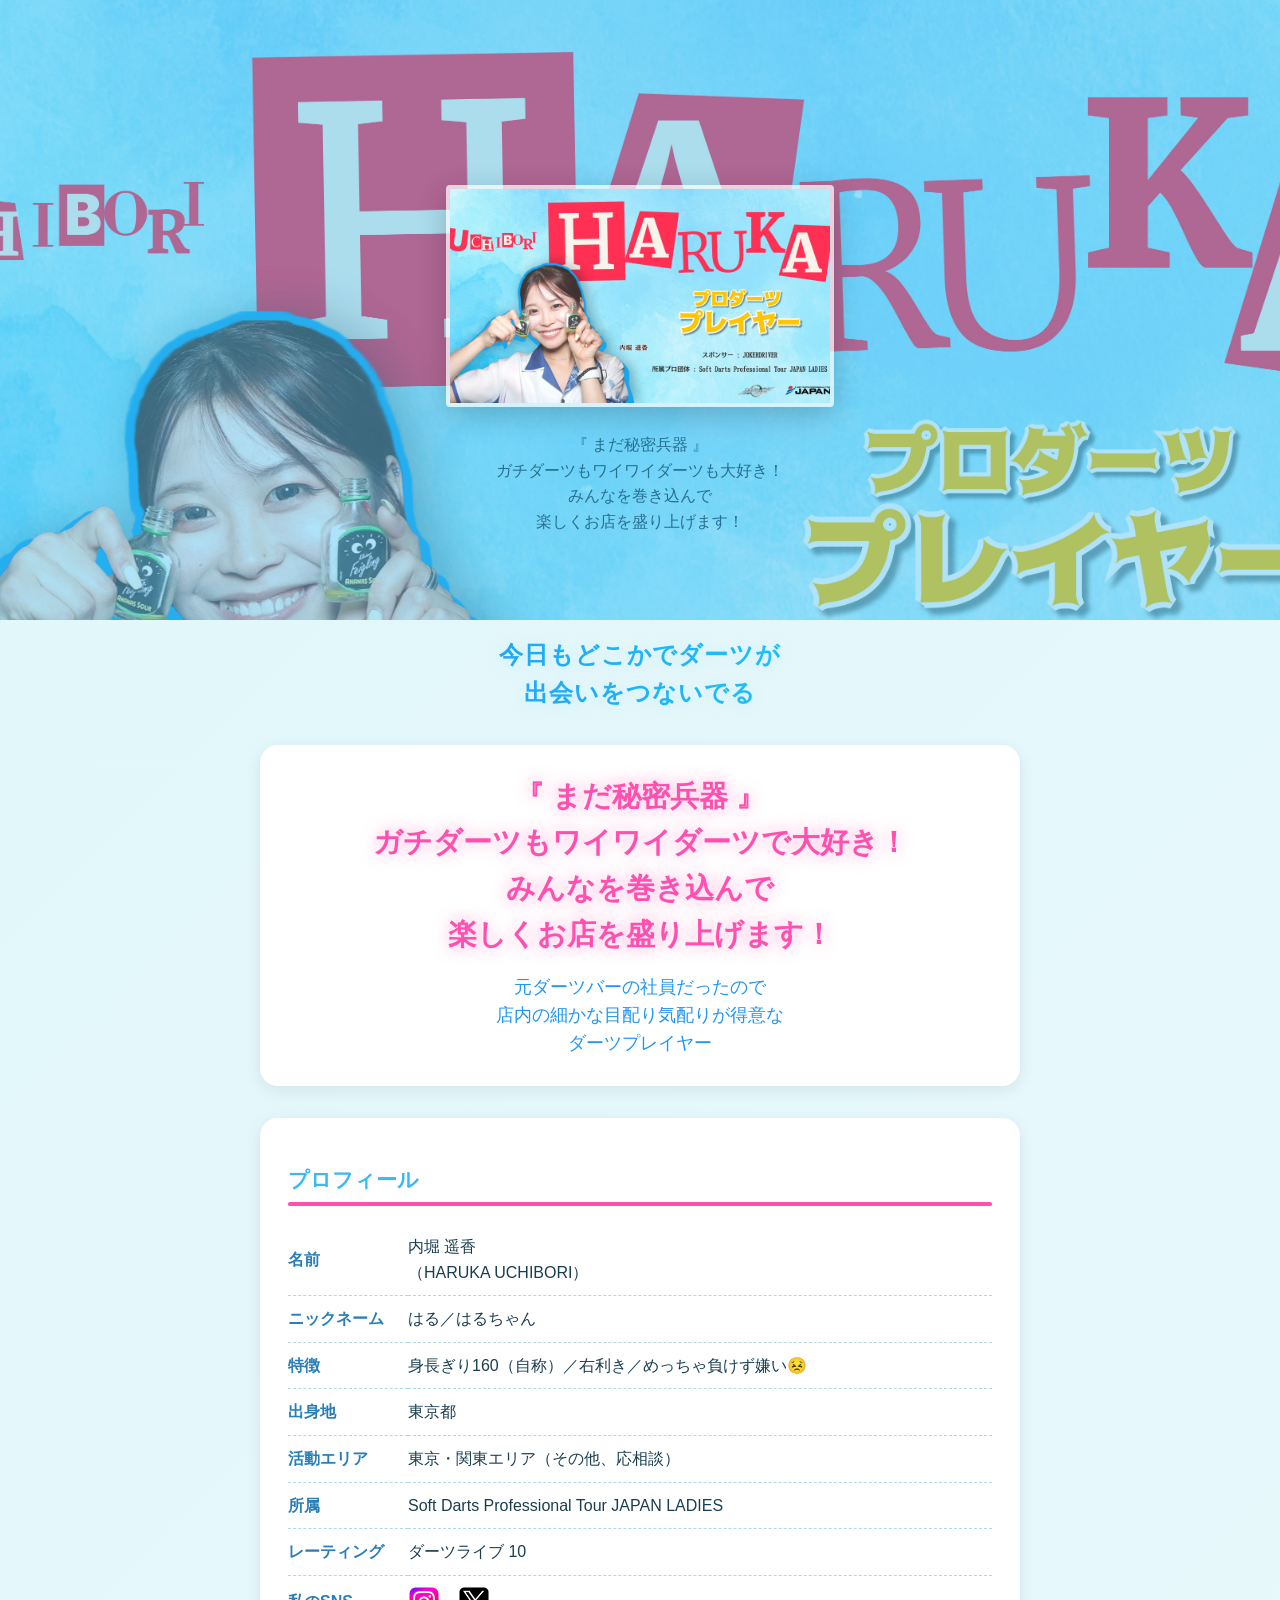
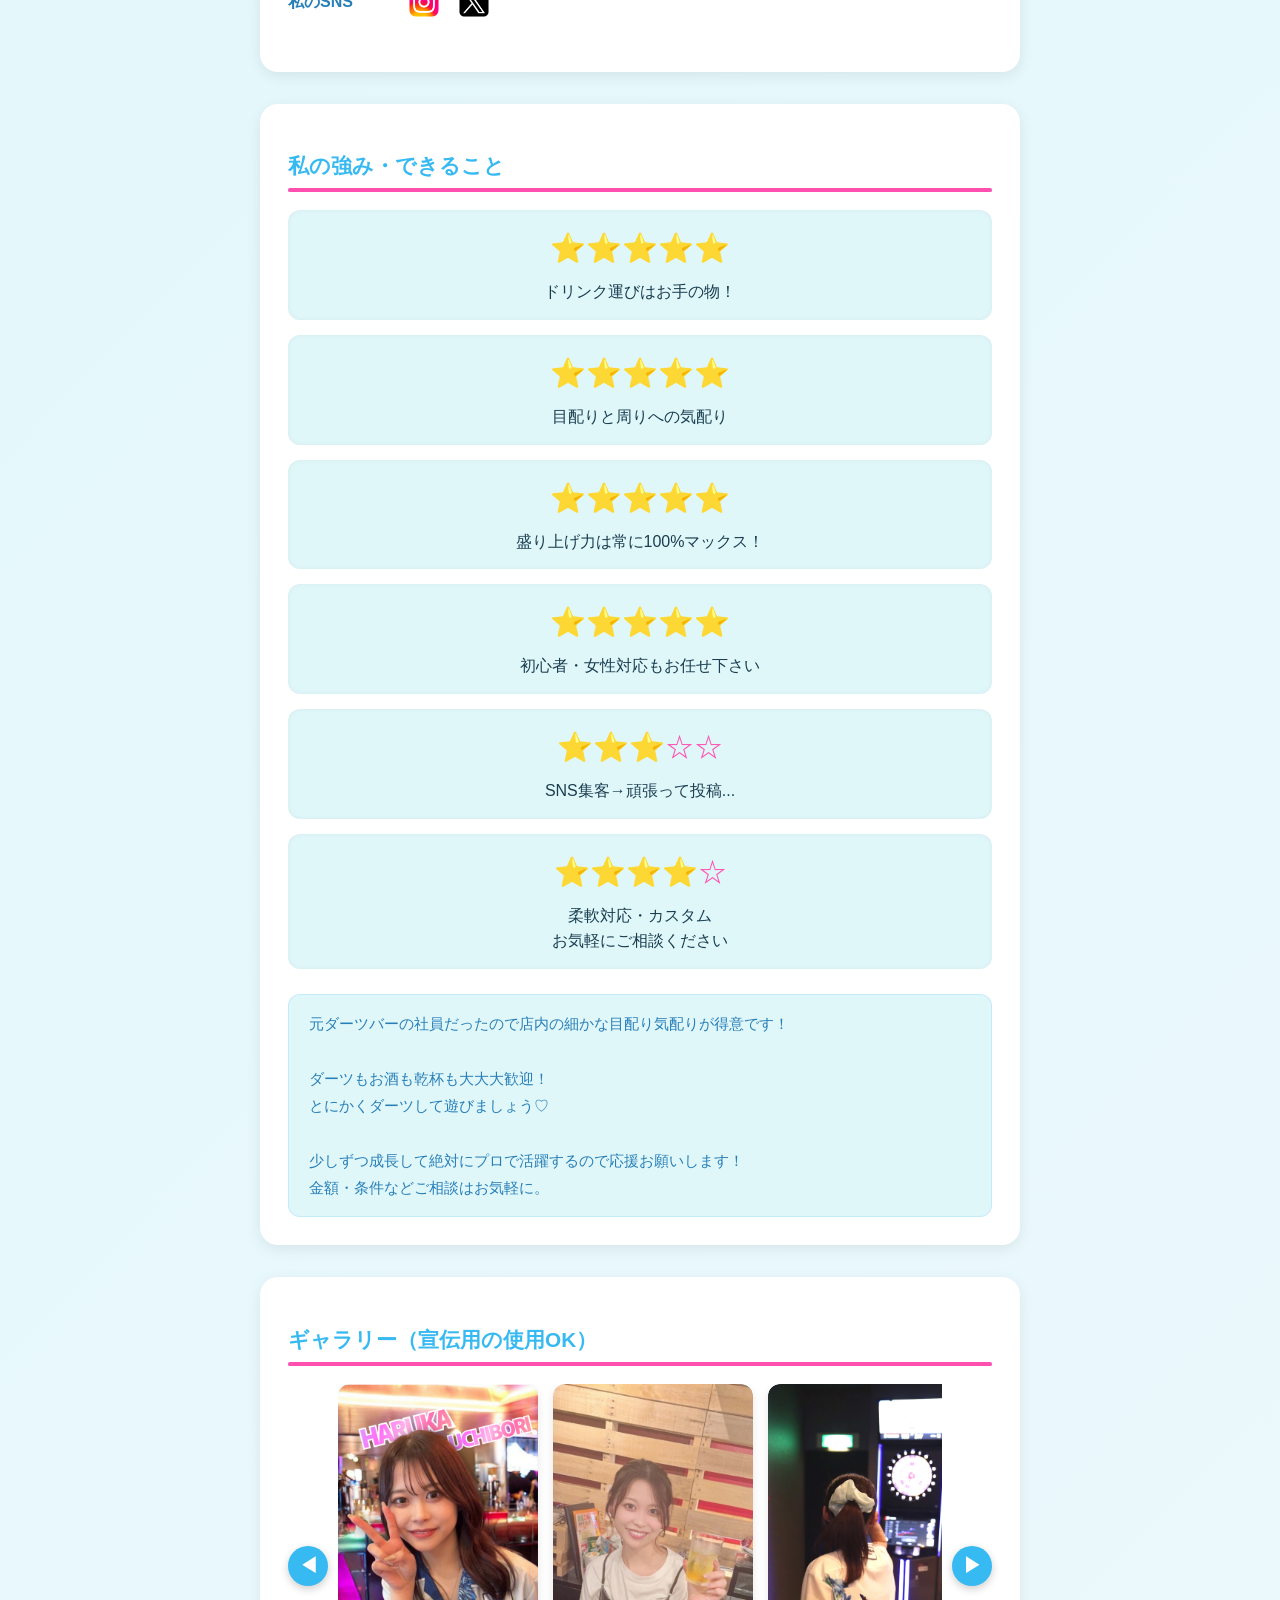
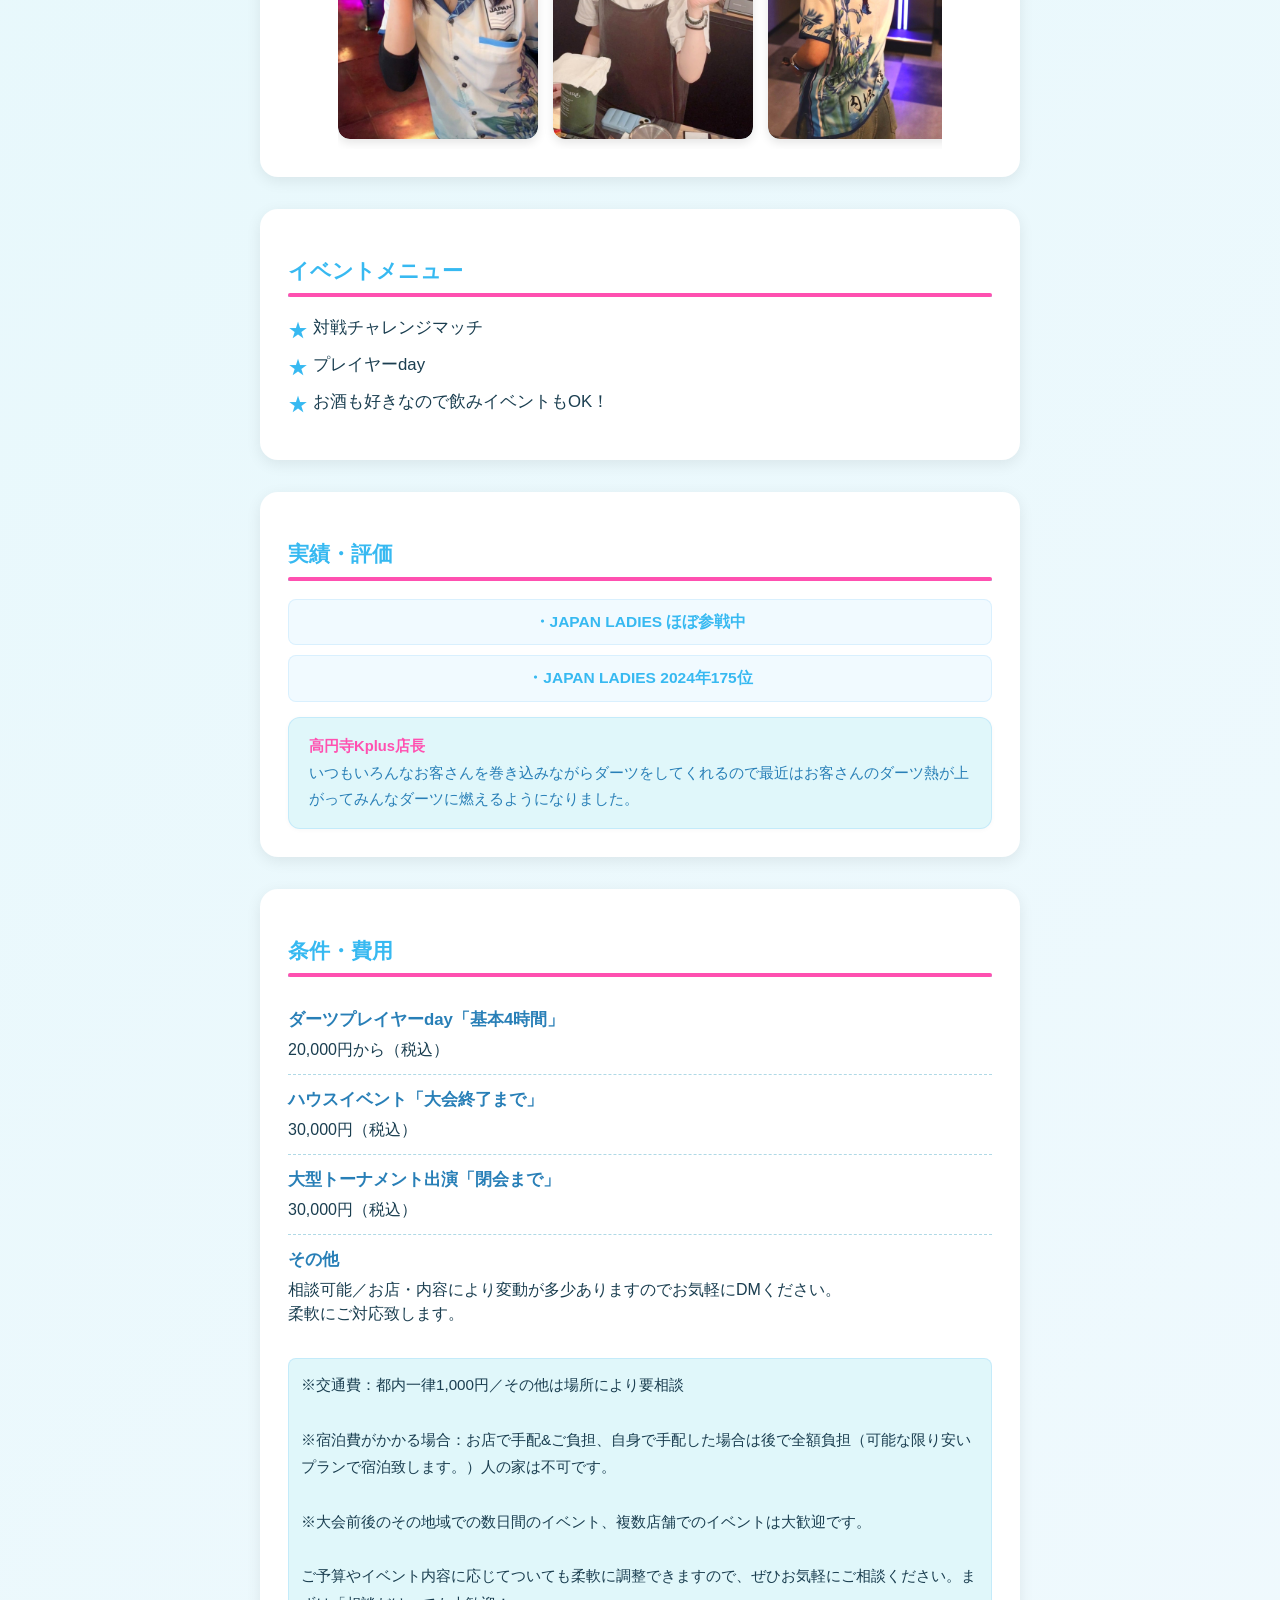
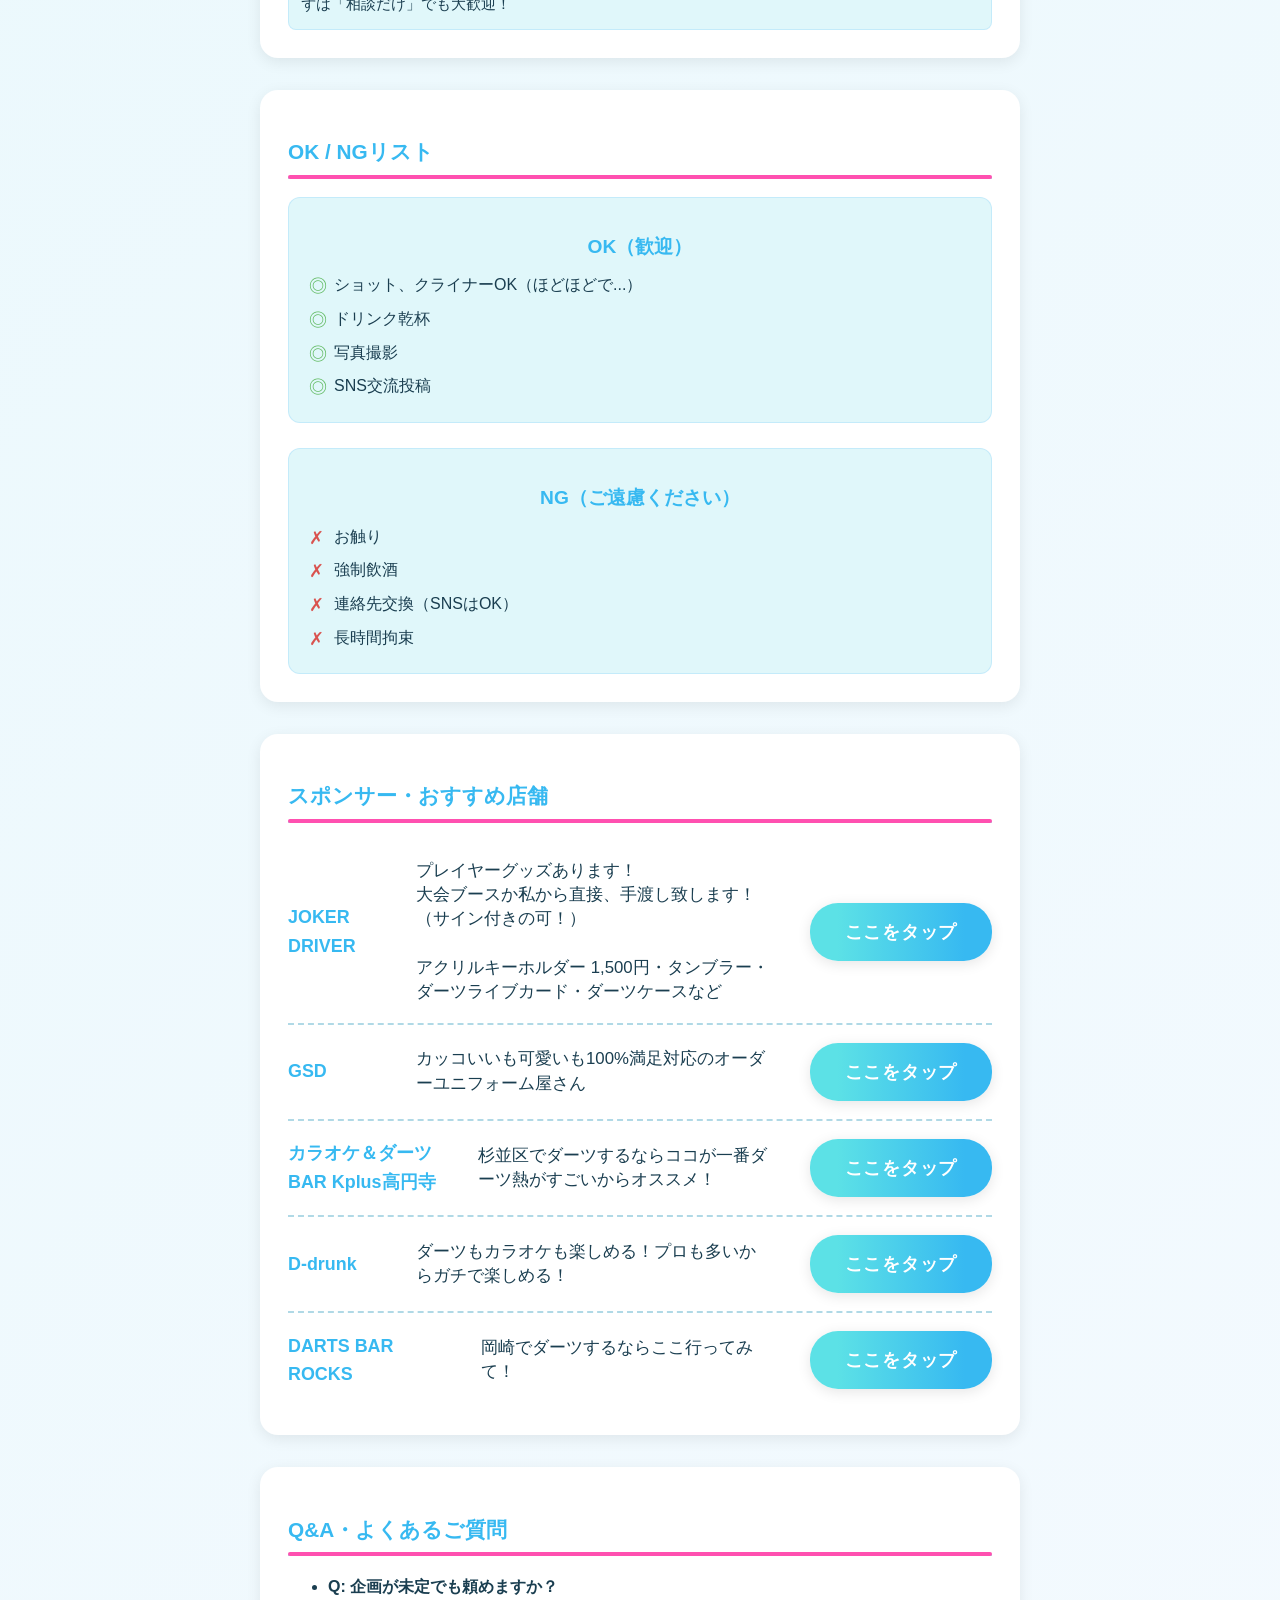
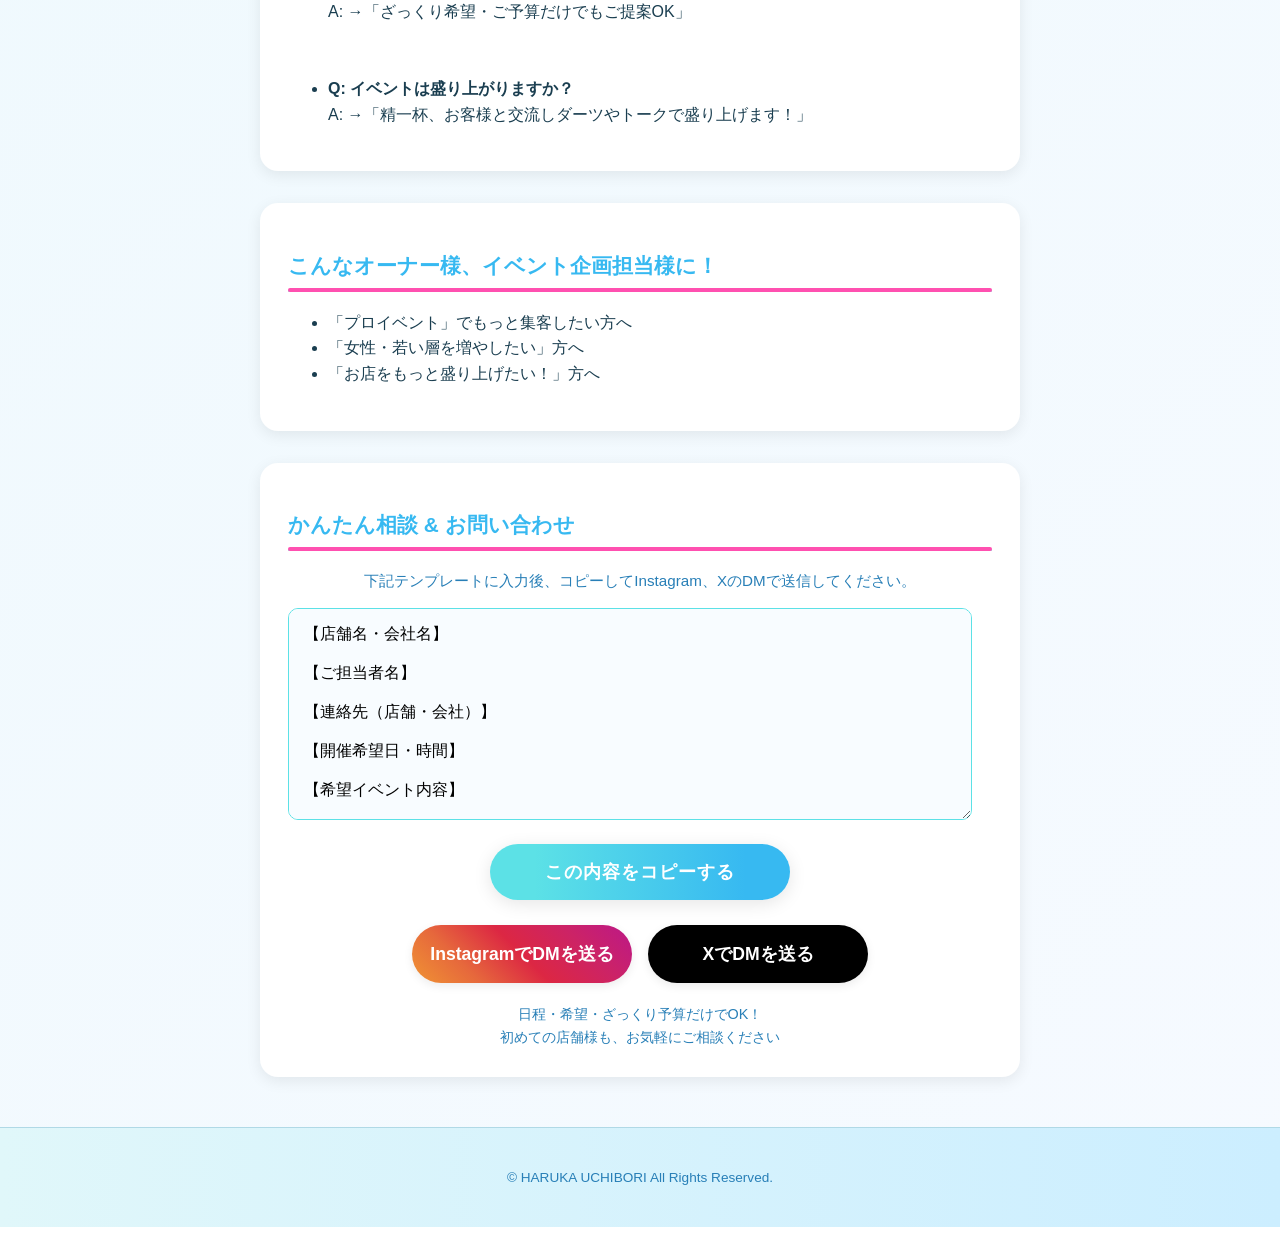
==== commit 00938764: "Update index.html" ====
--- a/index.html
+++ b/index.html
@@ -244,12 +244,13 @@
             <img src="ogp.jpg" alt="女子プロダーツプレイヤー内堀遥香｜東京都でイベント出演依頼受付中" class="profile-img">
         </div>
     </div>
+    <div class="header-overlay-text">『 まだ秘密兵器 』<br>ガチダーツもワイワイダーツも大好き！<br>みんなを巻き込んで<br>楽しくお店を盛り上げます！</div> <!-- ★追加！ -->
   </header>
   <main class="container">
     <h1 class="blue-h1">今日もどこかでダーツが<br>出会いをつないでる</h1>
     <!-- ↓↓↓この section タグがこの通りになっているか確認！↓↓↓-->
     <section class="section fade-in-item">
-        <div class="catch anim-text">『 まだ秘密兵器 』<br>ガチダーツもワイワイダーツでも大好き！<br>みんなを巻き込んで<br>楽しくお店を盛り上げます！</div>
+        <div class="catch anim-text">『 まだ秘密兵器 』<br>ガチダーツもワイワイダーツで大好き！<br>みんなを巻き込んで<br>楽しくお店を盛り上げます！</div>
         <div class="subcatch anim-text">元ダーツバーの社員だったので<br>店内の細かな目配り気配りが得意な<br>ダーツプレイヤー</div>
     </section>
     <!-- ↑↑↑ここまで確認！↑↑↑ -->
--- a/style.css
+++ b/style.css
@@ -10,8 +10,15 @@
   --highlight-text-blue: #287FB7; /* 強調テキスト、少し明るい青 */
 
   /* ヘッダーのオーバーレイカラー（メインの青を半透明に） */
-  --header-overlay-color: rgba(55, 185, 241, 0.7); 
-}
+   /* 0.7 → 少し濃い（暗めの）オーバーレイ */
+  --header-overlay-color: rgba(55, 185, 241, 0.4); 
+}
+ /* 0.3 → かなり薄い（明るい）オーバーレイ */
+  /* --header-overlay-color: rgba(33, 150, 243, 0.3); */
+
+  /* 0 → 完全透明（フィルター無し） */
+  /* --header-overlay-color: rgba(33, 150, 243, 0); */
+
 
 body {
   font-family: 'Noto Sans JP', sans-serif;
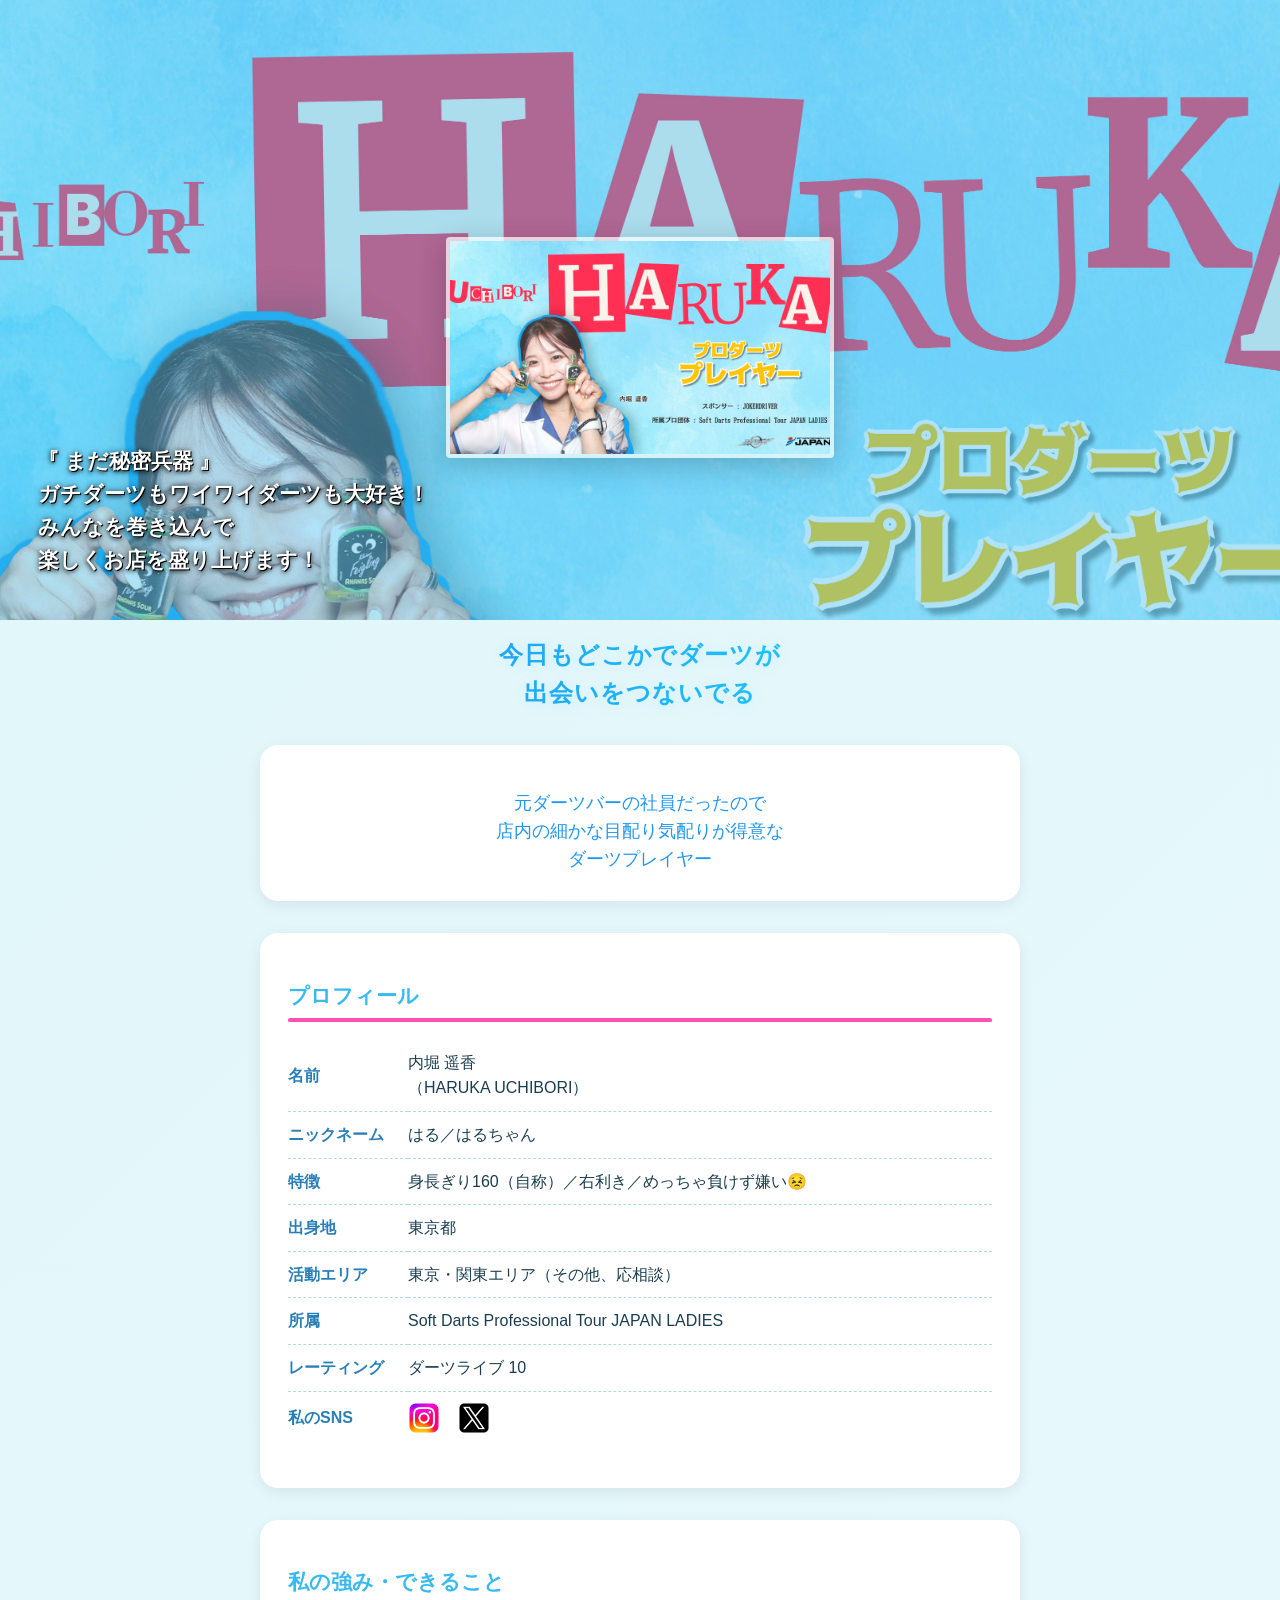
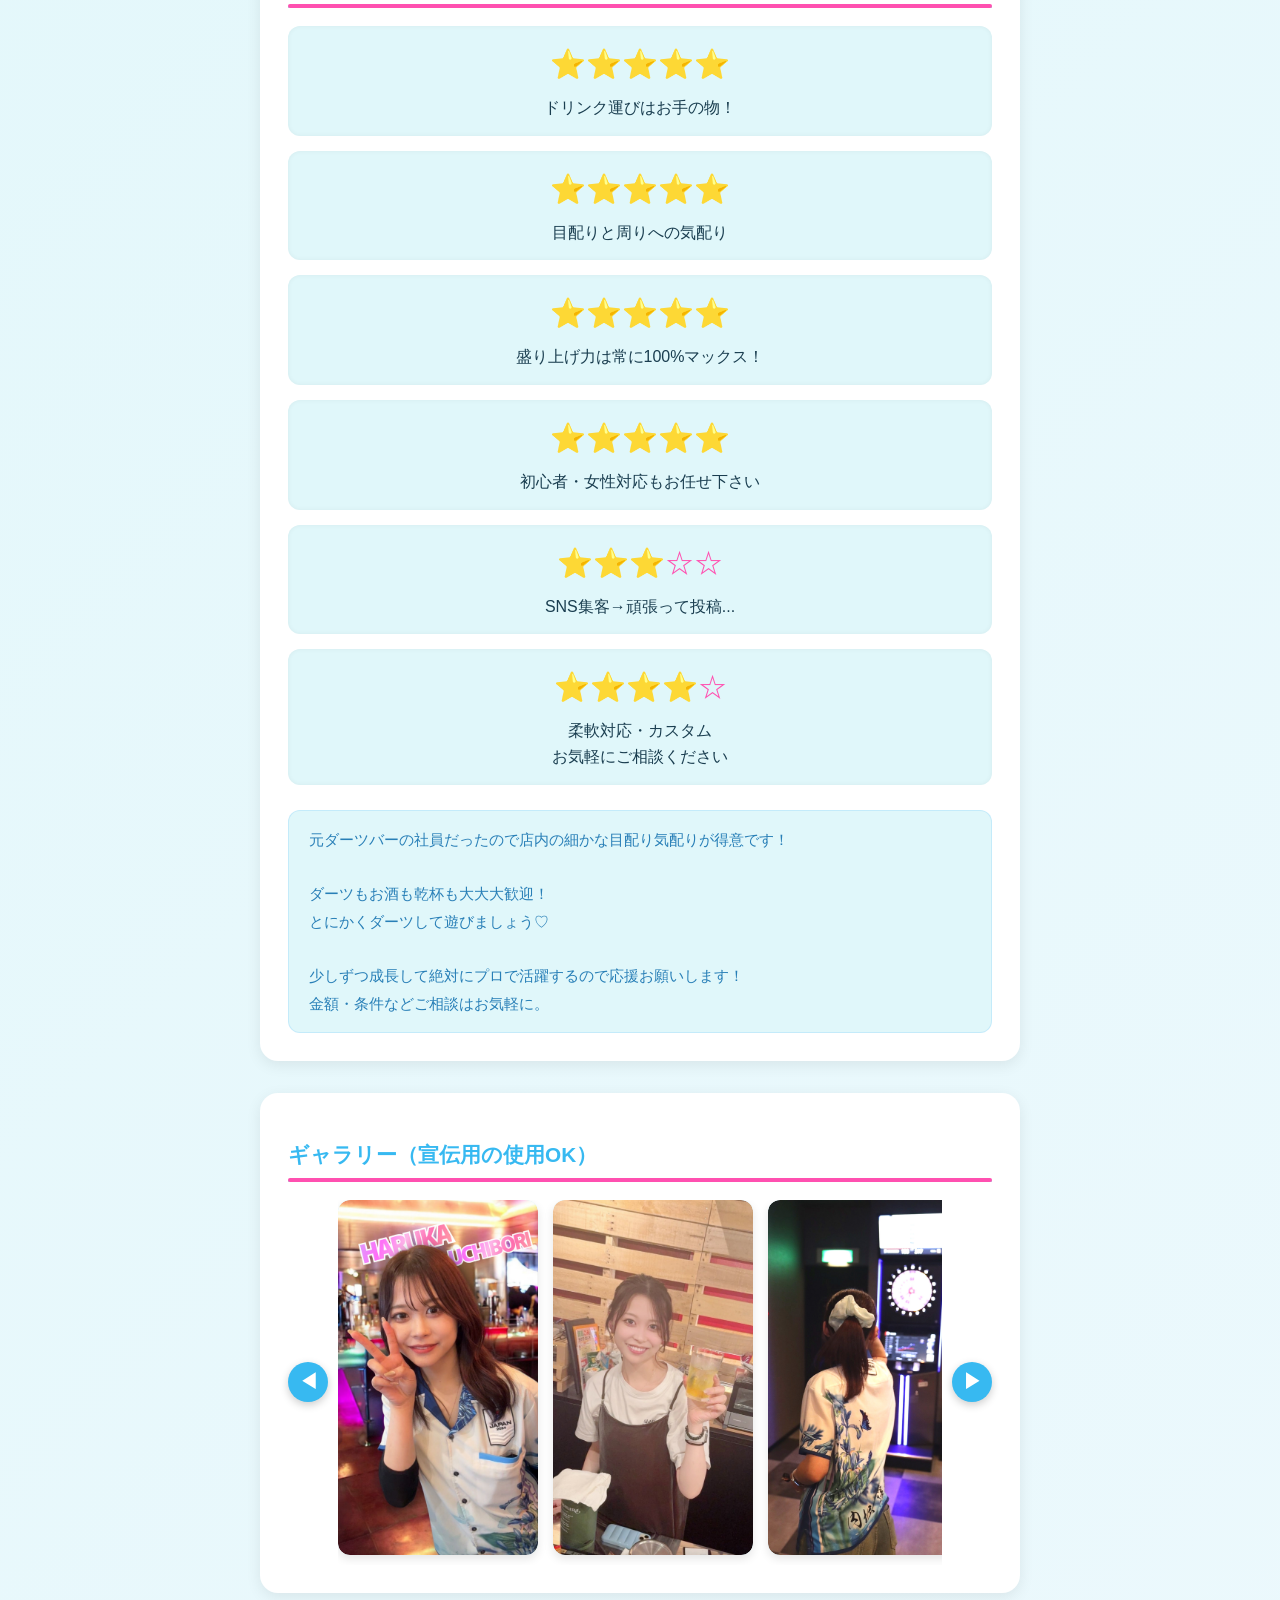
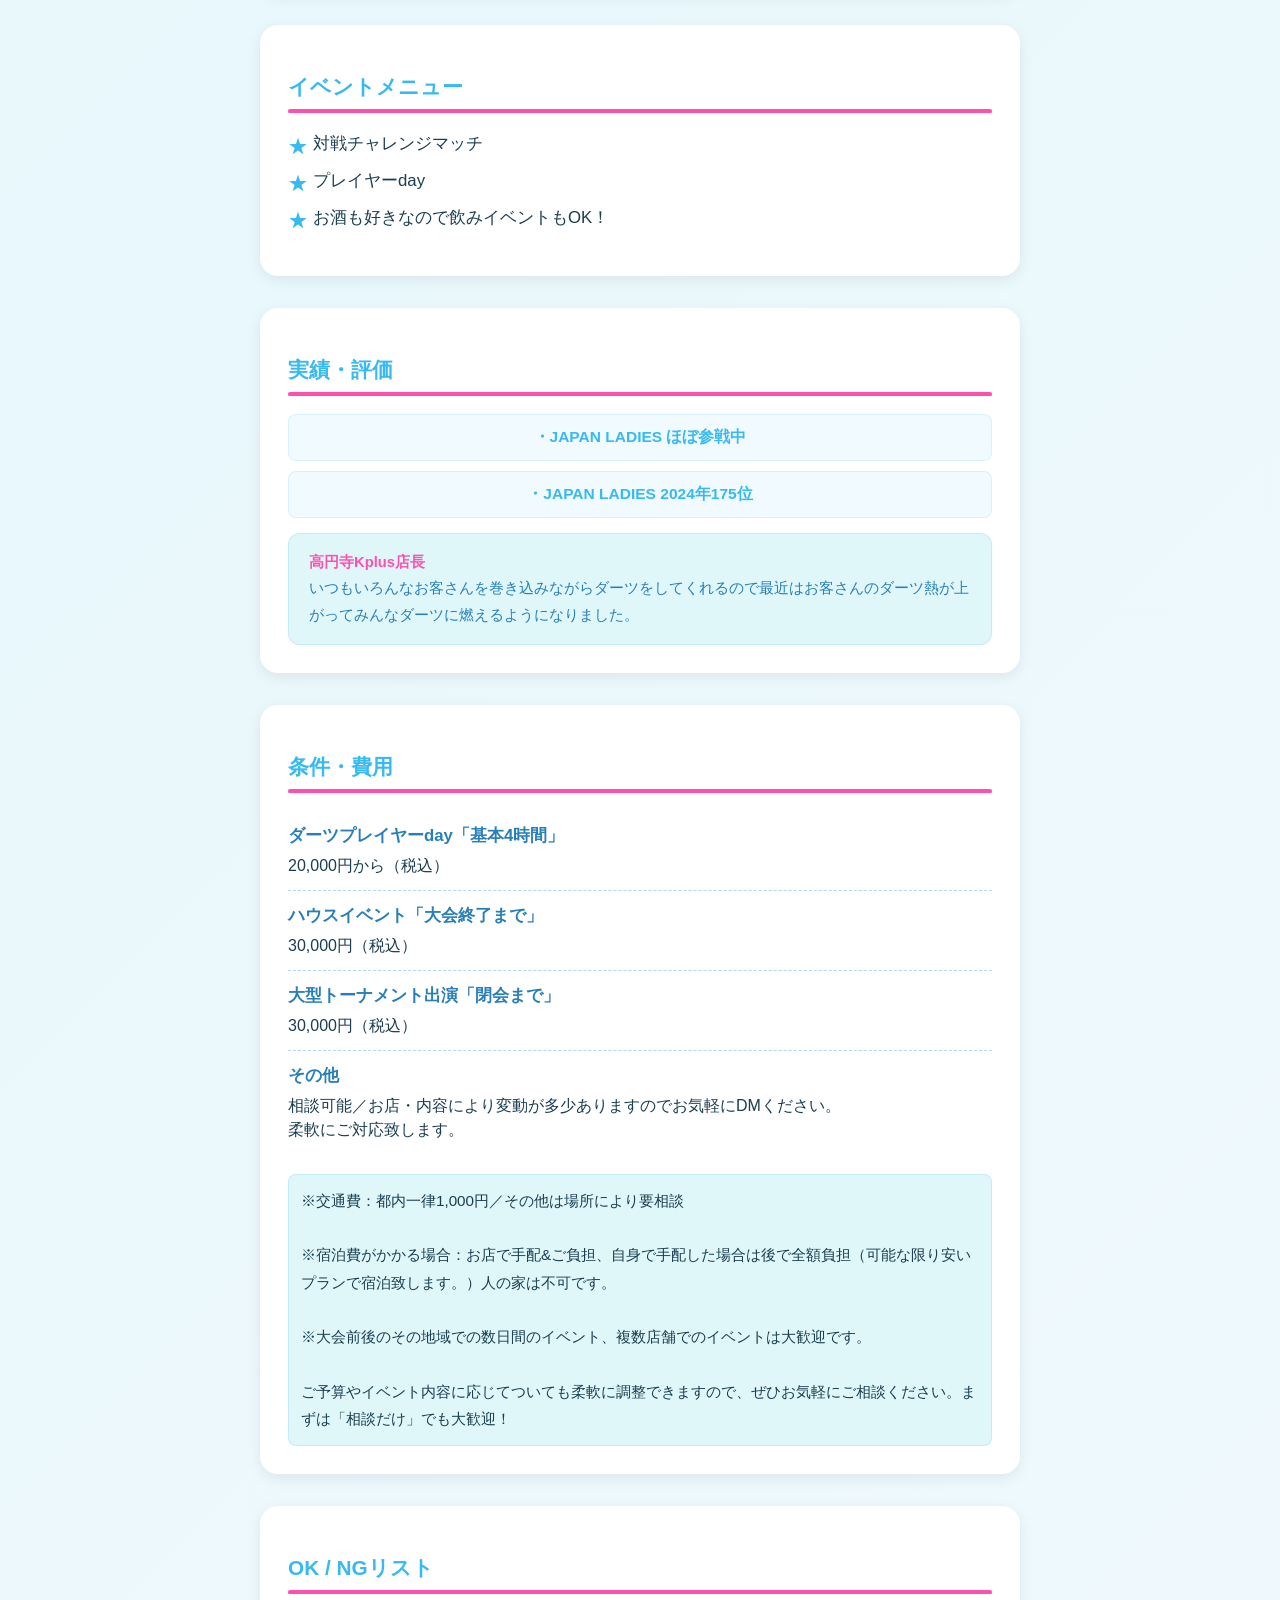
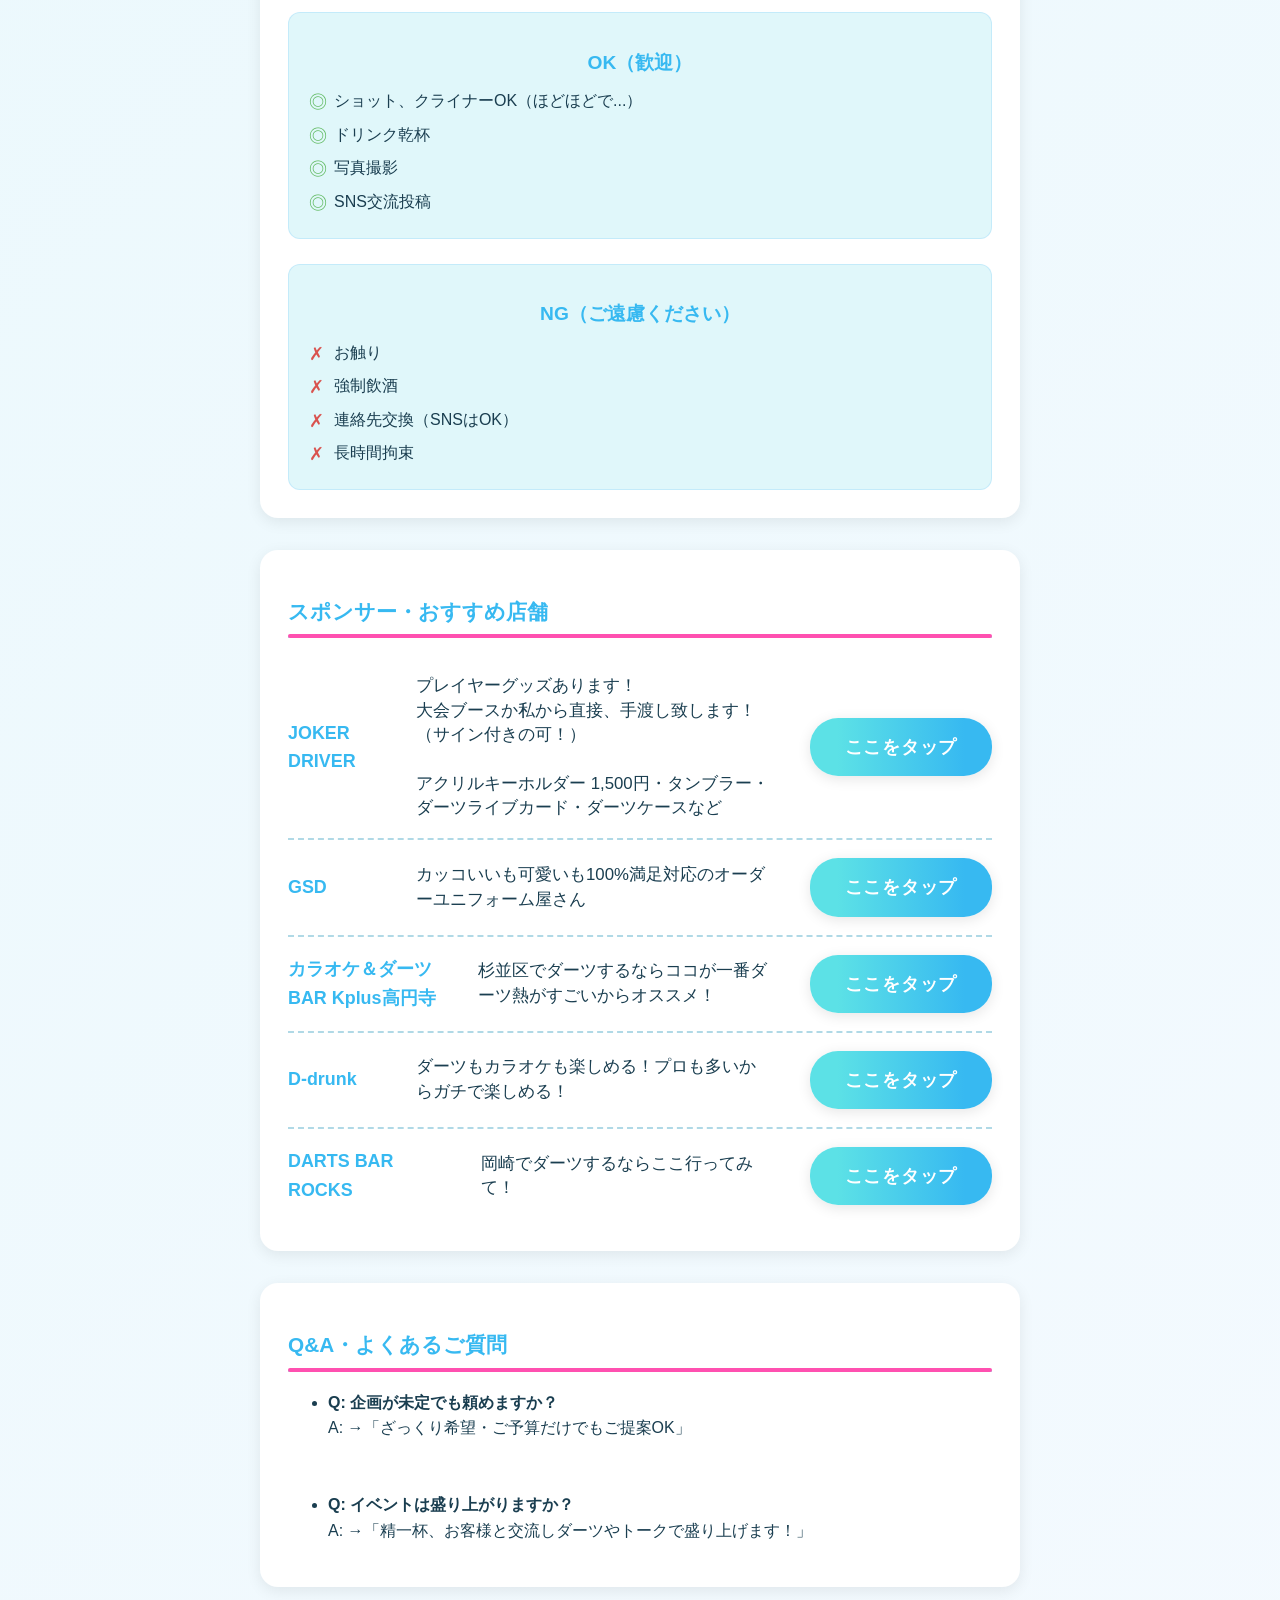
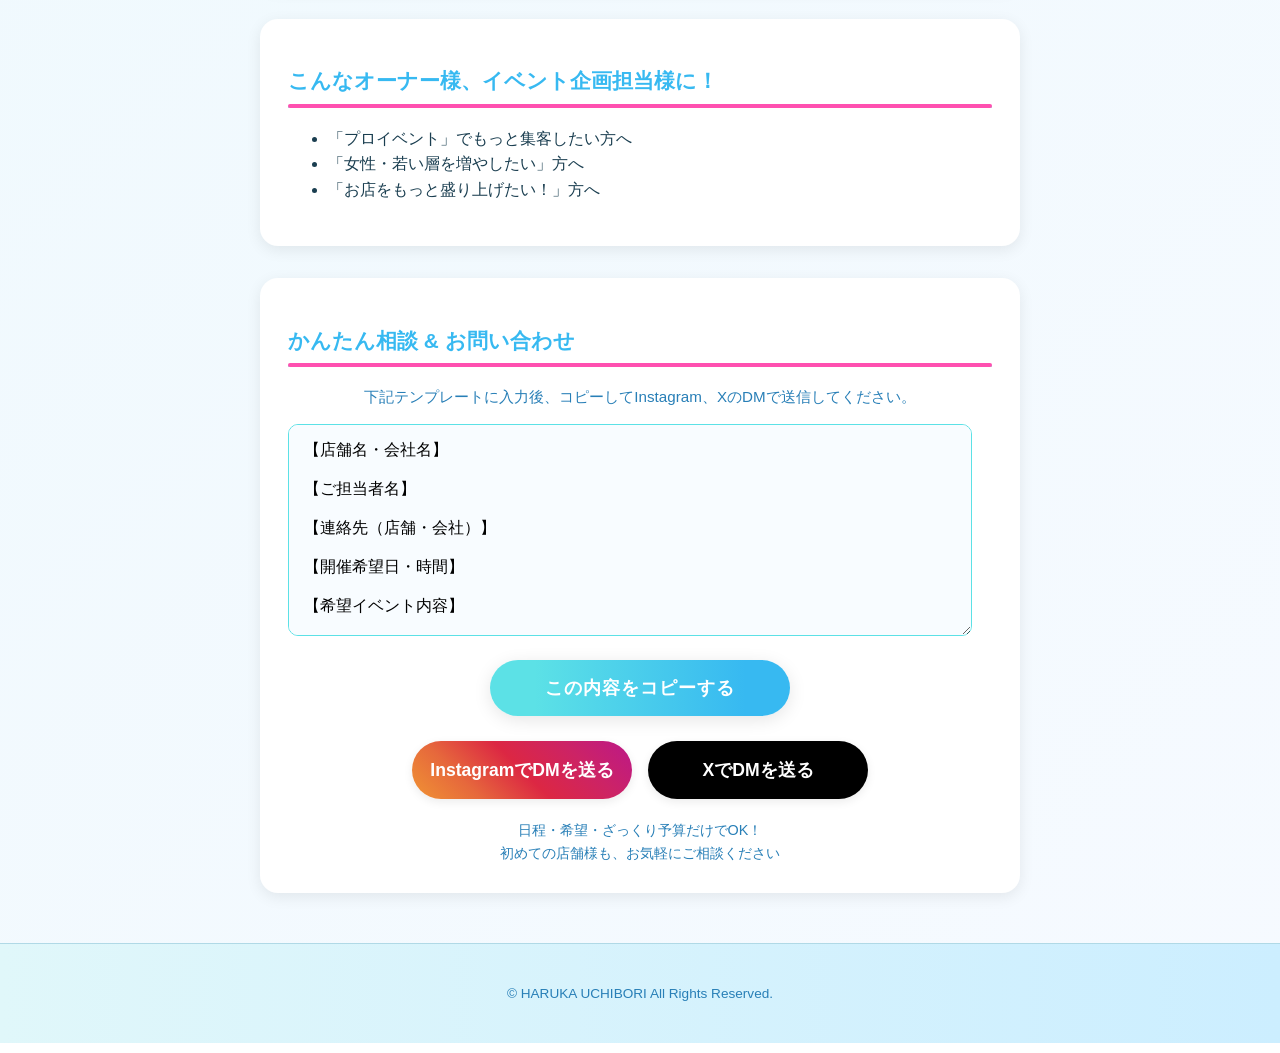
==== commit 1d7097ee: "index.html を更新" ====
--- a/index.html
+++ b/index.html
@@ -426,7 +426,7 @@
           <a href="https://jokerdriver.com/" class="sponsor-btn" target="_blank" rel="noopener">ここをタップ</a>
         </li>
           <li class="sponsor-item">
-          <span class="sponsor-name">GSD</span>
+          <span class="sponsor-name">  GSD  </span>
           <span class="sponsor-desc">カッコいいも可愛いも100%満足対応のオーダーユニフォーム屋さん</span> 
           <a href="http://www.gsd-darts.com/" class="sponsor-btn" target="_blank" rel="noopener">ここをタップ</a>
         </li>
--- a/style.css
+++ b/style.css
@@ -351,3 +351,38 @@
     margin-top: 100px; /* この数字を大きくするともっと下に行きます */
   }
 }
+
+
+.header-overlay-text {
+  position: absolute;
+  left: 3%;
+  bottom: 6%;
+  top: auto;     /* ← これで top の影響を無効化 */
+  transform: none; /* ← これで translate の影響も消す */
+  z-index: 3;
+  color: #fff;
+  font-size: 1.3rem;
+  font-weight: bold;
+  text-shadow: 0 2px 12px rgba(0,0,0,0.2);
+  pointer-events: none;
+  white-space: pre-line; /* ← 改行対応したい場合はこれ */
+  text-align: left;      /* ← 文字も左寄せ */
+}
+.header-overlay-text {
+  /* ...省略... */
+  left: 3%;        /* ← 横（左）からの距離 */
+  bottom: 7%;      /* ← 下からの距離（ここが上下調整ポイント！） */
+  /* ← もっと上に出したいなら15%や20%など */
+  /* ...省略... */
+}
+.header-overlay-text {
+  /* ...省略... */
+  color: #fff;  /* 白文字 */
+  text-shadow:
+    0 0 6px rgba(0,0,0,0.6),   /* やや広がる黒影 */
+    0 2px 4px rgba(0,0,0,0.7), /* 下に濃いめの影 */
+    1px 1px 0px #000;          /* さらに輪郭用の黒 */
+}
+.catch.anim-text {
+  display: none;
+}
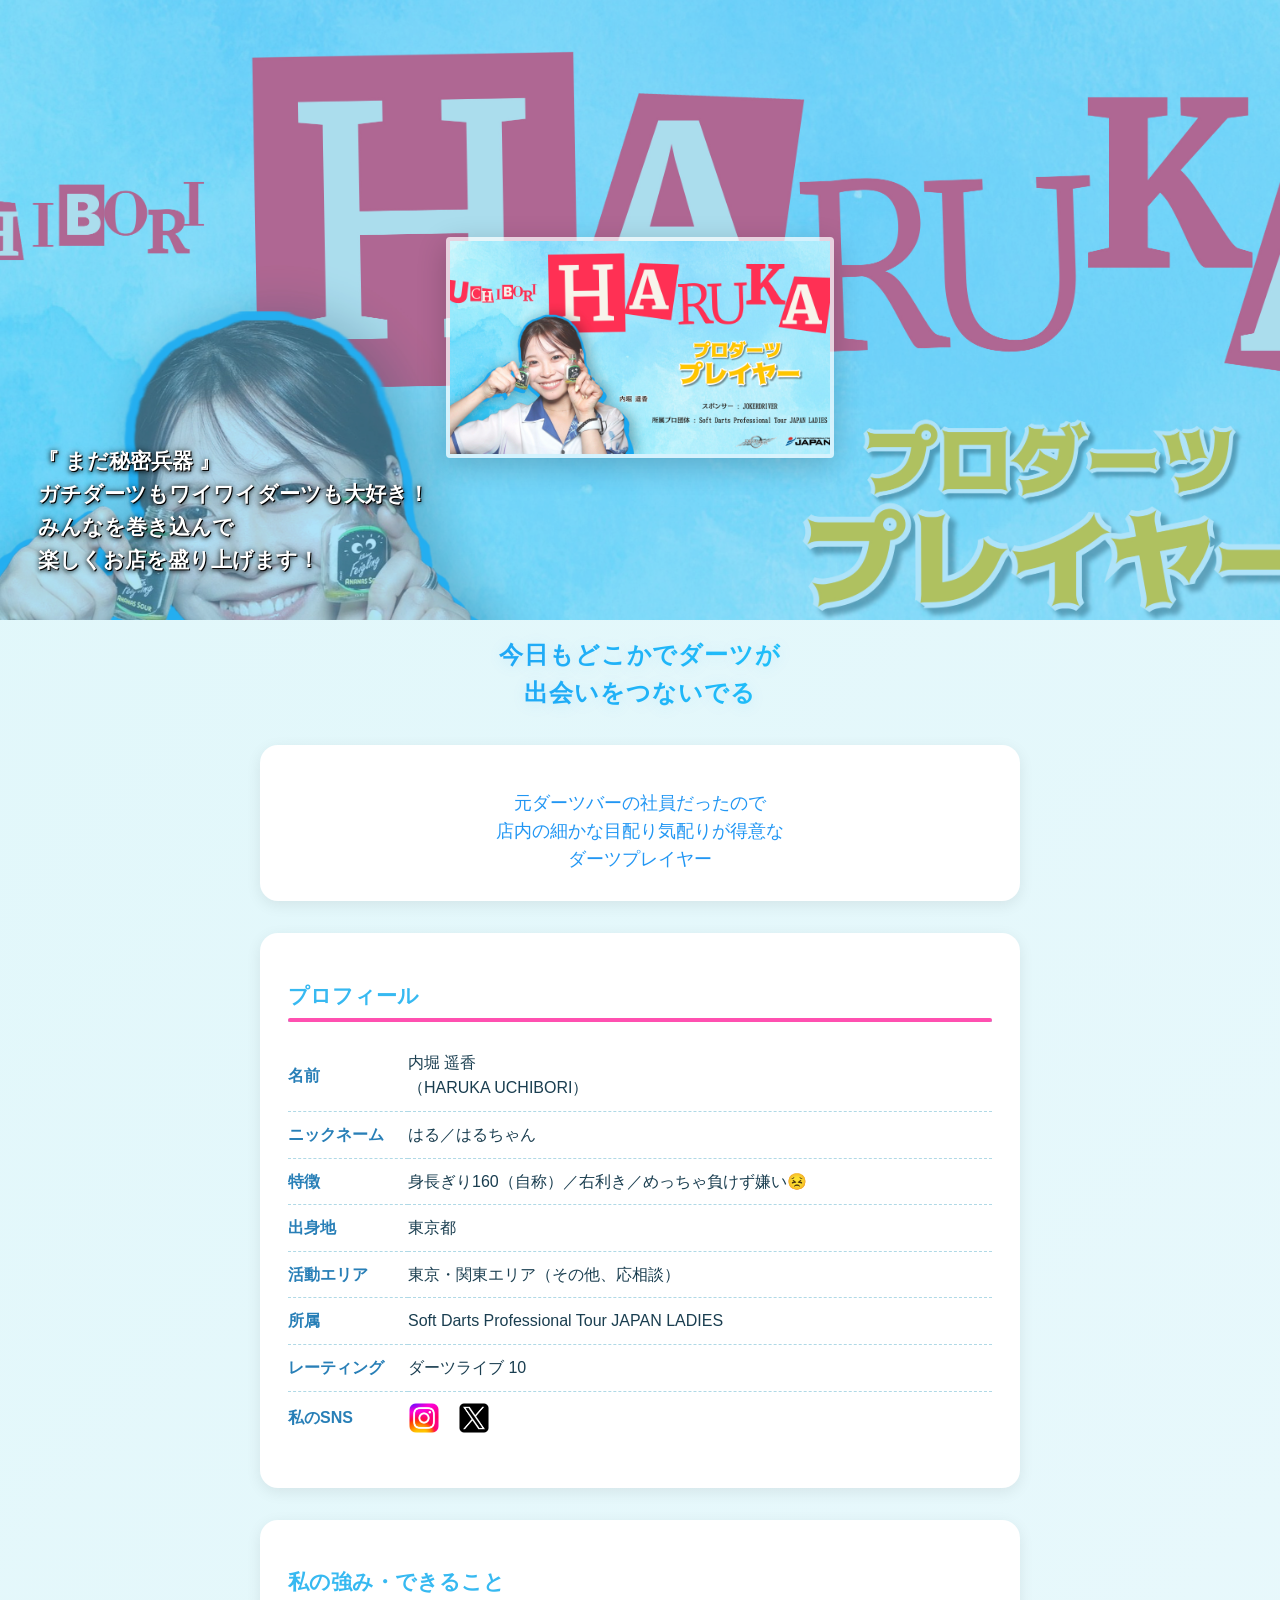
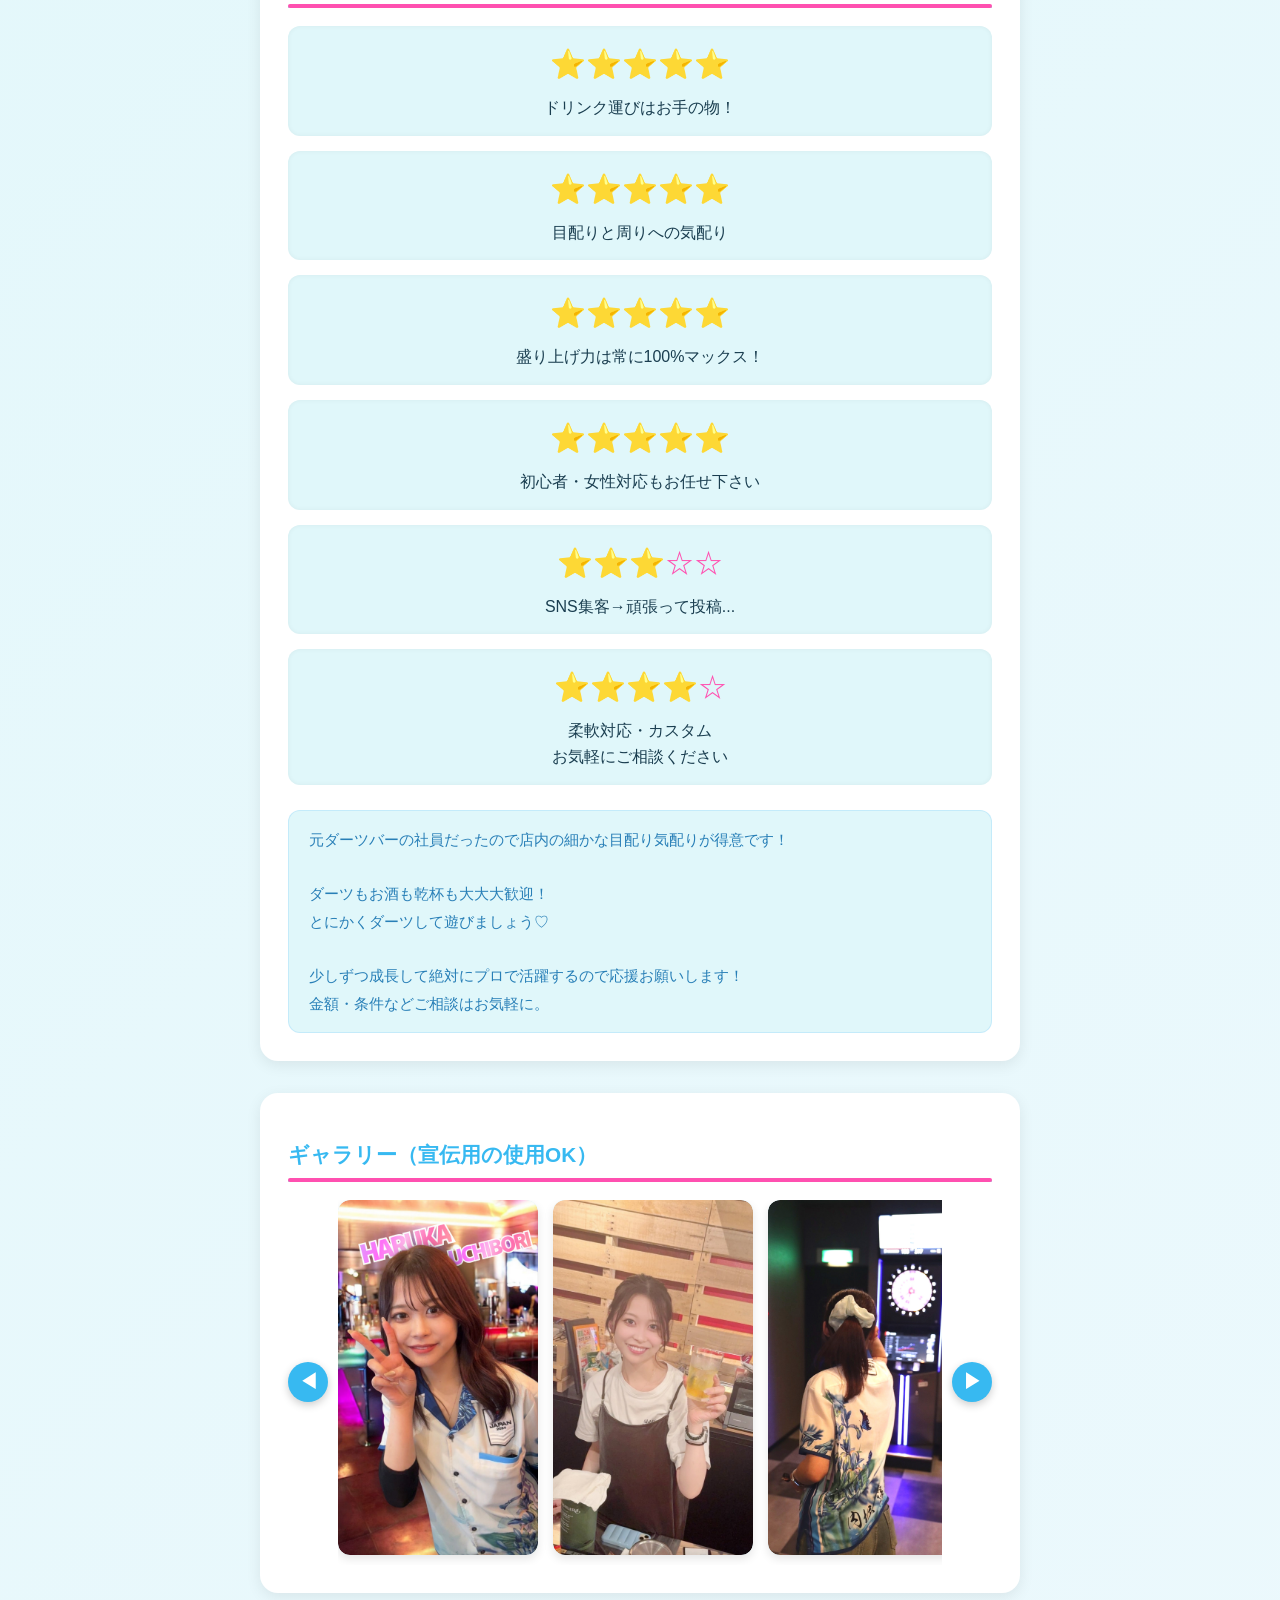
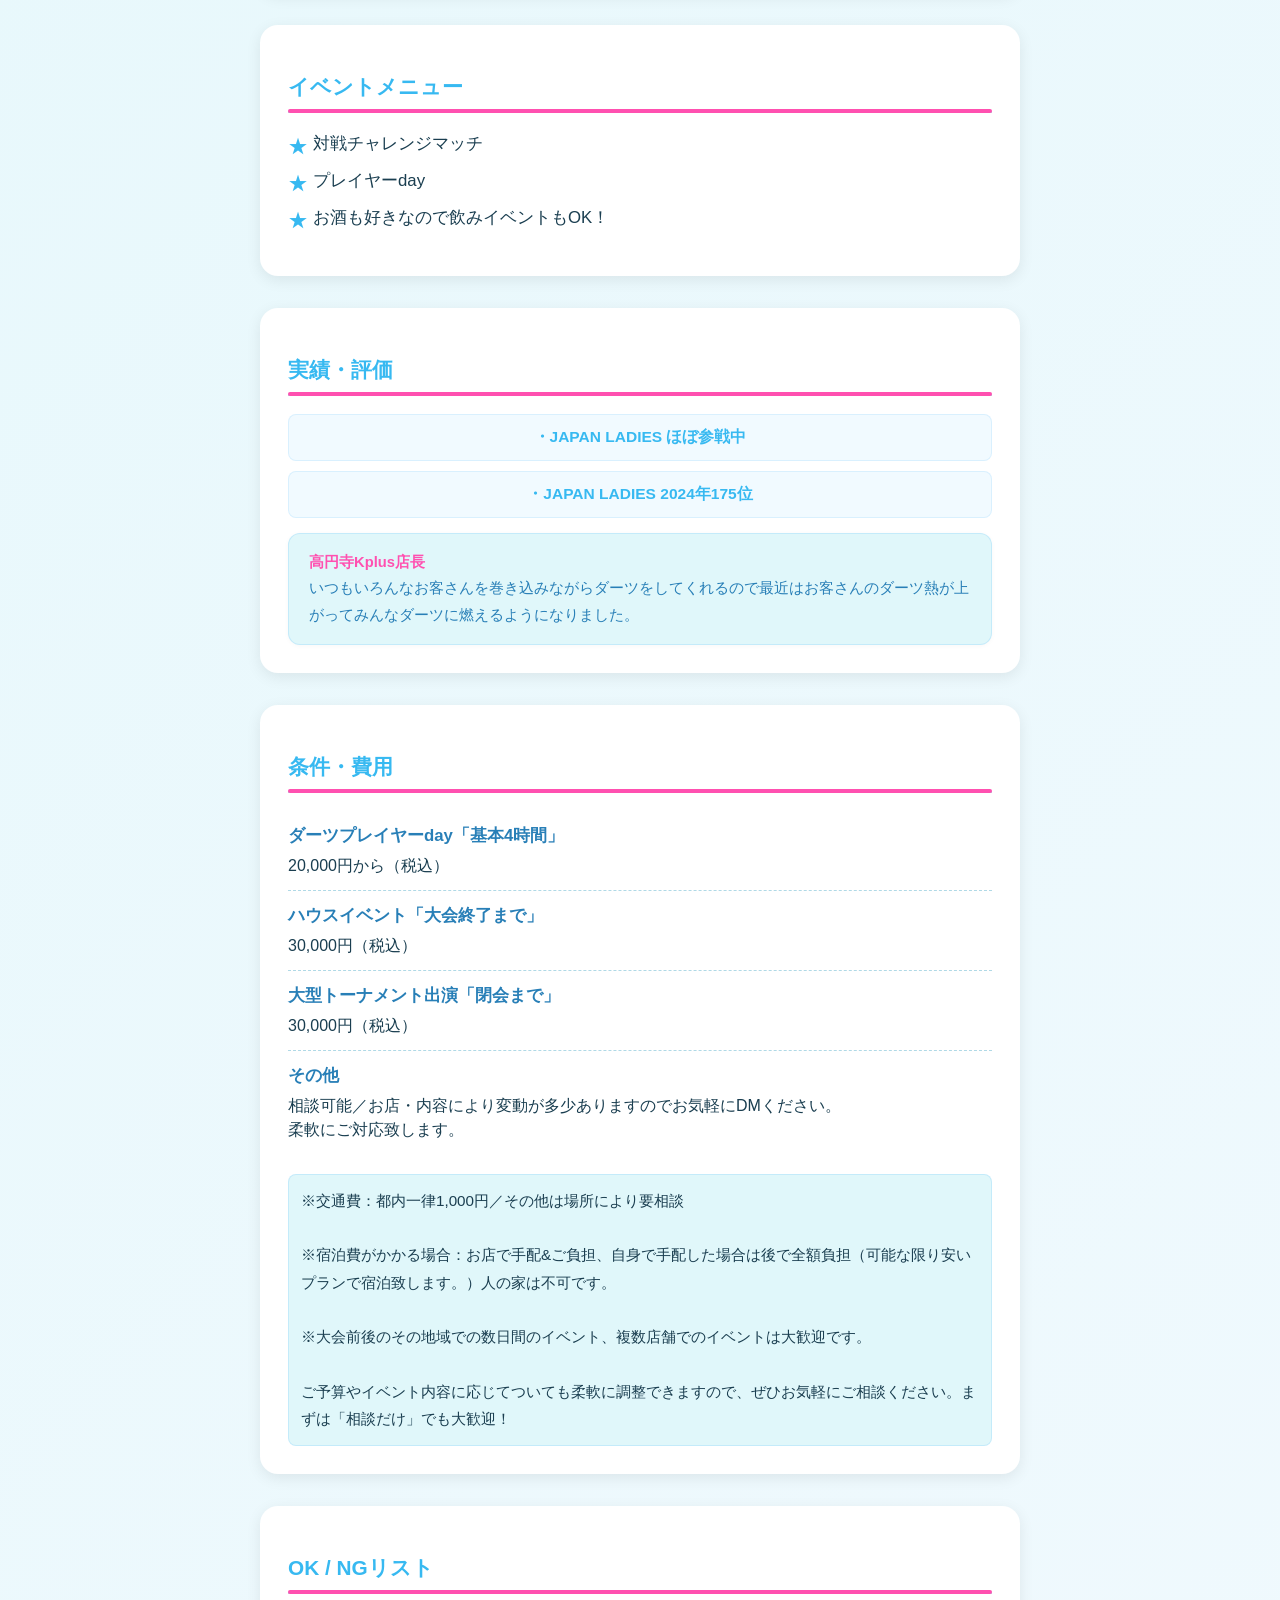
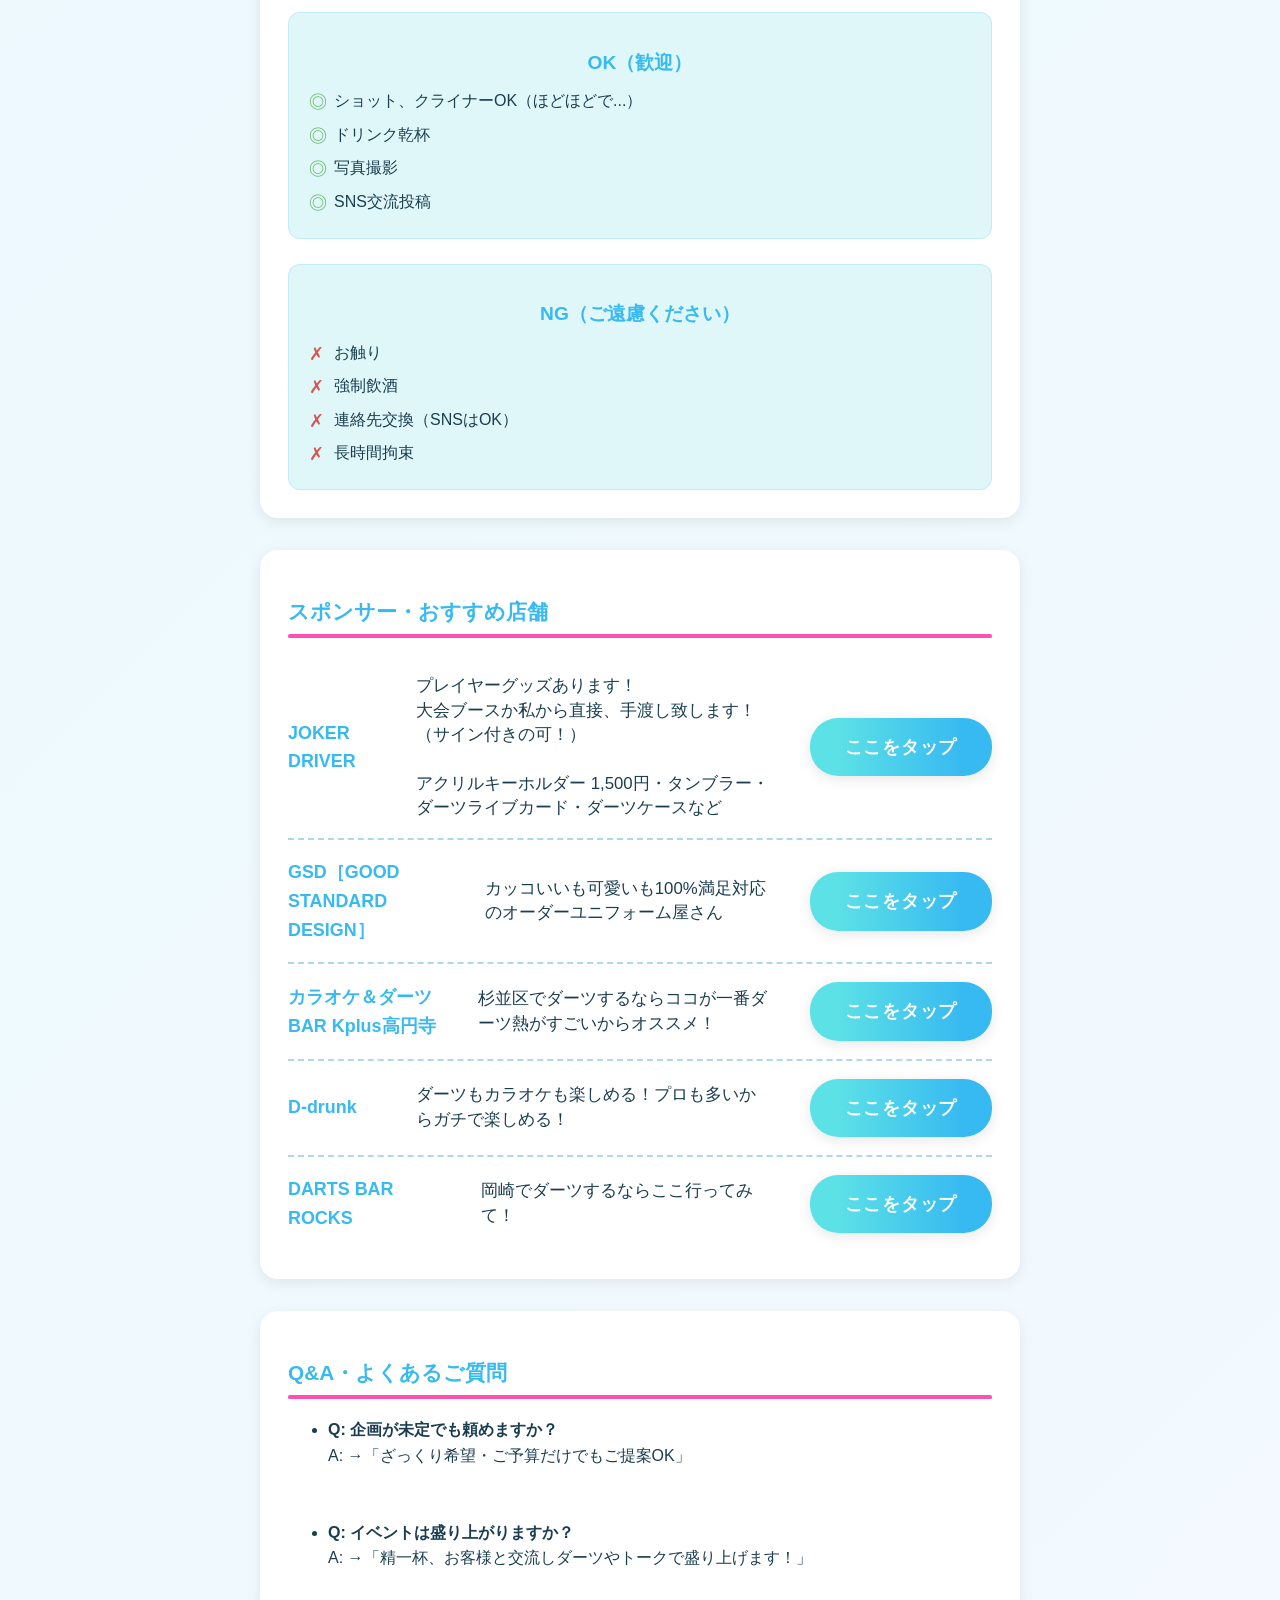
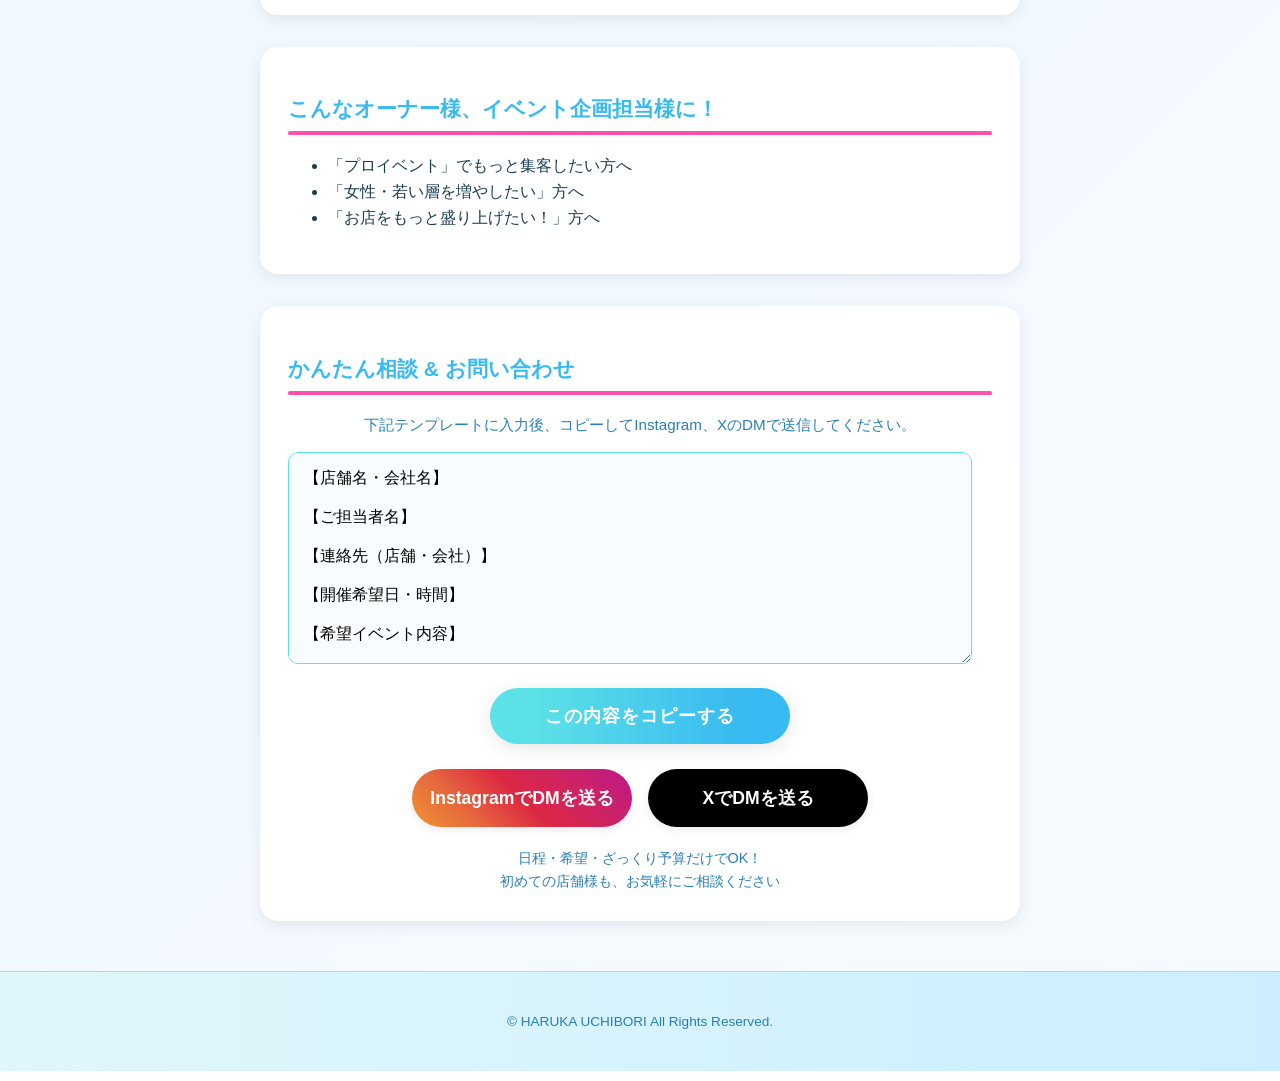
==== commit 877f483c: "Update index.html" ====
--- a/index.html
+++ b/index.html
@@ -426,7 +426,7 @@
           <a href="https://jokerdriver.com/" class="sponsor-btn" target="_blank" rel="noopener">ここをタップ</a>
         </li>
           <li class="sponsor-item">
-          <span class="sponsor-name">  GSD  </span>
+          <span class="sponsor-name">GSD［GOOD STANDARD DESIGN］</span>
           <span class="sponsor-desc">カッコいいも可愛いも100%満足対応のオーダーユニフォーム屋さん</span> 
           <a href="http://www.gsd-darts.com/" class="sponsor-btn" target="_blank" rel="noopener">ここをタップ</a>
         </li>
